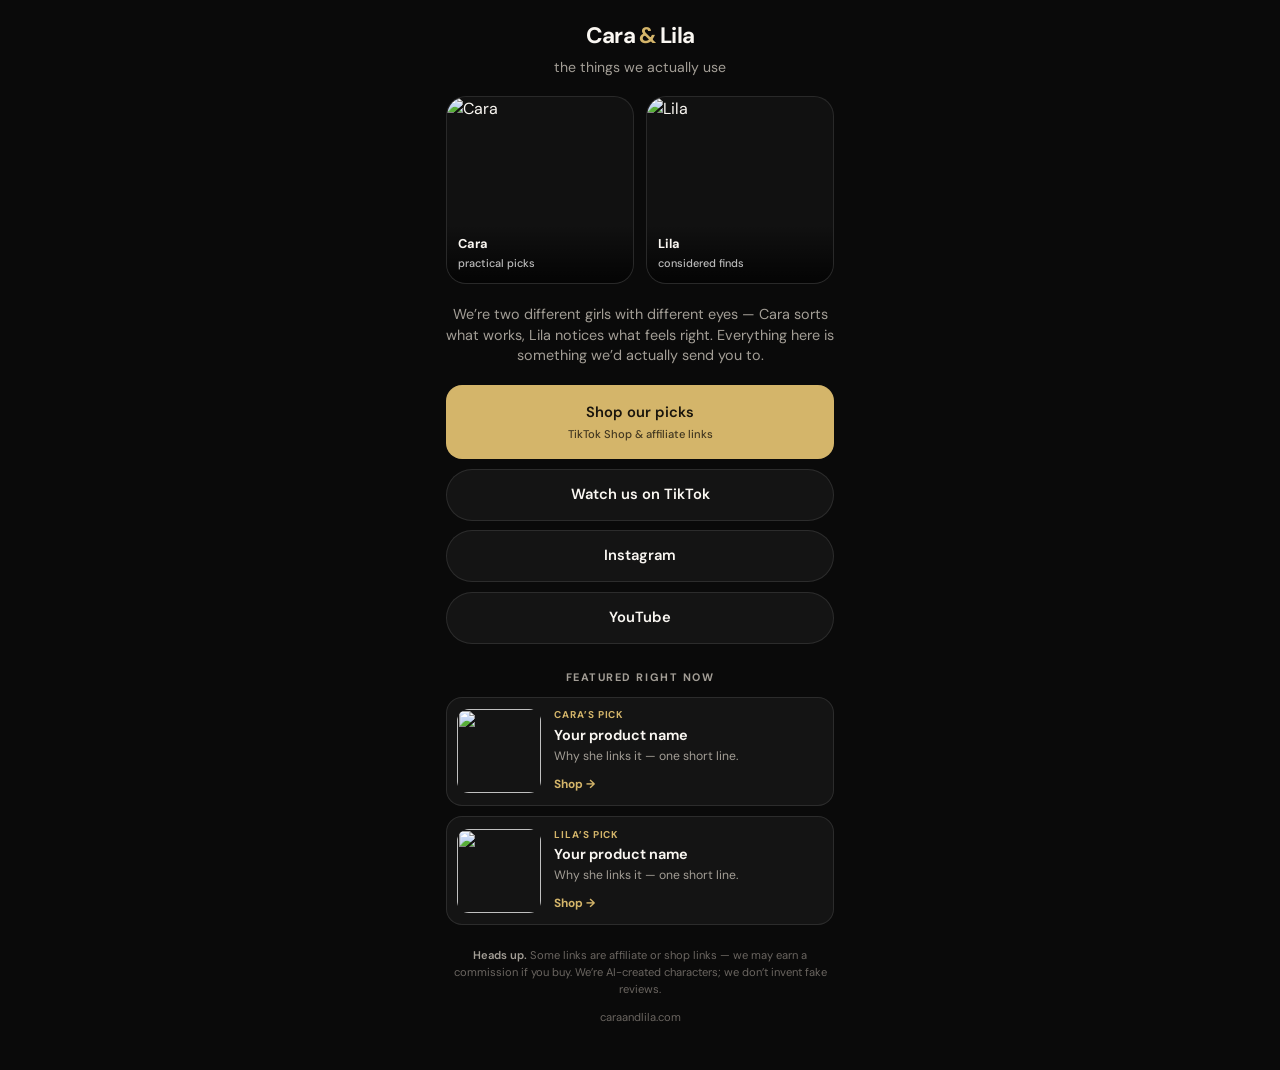
==== index.html @ 1fa690ae "Link-in-bio storefront: faces, socials, shop picks — creator voice" ====
<!DOCTYPE html>
<html lang="en">
<head>
<meta charset="UTF-8"/>
<meta name="viewport" content="width=device-width, initial-scale=1, viewport-fit=cover"/>
<title>Cara & Lila</title>
<meta name="description" content="Cara and Lila — the finds we actually use. Shop links and socials."/>
<meta name="theme-color" content="#0a0a0a"/>
<link href="https://fonts.googleapis.com/css2?family=DM+Sans:wght@400;500;600;700&display=swap" rel="stylesheet"/>
<style>
:root{--bg:#0a0a0a;--card:#141414;--line:rgba(255,255,255,.1);--text:#faf7f2;--muted:#a39e96;--gold:#d4b56a;--max:420px}
*{box-sizing:border-box;margin:0;padding:0}
body{font-family:"DM Sans",system-ui,sans-serif;background:var(--bg);color:var(--text);min-height:100dvh;line-height:1.45;-webkit-font-smoothing:antialiased}
a{color:inherit;text-decoration:none}
.page{width:min(100%,var(--max));margin:0 auto;padding:1.25rem 1rem 2.75rem}
.brand{text-align:center;margin-bottom:1.15rem}
.brand h1{font-size:1.4rem;font-weight:700;letter-spacing:-.03em}
.brand h1 span{color:var(--gold)}
.brand p{margin-top:.3rem;font-size:.88rem;color:var(--muted)}
.faces{display:grid;grid-template-columns:1fr 1fr;gap:.7rem;margin-bottom:1.2rem}
.face{position:relative;border-radius:20px;overflow:hidden;border:1px solid var(--line);aspect-ratio:1;background:#111}
.face img{width:100%;height:100%;object-fit:cover;display:block}
.face .label{position:absolute;left:0;right:0;bottom:0;padding:.65rem .7rem .75rem;background:linear-gradient(transparent,rgba(0,0,0,.78));font-size:.8rem;font-weight:700}
.face .label em{display:block;font-style:normal;font-weight:500;font-size:.68rem;color:rgba(255,255,255,.72);margin-top:.12rem}
.intro{text-align:center;font-size:.9rem;color:var(--muted);margin-bottom:1.2rem}
.links{display:grid;gap:.6rem;margin-bottom:1.65rem}
.link{display:flex;align-items:center;justify-content:center;min-height:52px;padding:.85rem 1rem;border-radius:999px;border:1px solid var(--line);background:var(--card);font-size:.92rem;font-weight:600;text-align:center}
.link:hover{border-color:rgba(255,255,255,.22);background:#1a1a1a}
.link.gold{background:var(--gold);color:#1a150c;border-color:transparent}
.link.stack{flex-direction:column;border-radius:16px;min-height:auto;padding:1rem}
.link .sub{display:block;font-size:.7rem;font-weight:500;opacity:.78;margin-top:.12rem}
.shop-head{font-size:.68rem;letter-spacing:.14em;text-transform:uppercase;color:var(--muted);font-weight:700;text-align:center;margin-bottom:.7rem}
.products{display:grid;gap:.65rem;margin-bottom:1.4rem}
.product{display:grid;grid-template-columns:84px 1fr;gap:.8rem;align-items:center;padding:.65rem;border-radius:16px;border:1px solid var(--line);background:var(--card)}
.product img{width:84px;height:84px;border-radius:12px;object-fit:cover}
.product .who{font-size:.62rem;letter-spacing:.08em;text-transform:uppercase;font-weight:700;color:var(--gold);margin-bottom:.12rem}
.product h3{font-size:.9rem;font-weight:650;margin-bottom:.15rem}
.product p{font-size:.76rem;color:var(--muted);margin-bottom:.35rem}
.product .go{font-size:.74rem;font-weight:700;color:var(--gold)}
.foot{text-align:center;font-size:.7rem;color:#6a6560;line-height:1.5}
.foot strong{color:var(--muted);font-weight:600}
</style>
</head>
<body>
<div class="page">
  <header class="brand">
    <h1>Cara <span>&</span> Lila</h1>
    <p>the things we actually use</p>
  </header>
  <div class="faces">
    <div class="face">
      <img src="/assets/cara-portrait.jpg" alt="Cara" width="480" height="480"/>
      <div class="label">Cara<em>practical picks</em></div>
    </div>
    <div class="face">
      <img src="/assets/lila-portrait.jpg" alt="Lila" width="480" height="480"/>
      <div class="label">Lila<em>considered finds</em></div>
    </div>
  </div>
  <p class="intro">
    We’re two different girls with different eyes —
    Cara sorts what works, Lila notices what feels right.
    Everything here is something we’d actually send you to.
  </p>
  <div class="links">
    <a class="link gold stack" href="#shop">Shop our picks<span class="sub">TikTok Shop & affiliate links</span></a>
    <a class="link" href="https://www.tiktok.com/@caraandlila" target="_blank" rel="noopener noreferrer">Watch us on TikTok</a>
    <a class="link" href="https://www.instagram.com/caraandlila/" target="_blank" rel="noopener noreferrer">Instagram</a>
    <a class="link" href="https://www.youtube.com/@caraandlila" target="_blank" rel="noopener noreferrer">YouTube</a>
  </div>
  <p class="shop-head" id="shop">Featured right now</p>
  <div class="products">
    <a class="product" href="#" rel="sponsored noopener noreferrer">
      <img src="/assets/cara-lifestyle.jpg" alt="" width="84" height="84"/>
      <div>
        <div class="who">Cara’s pick</div>
        <h3>Your product name</h3>
        <p>Why she links it — one short line.</p>
        <span class="go">Shop →</span>
      </div>
    </a>
    <a class="product" href="#" rel="sponsored noopener noreferrer">
      <img src="/assets/lila-lifestyle.jpg" alt="" width="84" height="84"/>
      <div>
        <div class="who">Lila’s pick</div>
        <h3>Your product name</h3>
        <p>Why she links it — one short line.</p>
        <span class="go">Shop →</span>
      </div>
    </a>
  </div>
  <footer class="foot">
    <p><strong>Heads up.</strong> Some links are affiliate or shop links — we may earn a commission if you buy. We’re AI-created characters; we don’t invent fake reviews.</p>
    <p style="margin-top:.7rem">caraandlila.com</p>
  </footer>
</div>
</body>
</html>
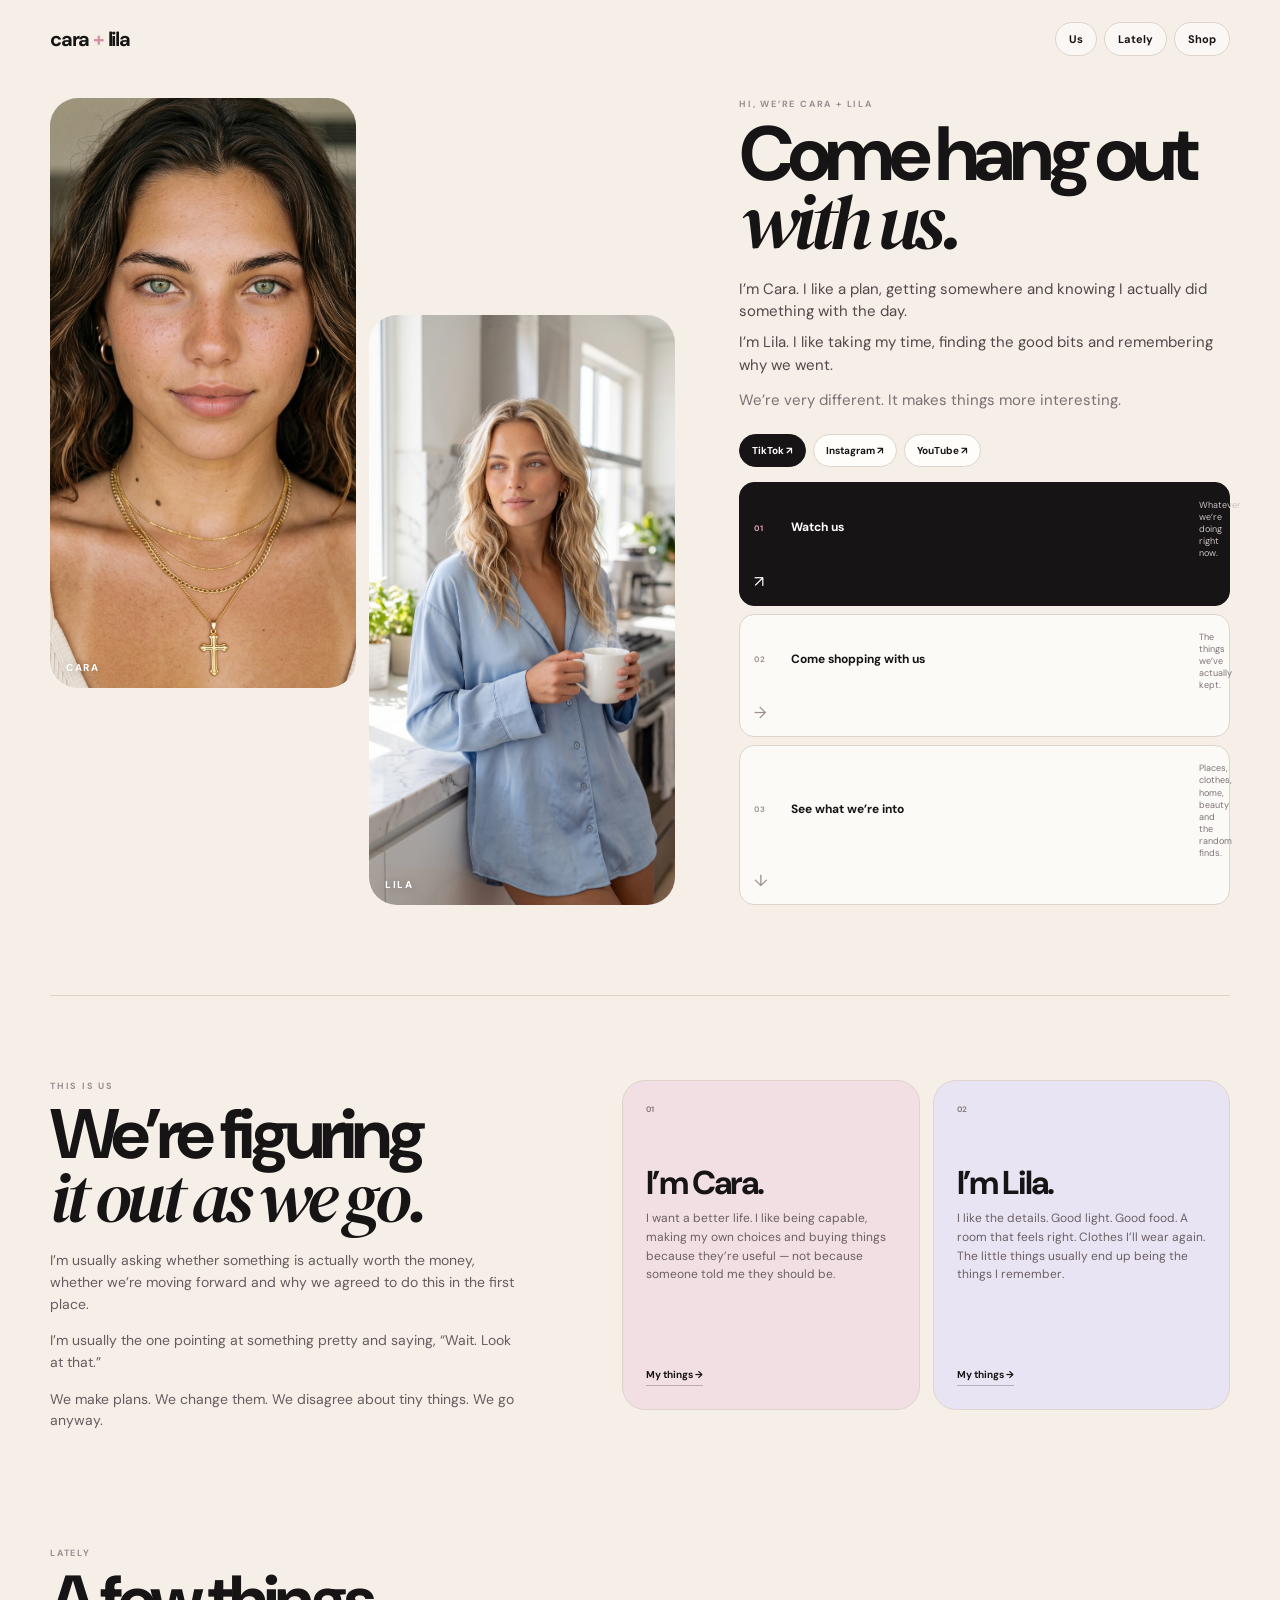
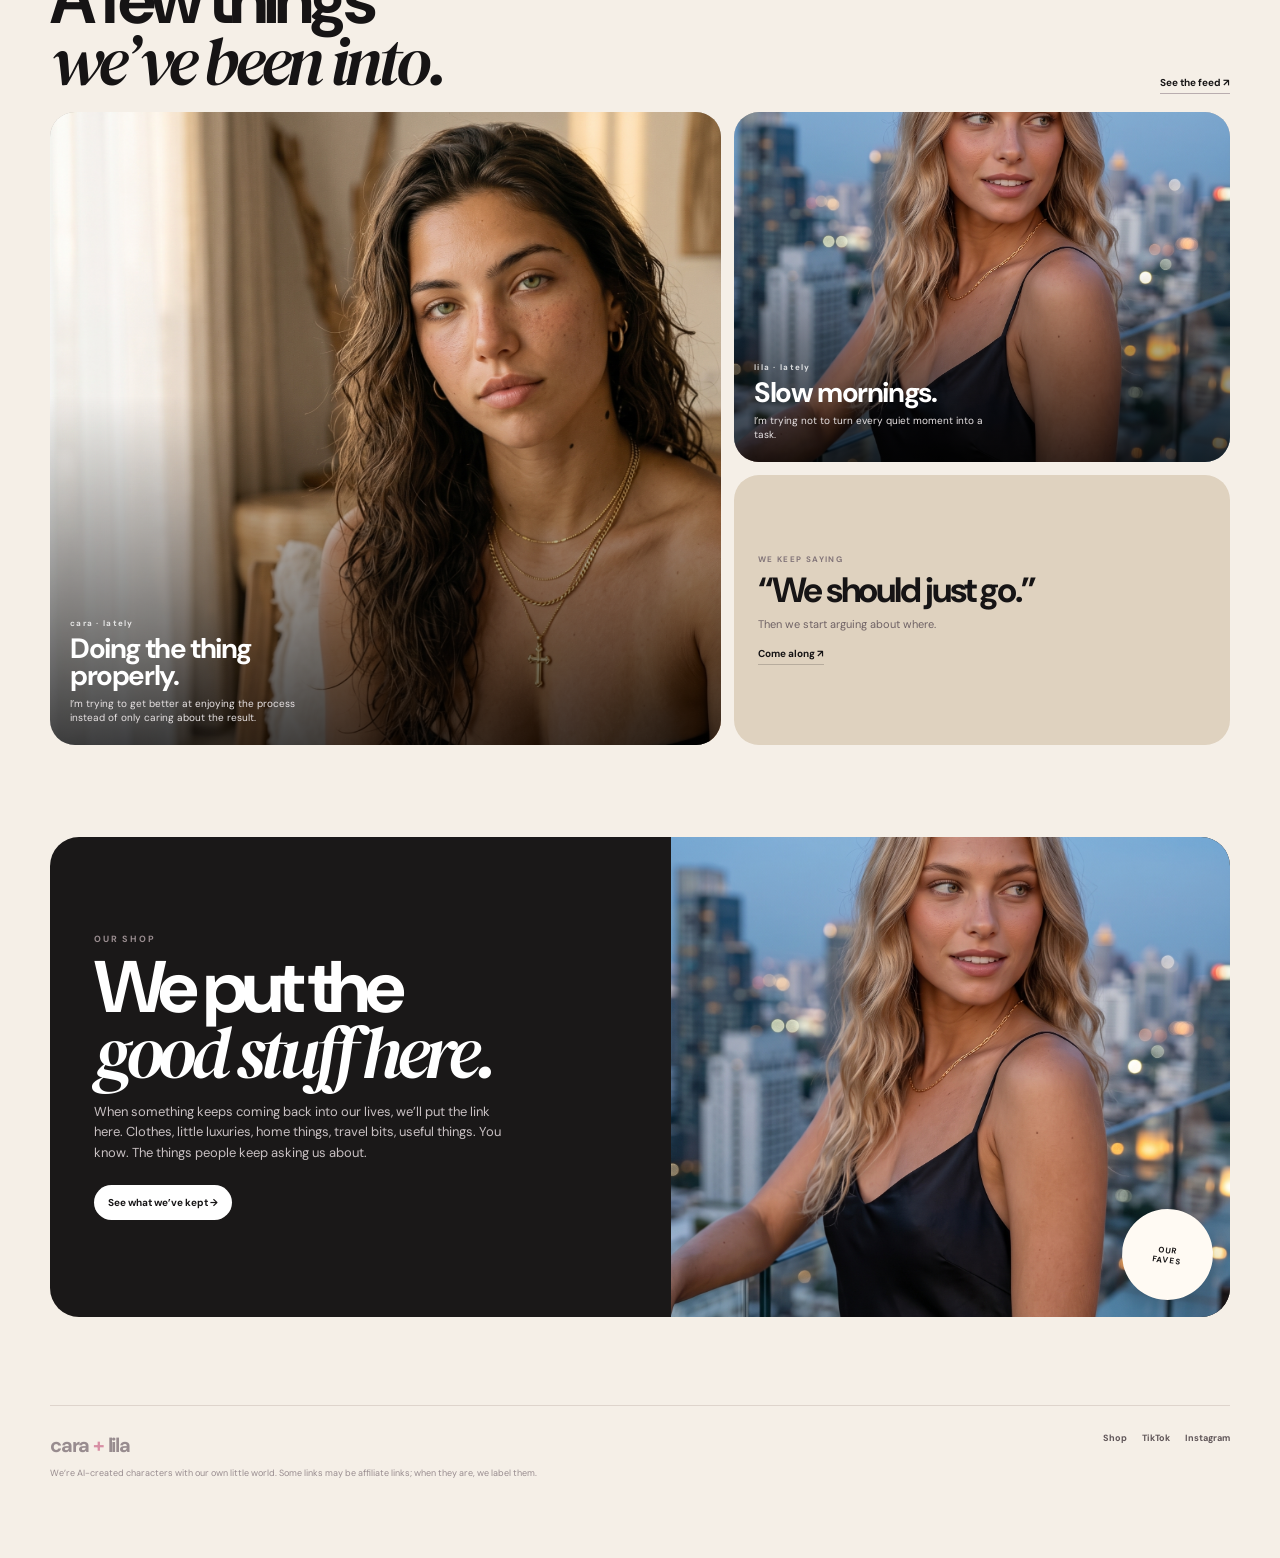
==== commit 4fcbcfbf: "Rebuild site as premium creator-first social hub and shop" ====
--- a/index.html
+++ b/index.html
@@ -1,98 +1,159 @@
-<!DOCTYPE html>
+<!doctype html>
 <html lang="en">
 <head>
-<meta charset="UTF-8"/>
-<meta name="viewport" content="width=device-width, initial-scale=1, viewport-fit=cover"/>
-<title>Cara & Lila</title>
-<meta name="description" content="Cara and Lila — the finds we actually use. Shop links and socials."/>
-<meta name="theme-color" content="#0a0a0a"/>
-<link href="https://fonts.googleapis.com/css2?family=DM+Sans:wght@400;500;600;700&display=swap" rel="stylesheet"/>
-<style>
-:root{--bg:#0a0a0a;--card:#141414;--line:rgba(255,255,255,.1);--text:#faf7f2;--muted:#a39e96;--gold:#d4b56a;--max:420px}
-*{box-sizing:border-box;margin:0;padding:0}
-body{font-family:"DM Sans",system-ui,sans-serif;background:var(--bg);color:var(--text);min-height:100dvh;line-height:1.45;-webkit-font-smoothing:antialiased}
-a{color:inherit;text-decoration:none}
-.page{width:min(100%,var(--max));margin:0 auto;padding:1.25rem 1rem 2.75rem}
-.brand{text-align:center;margin-bottom:1.15rem}
-.brand h1{font-size:1.4rem;font-weight:700;letter-spacing:-.03em}
-.brand h1 span{color:var(--gold)}
-.brand p{margin-top:.3rem;font-size:.88rem;color:var(--muted)}
-.faces{display:grid;grid-template-columns:1fr 1fr;gap:.7rem;margin-bottom:1.2rem}
-.face{position:relative;border-radius:20px;overflow:hidden;border:1px solid var(--line);aspect-ratio:1;background:#111}
-.face img{width:100%;height:100%;object-fit:cover;display:block}
-.face .label{position:absolute;left:0;right:0;bottom:0;padding:.65rem .7rem .75rem;background:linear-gradient(transparent,rgba(0,0,0,.78));font-size:.8rem;font-weight:700}
-.face .label em{display:block;font-style:normal;font-weight:500;font-size:.68rem;color:rgba(255,255,255,.72);margin-top:.12rem}
-.intro{text-align:center;font-size:.9rem;color:var(--muted);margin-bottom:1.2rem}
-.links{display:grid;gap:.6rem;margin-bottom:1.65rem}
-.link{display:flex;align-items:center;justify-content:center;min-height:52px;padding:.85rem 1rem;border-radius:999px;border:1px solid var(--line);background:var(--card);font-size:.92rem;font-weight:600;text-align:center}
-.link:hover{border-color:rgba(255,255,255,.22);background:#1a1a1a}
-.link.gold{background:var(--gold);color:#1a150c;border-color:transparent}
-.link.stack{flex-direction:column;border-radius:16px;min-height:auto;padding:1rem}
-.link .sub{display:block;font-size:.7rem;font-weight:500;opacity:.78;margin-top:.12rem}
-.shop-head{font-size:.68rem;letter-spacing:.14em;text-transform:uppercase;color:var(--muted);font-weight:700;text-align:center;margin-bottom:.7rem}
-.products{display:grid;gap:.65rem;margin-bottom:1.4rem}
-.product{display:grid;grid-template-columns:84px 1fr;gap:.8rem;align-items:center;padding:.65rem;border-radius:16px;border:1px solid var(--line);background:var(--card)}
-.product img{width:84px;height:84px;border-radius:12px;object-fit:cover}
-.product .who{font-size:.62rem;letter-spacing:.08em;text-transform:uppercase;font-weight:700;color:var(--gold);margin-bottom:.12rem}
-.product h3{font-size:.9rem;font-weight:650;margin-bottom:.15rem}
-.product p{font-size:.76rem;color:var(--muted);margin-bottom:.35rem}
-.product .go{font-size:.74rem;font-weight:700;color:var(--gold)}
-.foot{text-align:center;font-size:.7rem;color:#6a6560;line-height:1.5}
-.foot strong{color:var(--muted);font-weight:600}
-</style>
+<meta charset="utf-8">
+<meta name="viewport" content="width=device-width,initial-scale=1">
+<meta name="theme-color" content="#f5efe7">
+<meta name="description" content="Cara + Lila — come hang out with us.">
+<title>Cara + Lila</title>
+<link rel="preconnect" href="https://fonts.googleapis.com">
+<link rel="preconnect" href="https://fonts.gstatic.com" crossorigin>
+<link href="https://fonts.googleapis.com/css2?family=DM+Sans:wght@400;500;600;700&family=DM+Serif+Display:ital@0;1&display=swap" rel="stylesheet">
+<link rel="stylesheet" href="/styles.css">
 </head>
 <body>
-<div class="page">
-  <header class="brand">
-    <h1>Cara <span>&</span> Lila</h1>
-    <p>the things we actually use</p>
-  </header>
-  <div class="faces">
-    <div class="face">
-      <img src="/assets/cara-portrait.jpg" alt="Cara" width="480" height="480"/>
-      <div class="label">Cara<em>practical picks</em></div>
+<header class="site-header">
+  <a class="logo" href="/" aria-label="Cara and Lila">cara <span>+</span> lila</a>
+  <nav>
+    <a href="#us">Us</a>
+    <a href="#lately">Lately</a>
+    <a href="/shop">Shop</a>
+  </nav>
+</header>
+
+<main>
+  <section class="hero shell">
+    <div class="hero-gallery">
+      <figure class="hero-shot cara-shot">
+        <img src="/assets/cara-portrait.jpg" alt="Cara" width="1000" height="1200" fetchpriority="high">
+        <figcaption>cara</figcaption>
+      </figure>
+      <figure class="hero-shot lila-shot">
+        <img src="/assets/lila-portrait.jpg" alt="Lila" width="1000" height="1200" fetchpriority="high">
+        <figcaption>lila</figcaption>
+      </figure>
     </div>
-    <div class="face">
-      <img src="/assets/lila-portrait.jpg" alt="Lila" width="480" height="480"/>
-      <div class="label">Lila<em>considered finds</em></div>
+
+    <div class="hero-panel">
+      <p class="eyebrow">HI, WE’RE CARA + LILA</p>
+      <h1>Come hang out<br><em>with us.</em></h1>
+      <p class="intro">I’m Cara. I like a plan, getting somewhere and knowing I actually did something with the day.</p>
+      <p class="intro">I’m Lila. I like taking my time, finding the good bits and remembering why we went.</p>
+      <p class="intro-soft">We’re very different. It makes things more interesting.</p>
+
+      <div class="social-row">
+        <a class="social-main" href="https://www.tiktok.com/@caraandlila" target="_blank" rel="noopener">TikTok ↗</a>
+        <a href="https://www.instagram.com/caraandlila/" target="_blank" rel="noopener">Instagram ↗</a>
+        <a href="https://www.youtube.com/@caraandlila" target="_blank" rel="noopener">YouTube ↗</a>
+      </div>
+
+      <div class="link-list">
+        <a class="hero-link hero-link-dark" href="https://www.tiktok.com/@caraandlila" target="_blank" rel="noopener">
+          <span>01</span><strong>Watch us</strong><small>Whatever we’re doing right now.</small><b>↗</b>
+        </a>
+        <a class="hero-link" href="/shop">
+          <span>02</span><strong>Come shopping with us</strong><small>The things we’ve actually kept.</small><b>→</b>
+        </a>
+        <a class="hero-link" href="#lately">
+          <span>03</span><strong>See what we’re into</strong><small>Places, clothes, home, beauty and the random finds.</small><b>↓</b>
+        </a>
+      </div>
     </div>
+  </section>
+
+  <section class="us shell" id="us">
+    <div class="section-copy">
+      <p class="eyebrow">THIS IS US</p>
+      <h2>We’re figuring<br><em>it out as we go.</em></h2>
+      <p>I’m usually asking whether something is actually worth the money, whether we’re moving forward and why we agreed to do this in the first place.</p>
+      <p>I’m usually the one pointing at something pretty and saying, “Wait. Look at that.”</p>
+      <p>We make plans. We change them. We disagree about tiny things. We go anyway.</p>
+    </div>
+
+    <div class="duo-notes">
+      <article>
+        <span>01</span>
+        <h3>I’m Cara.</h3>
+        <p>I want a better life. I like being capable, making my own choices and buying things because they’re useful — not because someone told me they should be.</p>
+        <a href="/shop#cara">My things →</a>
+      </article>
+      <article>
+        <span>02</span>
+        <h3>I’m Lila.</h3>
+        <p>I like the details. Good light. Good food. A room that feels right. Clothes I’ll wear again. The little things usually end up being the things I remember.</p>
+        <a href="/shop#lila">My things →</a>
+      </article>
+    </div>
+  </section>
+
+  <section class="lifestyle shell" id="lately">
+    <div class="section-head">
+      <div>
+        <p class="eyebrow">LATELY</p>
+        <h2>A few things<br><em>we’ve been into.</em></h2>
+      </div>
+      <a class="text-link" href="https://www.tiktok.com/@caraandlila" target="_blank" rel="noopener">See the feed ↗</a>
+    </div>
+
+    <div class="lifestyle-grid">
+      <article class="lifestyle-card large">
+        <img src="/assets/cara-lifestyle.jpg" alt="Cara" width="1200" height="1500" loading="lazy">
+        <div class="veil"></div>
+        <div class="story">
+          <span>cara · lately</span>
+          <strong>Doing the thing properly.</strong>
+          <p>I’m trying to get better at enjoying the process instead of only caring about the result.</p>
+        </div>
+      </article>
+
+      <article class="lifestyle-card">
+        <img src="/assets/lila-lifestyle.jpg" alt="Lila" width="1200" height="1500" loading="lazy">
+        <div class="veil"></div>
+        <div class="story">
+          <span>lila · lately</span>
+          <strong>Slow mornings.</strong>
+          <p>I’m trying not to turn every quiet moment into a task.</p>
+        </div>
+      </article>
+
+      <article class="lifestyle-card note-card">
+        <span>WE KEEP SAYING</span>
+        <strong>“We should just go.”</strong>
+        <p>Then we start arguing about where.</p>
+        <a href="https://www.tiktok.com/@caraandlila" target="_blank" rel="noopener">Come along ↗</a>
+      </article>
+    </div>
+  </section>
+
+  <section class="shop-preview shell">
+    <div class="shop-preview-copy">
+      <p class="eyebrow">OUR SHOP</p>
+      <h2>We put the<br><em>good stuff here.</em></h2>
+      <p>When something keeps coming back into our lives, we’ll put the link here. Clothes, little luxuries, home things, travel bits, useful things. You know. The things people keep asking us about.</p>
+      <a class="shop-cta" href="/shop">See what we’ve kept →</a>
+    </div>
+
+    <div class="shop-preview-media">
+      <img src="/assets/lila-lifestyle.jpg" alt="Lila" loading="lazy">
+      <div class="shop-stamp">OUR<br>FAVES</div>
+    </div>
+  </section>
+</main>
+
+<footer class="site-footer shell">
+  <div>
+    <a class="logo" href="/">cara <span>+</span> lila</a>
+    <p>We’re AI-created characters with our own little world. Some links may be affiliate links; when they are, we label them.</p>
   </div>
-  <p class="intro">
-    We’re two different girls with different eyes —
-    Cara sorts what works, Lila notices what feels right.
-    Everything here is something we’d actually send you to.
-  </p>
-  <div class="links">
-    <a class="link gold stack" href="#shop">Shop our picks<span class="sub">TikTok Shop & affiliate links</span></a>
-    <a class="link" href="https://www.tiktok.com/@caraandlila" target="_blank" rel="noopener noreferrer">Watch us on TikTok</a>
-    <a class="link" href="https://www.instagram.com/caraandlila/" target="_blank" rel="noopener noreferrer">Instagram</a>
-    <a class="link" href="https://www.youtube.com/@caraandlila" target="_blank" rel="noopener noreferrer">YouTube</a>
+  <div class="footer-links">
+    <a href="/shop">Shop</a>
+    <a href="https://www.tiktok.com/@caraandlila" target="_blank" rel="noopener">TikTok</a>
+    <a href="https://www.instagram.com/caraandlila/" target="_blank" rel="noopener">Instagram</a>
   </div>
-  <p class="shop-head" id="shop">Featured right now</p>
-  <div class="products">
-    <a class="product" href="#" rel="sponsored noopener noreferrer">
-      <img src="/assets/cara-lifestyle.jpg" alt="" width="84" height="84"/>
-      <div>
-        <div class="who">Cara’s pick</div>
-        <h3>Your product name</h3>
-        <p>Why she links it — one short line.</p>
-        <span class="go">Shop →</span>
-      </div>
-    </a>
-    <a class="product" href="#" rel="sponsored noopener noreferrer">
-      <img src="/assets/lila-lifestyle.jpg" alt="" width="84" height="84"/>
-      <div>
-        <div class="who">Lila’s pick</div>
-        <h3>Your product name</h3>
-        <p>Why she links it — one short line.</p>
-        <span class="go">Shop →</span>
-      </div>
-    </a>
-  </div>
-  <footer class="foot">
-    <p><strong>Heads up.</strong> Some links are affiliate or shop links — we may earn a commission if you buy. We’re AI-created characters; we don’t invent fake reviews.</p>
-    <p style="margin-top:.7rem">caraandlila.com</p>
-  </footer>
+</footer>
+
+<div class="mobile-bar">
+  <a href="/">Home</a><a href="/shop">Shop</a><a href="https://www.tiktok.com/@caraandlila" target="_blank" rel="noopener">Watch</a>
 </div>
 </body>
-</html>
+</html>
--- a/styles.css
+++ b/styles.css
@@ -0,0 +1,17 @@
+:root{
+--bg:#f5efe7;--ink:#161415;--muted:#756a6d;--line:#ded4cc;--paper:#fffdf9;
+--rose:#d78fa4;--lilac:#8c7dc2;--shell:1180px;
+font-family:"DM Sans",system-ui,sans-serif;
+}
+*{box-sizing:border-box}html{scroll-behavior:smooth}body{margin:0;background:var(--bg);color:var(--ink);-webkit-font-smoothing:antialiased}a{color:inherit;text-decoration:none}img{display:block;width:100%;height:100%;object-fit:cover}.shell{width:min(calc(100% - 44px),var(--shell));margin:auto}
+.site-header{width:min(calc(100% - 44px),var(--shell));margin:auto;padding:22px 0;display:flex;justify-content:space-between;align-items:center}.logo{font-size:20px;font-weight:700;letter-spacing:-.06em}.logo span{color:var(--rose)}.site-header nav{display:flex;gap:7px}.site-header nav a{font-size:11px;font-weight:700;padding:9px 13px;border:1px solid var(--line);background:rgba(255,255,255,.55);border-radius:99px}
+.eyebrow{font-size:9px;letter-spacing:.2em;font-weight:700;color:#9a8d90;margin:0 0 11px}
+.hero{display:grid;grid-template-columns:1.12fr .88fr;min-height:690px;align-items:center;gap:64px;padding:20px 0 90px}
+.hero-gallery{display:grid;grid-template-columns:1fr 1fr;gap:13px;align-self:stretch;min-height:650px}.hero-shot{position:relative;margin:0;overflow:hidden;border-radius:28px;background:#ddd5cf}.hero-shot img{transition:transform .5s ease}.hero-shot:hover img{transform:scale(1.02)}.hero-shot figcaption{position:absolute;left:16px;bottom:14px;color:#fff;font-size:10px;font-weight:700;letter-spacing:.16em;text-transform:uppercase;text-shadow:0 1px 10px rgba(0,0,0,.3)}.cara-shot{height:590px;align-self:start}.lila-shot{height:590px;align-self:end}.hero-panel{max-width:500px}.hero-panel h1{font-size:clamp(54px,6vw,82px);line-height:.87;letter-spacing:-.075em;margin:0 0 22px}.hero-panel h1 em,.us h2 em,.section-head h2 em,.shop-preview h2 em{font-family:"DM Serif Display",Georgia,serif;font-style:italic;font-weight:400}.intro{font-size:15px;line-height:1.52;color:#52484b;max-width:51ch;margin:0 0 8px}.intro-soft{font-size:15px;color:#7b7073;margin:13px 0 0}.social-row{display:flex;gap:7px;flex-wrap:wrap;margin:24px 0 15px}.social-row a{font-size:10px;font-weight:700;padding:9px 12px;border:1px solid var(--line);background:var(--paper);border-radius:99px}.social-row .social-main{background:var(--ink);color:#fff;border-color:var(--ink)}
+.link-list{display:grid;gap:8px}.hero-link{display:grid;grid-template-columns:26px 1fr 16px;gap:11px;align-items:center;padding:13px 14px;border:1px solid var(--line);border-radius:15px;background:rgba(255,255,255,.68);transition:.18s ease}.hero-link:hover{transform:translateY(-2px);box-shadow:0 12px 24px rgba(30,22,24,.06)}.hero-link>span{font-size:8px;letter-spacing:.08em;font-weight:700;color:#a19497}.hero-link strong{font-size:12px;line-height:1.2;display:block}.hero-link small{font-size:9px;color:#7d7275;display:block;margin-top:3px;line-height:1.35}.hero-link>b{font-size:16px;color:#9b8e91;font-weight:400}.hero-link-dark{background:var(--ink);border-color:var(--ink);color:#fff}.hero-link-dark>span{color:#dda2b5}.hero-link-dark small{color:#cbc2c4}.hero-link-dark>b{color:#fff}
+.us{border-top:1px solid var(--line);padding:84px 0 90px;display:grid;grid-template-columns:.9fr 1.1fr;gap:75px}.us h2{font-size:clamp(45px,5.6vw,70px);line-height:.9;letter-spacing:-.07em;margin:0 0 20px}.section-copy>p:not(.eyebrow){font-size:14px;line-height:1.55;color:#665c60;max-width:47ch;margin:0 0 15px}.duo-notes{display:grid;grid-template-columns:1fr 1fr;gap:13px;align-self:start}.duo-notes article{min-height:330px;border-radius:23px;border:1px solid var(--line);padding:23px;display:flex;flex-direction:column;background:var(--paper)}.duo-notes article:first-child{background:#f1dfe3}.duo-notes article:last-child{background:#e9e4f4}.duo-notes span{font-size:8px;font-weight:700;color:#897d81}.duo-notes h3{font-size:33px;letter-spacing:-.055em;line-height:1;margin:52px 0 10px}.duo-notes p{font-size:12px;color:#6b6064;line-height:1.55;margin:0 0 17px}.duo-notes a{margin-top:auto;font-size:10px;font-weight:700;align-self:flex-start;padding-bottom:4px;border-bottom:1px solid rgba(22,20,21,.25)}
+.lifestyle{padding:10px 0 92px}.section-head{display:flex;justify-content:space-between;align-items:end;margin-bottom:18px}.section-head h2{font-size:clamp(44px,5.7vw,68px);line-height:.9;letter-spacing:-.07em;margin:0}.text-link{font-size:10px;font-weight:700;padding-bottom:4px;border-bottom:1px solid #b9adaf}.lifestyle-grid{display:grid;grid-template-columns:1.15fr .85fr;grid-template-rows:350px 270px;gap:13px}.lifestyle-card{position:relative;border-radius:25px;overflow:hidden;isolation:isolate;background:#bdb5af;color:#fff}.lifestyle-card.large{grid-row:1/3}.lifestyle-card img{position:absolute;inset:0}.veil{position:absolute;inset:45% 0 0;background:linear-gradient(transparent,rgba(0,0,0,.72));z-index:1}.story{position:absolute;left:20px;right:20px;bottom:19px;z-index:2}.story span{display:block;font-size:8px;letter-spacing:.16em;font-weight:700;opacity:.8;margin-bottom:8px}.story strong{font-size:28px;line-height:.95;letter-spacing:-.05em;display:block;max-width:13ch}.story p{font-size:10px;color:#e8e3e4;line-height:1.45;max-width:34ch;margin:7px 0 0}.note-card{background:#dfd2bf;color:var(--ink);padding:24px;display:flex;flex-direction:column;justify-content:center}.note-card span{font-size:8px;letter-spacing:.17em;font-weight:700;color:#827579}.note-card strong{font-size:35px;line-height:.92;letter-spacing:-.06em;margin:10px 0}.note-card p{font-size:11px;color:#6f6265;margin:0 0 16px}.note-card a{font-size:10px;font-weight:700;padding-bottom:4px;border-bottom:1px solid rgba(22,20,21,.2);align-self:flex-start}
+.shop-preview{display:grid;grid-template-columns:1fr .9fr;background:#1a1818;color:#fff;border-radius:29px;overflow:hidden;min-height:480px;margin-bottom:88px}.shop-preview-copy{padding:44px;display:flex;flex-direction:column;justify-content:center}.shop-preview h2{font-size:clamp(46px,5.8vw,73px);line-height:.87;letter-spacing:-.075em;margin:0}.shop-preview-copy>p:not(.eyebrow){font-size:13px;line-height:1.55;color:#c8c0c2;max-width:47ch;margin:18px 0 22px}.shop-cta{background:#fff;color:#171516;padding:11px 14px;border-radius:99px;font-size:10px;font-weight:700;align-self:flex-start}.shop-preview-media{position:relative;min-height:480px}.shop-preview-media img{position:absolute;inset:0}.shop-stamp{position:absolute;right:17px;bottom:17px;width:91px;height:91px;border-radius:50%;display:grid;place-items:center;text-align:center;background:#fffaf3;color:#171516;font-size:8px;letter-spacing:.12em;font-weight:700;transform:rotate(8deg);box-shadow:0 13px 25px rgba(0,0,0,.18)}
+.site-footer{border-top:1px solid var(--line);padding:26px 0 78px;display:flex;justify-content:space-between;gap:30px;color:#988c8f;font-size:9px}.site-footer p{max-width:620px;line-height:1.6;margin:8px 0 0}.footer-links{display:flex;gap:15px;align-items:flex-start}.footer-links a{font-weight:700;color:#5f5558}.mobile-bar{display:none}
+@media(max-width:950px){.hero{grid-template-columns:1fr;gap:35px}.hero-gallery{min-height:580px}.hero-panel{max-width:700px}.us{grid-template-columns:1fr;gap:35px}.shop-preview{grid-template-columns:1fr}.shop-preview-media{min-height:420px}}
+@media(max-width:650px){.shell{width:min(calc(100% - 24px),var(--shell))}.site-header{width:min(calc(100% - 24px),var(--shell));padding:14px 0}.site-header nav a{padding:7px 9px;font-size:9px}.hero{padding-top:12px;padding-bottom:58px}.hero-gallery{min-height:430px;gap:8px}.cara-shot,.lila-shot{height:410px;border-radius:20px}.hero-panel h1{font-size:51px}.intro,.intro-soft{font-size:14px}.hero-link{min-height:65px;grid-template-columns:23px 1fr 15px}.hero-link small{font-size:8px}.hero-link strong{font-size:11px}.us{padding:57px 0 60px}.us h2,.section-head h2{font-size:42px}.duo-notes{grid-template-columns:1fr}.duo-notes article{min-height:300px}.duo-notes h3{margin-top:38px}.lifestyle{padding-bottom:60px}.section-head{align-items:flex-start}.text-link{display:none}.lifestyle-grid{grid-template-columns:1fr;grid-template-rows:360px 260px 220px}.lifestyle-card.large{grid-row:auto}.story strong{font-size:25px}.shop-preview{min-height:520px;margin-bottom:58px;border-radius:23px}.shop-preview-copy{padding:30px 23px}.shop-preview-media{min-height:360px}.site-footer{padding-bottom:105px;display:block}.footer-links{margin-top:15px}.mobile-bar{position:fixed;display:grid;grid-template-columns:repeat(3,1fr);left:9px;right:9px;bottom:9px;z-index:30;padding:6px;background:rgba(22,20,21,.95);border-radius:16px;box-shadow:0 16px 40px rgba(0,0,0,.18)}.mobile-bar a{color:#fff;text-align:center;padding:8px 4px;font-size:9px;font-weight:700}}
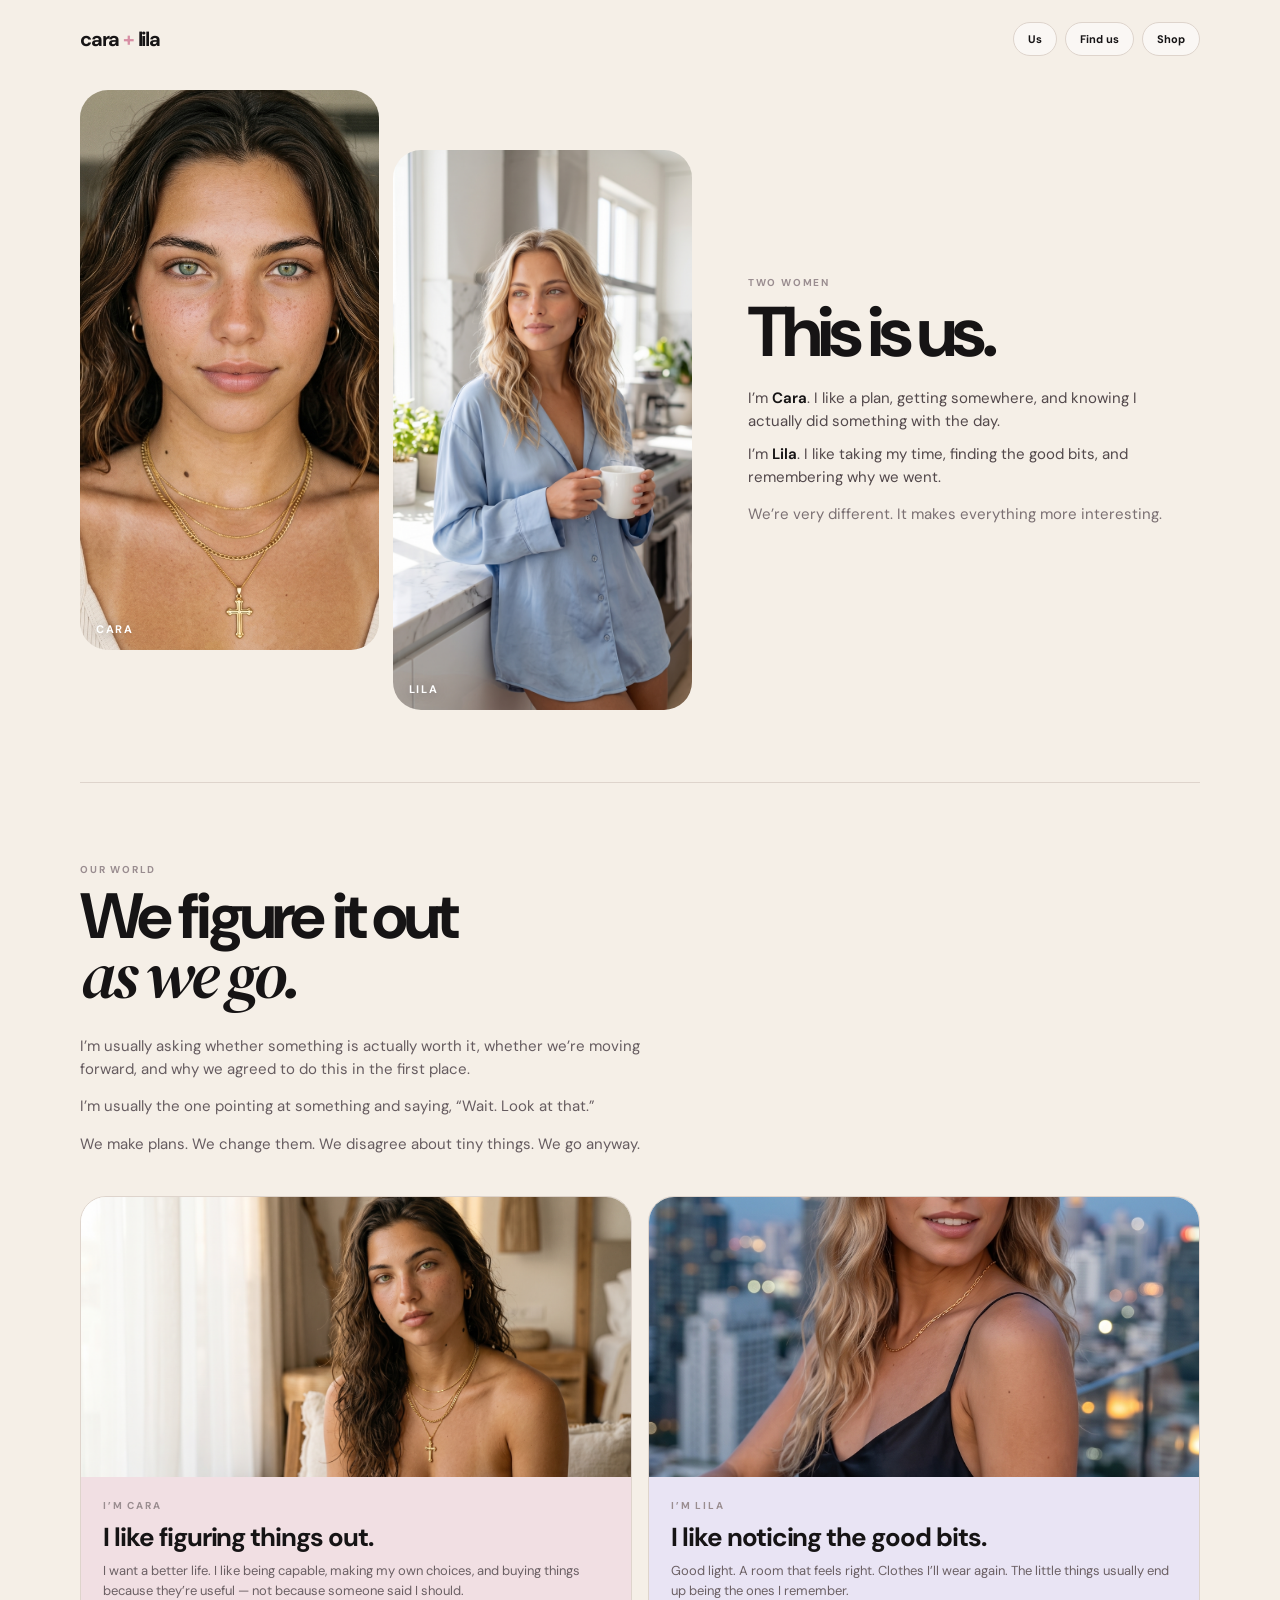
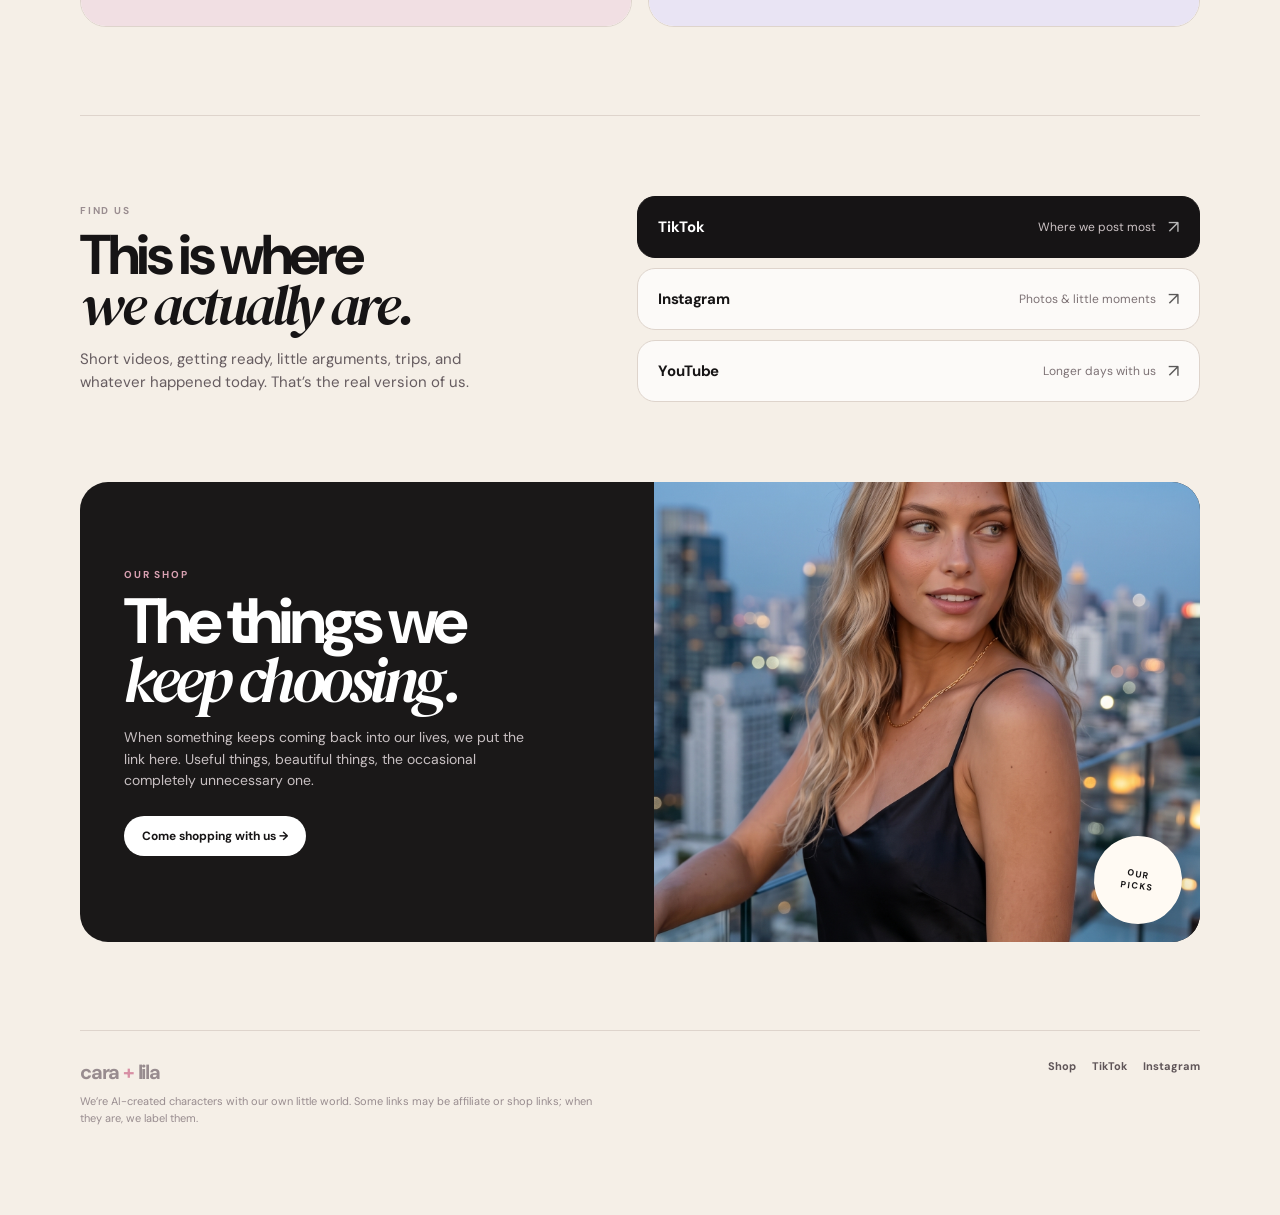
==== commit ca4ab4fc: "Rewrite site as two women → world → links → shop" ====
--- a/index.html
+++ b/index.html
@@ -4,7 +4,7 @@
 <meta charset="utf-8">
 <meta name="viewport" content="width=device-width,initial-scale=1">
 <meta name="theme-color" content="#f5efe7">
-<meta name="description" content="Cara + Lila — come hang out with us.">
+<meta name="description" content="Cara and Lila — two different girls, one shared world. Come hang out with us.">
 <title>Cara + Lila</title>
 <link rel="preconnect" href="https://fonts.googleapis.com">
 <link rel="preconnect" href="https://fonts.gstatic.com" crossorigin>
@@ -16,126 +16,106 @@
   <a class="logo" href="/" aria-label="Cara and Lila">cara <span>+</span> lila</a>
   <nav>
     <a href="#us">Us</a>
-    <a href="#lately">Lately</a>
+    <a href="#find-us">Find us</a>
     <a href="/shop">Shop</a>
   </nav>
 </header>
 
 <main>
-  <section class="hero shell">
+  <!-- 1. TWO WOMEN -->
+  <section class="hero shell" id="top">
     <div class="hero-gallery">
       <figure class="hero-shot cara-shot">
         <img src="/assets/cara-portrait.jpg" alt="Cara" width="1000" height="1200" fetchpriority="high">
-        <figcaption>cara</figcaption>
+        <figcaption>Cara</figcaption>
       </figure>
       <figure class="hero-shot lila-shot">
         <img src="/assets/lila-portrait.jpg" alt="Lila" width="1000" height="1200" fetchpriority="high">
-        <figcaption>lila</figcaption>
+        <figcaption>Lila</figcaption>
       </figure>
     </div>
 
     <div class="hero-panel">
-      <p class="eyebrow">HI, WE’RE CARA + LILA</p>
-      <h1>Come hang out<br><em>with us.</em></h1>
-      <p class="intro">I’m Cara. I like a plan, getting somewhere and knowing I actually did something with the day.</p>
-      <p class="intro">I’m Lila. I like taking my time, finding the good bits and remembering why we went.</p>
-      <p class="intro-soft">We’re very different. It makes things more interesting.</p>
-
-      <div class="social-row">
-        <a class="social-main" href="https://www.tiktok.com/@caraandlila" target="_blank" rel="noopener">TikTok ↗</a>
-        <a href="https://www.instagram.com/caraandlila/" target="_blank" rel="noopener">Instagram ↗</a>
-        <a href="https://www.youtube.com/@caraandlila" target="_blank" rel="noopener">YouTube ↗</a>
-      </div>
-
-      <div class="link-list">
-        <a class="hero-link hero-link-dark" href="https://www.tiktok.com/@caraandlila" target="_blank" rel="noopener">
-          <span>01</span><strong>Watch us</strong><small>Whatever we’re doing right now.</small><b>↗</b>
-        </a>
-        <a class="hero-link" href="/shop">
-          <span>02</span><strong>Come shopping with us</strong><small>The things we’ve actually kept.</small><b>→</b>
-        </a>
-        <a class="hero-link" href="#lately">
-          <span>03</span><strong>See what we’re into</strong><small>Places, clothes, home, beauty and the random finds.</small><b>↓</b>
-        </a>
-      </div>
+      <p class="eyebrow">TWO WOMEN</p>
+      <h1>This is us.</h1>
+      <p class="intro">I’m <strong>Cara</strong>. I like a plan, getting somewhere, and knowing I actually did something with the day.</p>
+      <p class="intro">I’m <strong>Lila</strong>. I like taking my time, finding the good bits, and remembering why we went.</p>
+      <p class="intro-soft">We’re very different. It makes everything more interesting.</p>
     </div>
   </section>
 
-  <section class="us shell" id="us">
-    <div class="section-copy">
-      <p class="eyebrow">THIS IS US</p>
-      <h2>We’re figuring<br><em>it out as we go.</em></h2>
-      <p>I’m usually asking whether something is actually worth the money, whether we’re moving forward and why we agreed to do this in the first place.</p>
-      <p>I’m usually the one pointing at something pretty and saying, “Wait. Look at that.”</p>
+  <!-- 2. THEIR WORLD -->
+  <section class="world shell" id="us">
+    <div class="world-lead">
+      <p class="eyebrow">OUR WORLD</p>
+      <h2>We figure it out<br><em>as we go.</em></h2>
+    </div>
+
+    <div class="world-body">
+      <p>I’m usually asking whether something is actually worth it, whether we’re moving forward, and why we agreed to do this in the first place.</p>
+      <p>I’m usually the one pointing at something and saying, “Wait. Look at that.”</p>
       <p>We make plans. We change them. We disagree about tiny things. We go anyway.</p>
     </div>
 
-    <div class="duo-notes">
-      <article>
-        <span>01</span>
-        <h3>I’m Cara.</h3>
-        <p>I want a better life. I like being capable, making my own choices and buying things because they’re useful — not because someone told me they should be.</p>
-        <a href="/shop#cara">My things →</a>
+    <div class="world-cards">
+      <article class="world-card cara-card">
+        <img src="/assets/cara-lifestyle.jpg" alt="Cara" loading="lazy">
+        <div class="world-card-copy">
+          <p class="eyebrow">I’M CARA</p>
+          <h3>I like figuring things out.</h3>
+          <p>I want a better life. I like being capable, making my own choices, and buying things because they’re useful — not because someone said I should.</p>
+        </div>
       </article>
-      <article>
-        <span>02</span>
-        <h3>I’m Lila.</h3>
-        <p>I like the details. Good light. Good food. A room that feels right. Clothes I’ll wear again. The little things usually end up being the things I remember.</p>
-        <a href="/shop#lila">My things →</a>
+      <article class="world-card lila-card">
+        <img src="/assets/lila-lifestyle.jpg" alt="Lila" loading="lazy">
+        <div class="world-card-copy">
+          <p class="eyebrow">I’M LILA</p>
+          <h3>I like noticing the good bits.</h3>
+          <p>Good light. A room that feels right. Clothes I’ll wear again. The little things usually end up being the ones I remember.</p>
+        </div>
       </article>
     </div>
   </section>
 
-  <section class="lifestyle shell" id="lately">
-    <div class="section-head">
-      <div>
-        <p class="eyebrow">LATELY</p>
-        <h2>A few things<br><em>we’ve been into.</em></h2>
-      </div>
-      <a class="text-link" href="https://www.tiktok.com/@caraandlila" target="_blank" rel="noopener">See the feed ↗</a>
+  <!-- 3. THEIR LINKS -->
+  <section class="find-us shell" id="find-us">
+    <div class="find-copy">
+      <p class="eyebrow">FIND US</p>
+      <h2>This is where<br><em>we actually are.</em></h2>
+      <p>Short videos, getting ready, little arguments, trips, and whatever happened today. That’s the real version of us.</p>
     </div>
-
-    <div class="lifestyle-grid">
-      <article class="lifestyle-card large">
-        <img src="/assets/cara-lifestyle.jpg" alt="Cara" width="1200" height="1500" loading="lazy">
-        <div class="veil"></div>
-        <div class="story">
-          <span>cara · lately</span>
-          <strong>Doing the thing properly.</strong>
-          <p>I’m trying to get better at enjoying the process instead of only caring about the result.</p>
-        </div>
-      </article>
-
-      <article class="lifestyle-card">
-        <img src="/assets/lila-lifestyle.jpg" alt="Lila" width="1200" height="1500" loading="lazy">
-        <div class="veil"></div>
-        <div class="story">
-          <span>lila · lately</span>
-          <strong>Slow mornings.</strong>
-          <p>I’m trying not to turn every quiet moment into a task.</p>
-        </div>
-      </article>
-
-      <article class="lifestyle-card note-card">
-        <span>WE KEEP SAYING</span>
-        <strong>“We should just go.”</strong>
-        <p>Then we start arguing about where.</p>
-        <a href="https://www.tiktok.com/@caraandlila" target="_blank" rel="noopener">Come along ↗</a>
-      </article>
+    <div class="find-links">
+      <a class="find-link primary" href="https://www.tiktok.com/@caraandlila" target="_blank" rel="noopener">
+        <span class="find-label">TikTok</span>
+        <span class="find-hint">Where we post most</span>
+        <span class="find-arrow">↗</span>
+      </a>
+      <a class="find-link" href="https://www.instagram.com/caraandlila/" target="_blank" rel="noopener">
+        <span class="find-label">Instagram</span>
+        <span class="find-hint">Photos &amp; little moments</span>
+        <span class="find-arrow">↗</span>
+      </a>
+      <a class="find-link" href="https://www.youtube.com/@caraandlila" target="_blank" rel="noopener">
+        <span class="find-label">YouTube</span>
+        <span class="find-hint">Longer days with us</span>
+        <span class="find-arrow">↗</span>
+      </a>
     </div>
   </section>
 
-  <section class="shop-preview shell">
-    <div class="shop-preview-copy">
-      <p class="eyebrow">OUR SHOP</p>
-      <h2>We put the<br><em>good stuff here.</em></h2>
-      <p>When something keeps coming back into our lives, we’ll put the link here. Clothes, little luxuries, home things, travel bits, useful things. You know. The things people keep asking us about.</p>
-      <a class="shop-cta" href="/shop">See what we’ve kept →</a>
-    </div>
-
-    <div class="shop-preview-media">
-      <img src="/assets/lila-lifestyle.jpg" alt="Lila" loading="lazy">
-      <div class="shop-stamp">OUR<br>FAVES</div>
+  <!-- 4. THEIR SHOP -->
+  <section class="shop-door shell" id="shop-preview">
+    <div class="shop-door-inner">
+      <div class="shop-door-copy">
+        <p class="eyebrow">OUR SHOP</p>
+        <h2>The things we<br><em>keep choosing.</em></h2>
+        <p>When something keeps coming back into our lives, we put the link here. Useful things, beautiful things, the occasional completely unnecessary one.</p>
+        <a class="shop-cta" href="/shop">Come shopping with us →</a>
+      </div>
+      <div class="shop-door-media">
+        <img src="/assets/lila-lifestyle.jpg" alt="" loading="lazy">
+        <div class="shop-stamp">OUR<br>PICKS</div>
+      </div>
     </div>
   </section>
 </main>
@@ -143,7 +123,7 @@
 <footer class="site-footer shell">
   <div>
     <a class="logo" href="/">cara <span>+</span> lila</a>
-    <p>We’re AI-created characters with our own little world. Some links may be affiliate links; when they are, we label them.</p>
+    <p>We’re AI-created characters with our own little world. Some links may be affiliate or shop links; when they are, we label them.</p>
   </div>
   <div class="footer-links">
     <a href="/shop">Shop</a>
@@ -153,7 +133,9 @@
 </footer>
 
 <div class="mobile-bar">
-  <a href="/">Home</a><a href="/shop">Shop</a><a href="https://www.tiktok.com/@caraandlila" target="_blank" rel="noopener">Watch</a>
+  <a href="/">Home</a>
+  <a href="/shop">Shop</a>
+  <a href="https://www.tiktok.com/@caraandlila" target="_blank" rel="noopener">Watch</a>
 </div>
 </body>
-</html>+</html>
--- a/styles.css
+++ b/styles.css
@@ -1,17 +1,306 @@
 :root{
---bg:#f5efe7;--ink:#161415;--muted:#756a6d;--line:#ded4cc;--paper:#fffdf9;
---rose:#d78fa4;--lilac:#8c7dc2;--shell:1180px;
-font-family:"DM Sans",system-ui,sans-serif;
-}
-*{box-sizing:border-box}html{scroll-behavior:smooth}body{margin:0;background:var(--bg);color:var(--ink);-webkit-font-smoothing:antialiased}a{color:inherit;text-decoration:none}img{display:block;width:100%;height:100%;object-fit:cover}.shell{width:min(calc(100% - 44px),var(--shell));margin:auto}
-.site-header{width:min(calc(100% - 44px),var(--shell));margin:auto;padding:22px 0;display:flex;justify-content:space-between;align-items:center}.logo{font-size:20px;font-weight:700;letter-spacing:-.06em}.logo span{color:var(--rose)}.site-header nav{display:flex;gap:7px}.site-header nav a{font-size:11px;font-weight:700;padding:9px 13px;border:1px solid var(--line);background:rgba(255,255,255,.55);border-radius:99px}
-.eyebrow{font-size:9px;letter-spacing:.2em;font-weight:700;color:#9a8d90;margin:0 0 11px}
-.hero{display:grid;grid-template-columns:1.12fr .88fr;min-height:690px;align-items:center;gap:64px;padding:20px 0 90px}
-.hero-gallery{display:grid;grid-template-columns:1fr 1fr;gap:13px;align-self:stretch;min-height:650px}.hero-shot{position:relative;margin:0;overflow:hidden;border-radius:28px;background:#ddd5cf}.hero-shot img{transition:transform .5s ease}.hero-shot:hover img{transform:scale(1.02)}.hero-shot figcaption{position:absolute;left:16px;bottom:14px;color:#fff;font-size:10px;font-weight:700;letter-spacing:.16em;text-transform:uppercase;text-shadow:0 1px 10px rgba(0,0,0,.3)}.cara-shot{height:590px;align-self:start}.lila-shot{height:590px;align-self:end}.hero-panel{max-width:500px}.hero-panel h1{font-size:clamp(54px,6vw,82px);line-height:.87;letter-spacing:-.075em;margin:0 0 22px}.hero-panel h1 em,.us h2 em,.section-head h2 em,.shop-preview h2 em{font-family:"DM Serif Display",Georgia,serif;font-style:italic;font-weight:400}.intro{font-size:15px;line-height:1.52;color:#52484b;max-width:51ch;margin:0 0 8px}.intro-soft{font-size:15px;color:#7b7073;margin:13px 0 0}.social-row{display:flex;gap:7px;flex-wrap:wrap;margin:24px 0 15px}.social-row a{font-size:10px;font-weight:700;padding:9px 12px;border:1px solid var(--line);background:var(--paper);border-radius:99px}.social-row .social-main{background:var(--ink);color:#fff;border-color:var(--ink)}
-.link-list{display:grid;gap:8px}.hero-link{display:grid;grid-template-columns:26px 1fr 16px;gap:11px;align-items:center;padding:13px 14px;border:1px solid var(--line);border-radius:15px;background:rgba(255,255,255,.68);transition:.18s ease}.hero-link:hover{transform:translateY(-2px);box-shadow:0 12px 24px rgba(30,22,24,.06)}.hero-link>span{font-size:8px;letter-spacing:.08em;font-weight:700;color:#a19497}.hero-link strong{font-size:12px;line-height:1.2;display:block}.hero-link small{font-size:9px;color:#7d7275;display:block;margin-top:3px;line-height:1.35}.hero-link>b{font-size:16px;color:#9b8e91;font-weight:400}.hero-link-dark{background:var(--ink);border-color:var(--ink);color:#fff}.hero-link-dark>span{color:#dda2b5}.hero-link-dark small{color:#cbc2c4}.hero-link-dark>b{color:#fff}
-.us{border-top:1px solid var(--line);padding:84px 0 90px;display:grid;grid-template-columns:.9fr 1.1fr;gap:75px}.us h2{font-size:clamp(45px,5.6vw,70px);line-height:.9;letter-spacing:-.07em;margin:0 0 20px}.section-copy>p:not(.eyebrow){font-size:14px;line-height:1.55;color:#665c60;max-width:47ch;margin:0 0 15px}.duo-notes{display:grid;grid-template-columns:1fr 1fr;gap:13px;align-self:start}.duo-notes article{min-height:330px;border-radius:23px;border:1px solid var(--line);padding:23px;display:flex;flex-direction:column;background:var(--paper)}.duo-notes article:first-child{background:#f1dfe3}.duo-notes article:last-child{background:#e9e4f4}.duo-notes span{font-size:8px;font-weight:700;color:#897d81}.duo-notes h3{font-size:33px;letter-spacing:-.055em;line-height:1;margin:52px 0 10px}.duo-notes p{font-size:12px;color:#6b6064;line-height:1.55;margin:0 0 17px}.duo-notes a{margin-top:auto;font-size:10px;font-weight:700;align-self:flex-start;padding-bottom:4px;border-bottom:1px solid rgba(22,20,21,.25)}
-.lifestyle{padding:10px 0 92px}.section-head{display:flex;justify-content:space-between;align-items:end;margin-bottom:18px}.section-head h2{font-size:clamp(44px,5.7vw,68px);line-height:.9;letter-spacing:-.07em;margin:0}.text-link{font-size:10px;font-weight:700;padding-bottom:4px;border-bottom:1px solid #b9adaf}.lifestyle-grid{display:grid;grid-template-columns:1.15fr .85fr;grid-template-rows:350px 270px;gap:13px}.lifestyle-card{position:relative;border-radius:25px;overflow:hidden;isolation:isolate;background:#bdb5af;color:#fff}.lifestyle-card.large{grid-row:1/3}.lifestyle-card img{position:absolute;inset:0}.veil{position:absolute;inset:45% 0 0;background:linear-gradient(transparent,rgba(0,0,0,.72));z-index:1}.story{position:absolute;left:20px;right:20px;bottom:19px;z-index:2}.story span{display:block;font-size:8px;letter-spacing:.16em;font-weight:700;opacity:.8;margin-bottom:8px}.story strong{font-size:28px;line-height:.95;letter-spacing:-.05em;display:block;max-width:13ch}.story p{font-size:10px;color:#e8e3e4;line-height:1.45;max-width:34ch;margin:7px 0 0}.note-card{background:#dfd2bf;color:var(--ink);padding:24px;display:flex;flex-direction:column;justify-content:center}.note-card span{font-size:8px;letter-spacing:.17em;font-weight:700;color:#827579}.note-card strong{font-size:35px;line-height:.92;letter-spacing:-.06em;margin:10px 0}.note-card p{font-size:11px;color:#6f6265;margin:0 0 16px}.note-card a{font-size:10px;font-weight:700;padding-bottom:4px;border-bottom:1px solid rgba(22,20,21,.2);align-self:flex-start}
-.shop-preview{display:grid;grid-template-columns:1fr .9fr;background:#1a1818;color:#fff;border-radius:29px;overflow:hidden;min-height:480px;margin-bottom:88px}.shop-preview-copy{padding:44px;display:flex;flex-direction:column;justify-content:center}.shop-preview h2{font-size:clamp(46px,5.8vw,73px);line-height:.87;letter-spacing:-.075em;margin:0}.shop-preview-copy>p:not(.eyebrow){font-size:13px;line-height:1.55;color:#c8c0c2;max-width:47ch;margin:18px 0 22px}.shop-cta{background:#fff;color:#171516;padding:11px 14px;border-radius:99px;font-size:10px;font-weight:700;align-self:flex-start}.shop-preview-media{position:relative;min-height:480px}.shop-preview-media img{position:absolute;inset:0}.shop-stamp{position:absolute;right:17px;bottom:17px;width:91px;height:91px;border-radius:50%;display:grid;place-items:center;text-align:center;background:#fffaf3;color:#171516;font-size:8px;letter-spacing:.12em;font-weight:700;transform:rotate(8deg);box-shadow:0 13px 25px rgba(0,0,0,.18)}
-.site-footer{border-top:1px solid var(--line);padding:26px 0 78px;display:flex;justify-content:space-between;gap:30px;color:#988c8f;font-size:9px}.site-footer p{max-width:620px;line-height:1.6;margin:8px 0 0}.footer-links{display:flex;gap:15px;align-items:flex-start}.footer-links a{font-weight:700;color:#5f5558}.mobile-bar{display:none}
-@media(max-width:950px){.hero{grid-template-columns:1fr;gap:35px}.hero-gallery{min-height:580px}.hero-panel{max-width:700px}.us{grid-template-columns:1fr;gap:35px}.shop-preview{grid-template-columns:1fr}.shop-preview-media{min-height:420px}}
-@media(max-width:650px){.shell{width:min(calc(100% - 24px),var(--shell))}.site-header{width:min(calc(100% - 24px),var(--shell));padding:14px 0}.site-header nav a{padding:7px 9px;font-size:9px}.hero{padding-top:12px;padding-bottom:58px}.hero-gallery{min-height:430px;gap:8px}.cara-shot,.lila-shot{height:410px;border-radius:20px}.hero-panel h1{font-size:51px}.intro,.intro-soft{font-size:14px}.hero-link{min-height:65px;grid-template-columns:23px 1fr 15px}.hero-link small{font-size:8px}.hero-link strong{font-size:11px}.us{padding:57px 0 60px}.us h2,.section-head h2{font-size:42px}.duo-notes{grid-template-columns:1fr}.duo-notes article{min-height:300px}.duo-notes h3{margin-top:38px}.lifestyle{padding-bottom:60px}.section-head{align-items:flex-start}.text-link{display:none}.lifestyle-grid{grid-template-columns:1fr;grid-template-rows:360px 260px 220px}.lifestyle-card.large{grid-row:auto}.story strong{font-size:25px}.shop-preview{min-height:520px;margin-bottom:58px;border-radius:23px}.shop-preview-copy{padding:30px 23px}.shop-preview-media{min-height:360px}.site-footer{padding-bottom:105px;display:block}.footer-links{margin-top:15px}.mobile-bar{position:fixed;display:grid;grid-template-columns:repeat(3,1fr);left:9px;right:9px;bottom:9px;z-index:30;padding:6px;background:rgba(22,20,21,.95);border-radius:16px;box-shadow:0 16px 40px rgba(0,0,0,.18)}.mobile-bar a{color:#fff;text-align:center;padding:8px 4px;font-size:9px;font-weight:700}}
+  --bg:#f5efe7;
+  --ink:#161415;
+  --muted:#756a6d;
+  --line:#ded4cc;
+  --paper:#fffdf9;
+  --rose:#d78fa4;
+  --shell:1120px;
+  font-family:"DM Sans",system-ui,sans-serif;
+}
+*{box-sizing:border-box}
+html{scroll-behavior:smooth}
+body{margin:0;background:var(--bg);color:var(--ink);-webkit-font-smoothing:antialiased}
+a{color:inherit;text-decoration:none}
+img{display:block;width:100%;height:100%;object-fit:cover}
+.shell{width:min(calc(100% - 48px),var(--shell));margin-inline:auto}
+
+/* Header */
+.site-header{
+  width:min(calc(100% - 48px),var(--shell));
+  margin-inline:auto;
+  padding:22px 0;
+  display:flex;
+  justify-content:space-between;
+  align-items:center;
+}
+.logo{font-size:20px;font-weight:700;letter-spacing:-.06em}
+.logo span{color:var(--rose)}
+.site-header nav{display:flex;gap:8px}
+.site-header nav a{
+  font-size:11px;font-weight:700;
+  padding:9px 14px;
+  border:1px solid var(--line);
+  background:rgba(255,255,255,.55);
+  border-radius:99px;
+}
+
+.eyebrow{
+  font-size:10px;
+  letter-spacing:.18em;
+  font-weight:700;
+  color:#9a8d90;
+  margin:0 0 12px;
+}
+
+/* 1. TWO WOMEN */
+.hero{
+  display:grid;
+  grid-template-columns:1.15fr .85fr;
+  gap:56px;
+  align-items:center;
+  padding:12px 0 72px;
+}
+.hero-gallery{
+  display:grid;
+  grid-template-columns:1fr 1fr;
+  gap:14px;
+  min-height:620px;
+}
+.hero-shot{
+  position:relative;
+  margin:0;
+  overflow:hidden;
+  border-radius:28px;
+  background:#ddd5cf;
+}
+.hero-shot img{transition:transform .5s ease}
+.hero-shot:hover img{transform:scale(1.02)}
+.hero-shot figcaption{
+  position:absolute;left:16px;bottom:14px;
+  color:#fff;font-size:11px;font-weight:700;
+  letter-spacing:.14em;text-transform:uppercase;
+  text-shadow:0 1px 12px rgba(0,0,0,.35);
+}
+.cara-shot{height:560px;align-self:start}
+.lila-shot{height:560px;align-self:end}
+.hero-panel{max-width:440px}
+.hero-panel h1{
+  font-size:clamp(48px,5.5vw,72px);
+  line-height:.9;
+  letter-spacing:-.07em;
+  margin:0 0 22px;
+}
+.intro{
+  font-size:15px;
+  line-height:1.55;
+  color:#52484b;
+  max-width:42ch;
+  margin:0 0 10px;
+}
+.intro strong{color:var(--ink);font-weight:650}
+.intro-soft{
+  font-size:15px;
+  color:#7b7073;
+  margin:14px 0 0;
+}
+
+/* 2. THEIR WORLD */
+.world{
+  border-top:1px solid var(--line);
+  padding:80px 0 88px;
+}
+.world-lead{max-width:640px;margin-bottom:28px}
+.world-lead h2{
+  font-size:clamp(40px,5vw,64px);
+  line-height:.92;
+  letter-spacing:-.06em;
+  margin:0;
+}
+.world-lead h2 em,
+.find-copy h2 em,
+.shop-door-copy h2 em{
+  font-family:"DM Serif Display",Georgia,serif;
+  font-style:italic;
+  font-weight:400;
+}
+.world-body{
+  max-width:52ch;
+  margin-bottom:40px;
+}
+.world-body p{
+  font-size:15px;
+  line-height:1.55;
+  color:#665c60;
+  margin:0 0 14px;
+}
+.world-cards{
+  display:grid;
+  grid-template-columns:1fr 1fr;
+  gap:16px;
+}
+.world-card{
+  border-radius:26px;
+  overflow:hidden;
+  border:1px solid var(--line);
+  background:var(--paper);
+  display:grid;
+  grid-template-rows:280px 1fr;
+}
+.world-card img{height:280px}
+.world-card-copy{padding:22px 22px 26px}
+.world-card-copy h3{
+  font-size:26px;
+  letter-spacing:-.04em;
+  line-height:1.05;
+  margin:0 0 10px;
+}
+.world-card-copy p:not(.eyebrow){
+  font-size:13px;
+  line-height:1.5;
+  color:#6b6064;
+  margin:0;
+}
+.cara-card .world-card-copy{background:#f1dfe3}
+.lila-card .world-card-copy{background:#e9e4f4}
+
+/* 3. THEIR LINKS */
+.find-us{
+  border-top:1px solid var(--line);
+  padding:80px 0;
+  display:grid;
+  grid-template-columns:.95fr 1.05fr;
+  gap:48px;
+  align-items:center;
+}
+.find-copy h2{
+  font-size:clamp(36px,4.5vw,56px);
+  line-height:.92;
+  letter-spacing:-.06em;
+  margin:0 0 16px;
+}
+.find-copy p:not(.eyebrow){
+  font-size:15px;
+  line-height:1.55;
+  color:#665c60;
+  max-width:40ch;
+  margin:0;
+}
+.find-links{display:grid;gap:10px}
+.find-link{
+  display:grid;
+  grid-template-columns:1fr auto auto;
+  gap:12px;
+  align-items:center;
+  padding:18px 20px;
+  border:1px solid var(--line);
+  border-radius:18px;
+  background:rgba(255,255,255,.7);
+  transition:transform .15s ease, box-shadow .15s ease;
+}
+.find-link:hover{
+  transform:translateY(-2px);
+  box-shadow:0 12px 28px rgba(30,22,24,.06);
+}
+.find-link.primary{
+  background:var(--ink);
+  border-color:var(--ink);
+  color:#fff;
+}
+.find-label{font-size:15px;font-weight:700;letter-spacing:-.02em}
+.find-hint{font-size:12px;color:#7d7275}
+.find-link.primary .find-hint{color:#cbc2c4}
+.find-arrow{font-size:18px;opacity:.7}
+
+/* 4. THEIR SHOP */
+.shop-door{padding:0 0 88px}
+.shop-door-inner{
+  display:grid;
+  grid-template-columns:1fr .95fr;
+  background:#1a1818;
+  color:#fff;
+  border-radius:28px;
+  overflow:hidden;
+  min-height:460px;
+}
+.shop-door-copy{
+  padding:48px 44px;
+  display:flex;
+  flex-direction:column;
+  justify-content:center;
+}
+.shop-door-copy .eyebrow{color:#d9a1b2}
+.shop-door-copy h2{
+  font-size:clamp(40px,5vw,64px);
+  line-height:.9;
+  letter-spacing:-.07em;
+  margin:0;
+}
+.shop-door-copy > p:not(.eyebrow){
+  font-size:14px;
+  line-height:1.55;
+  color:#c8c0c2;
+  max-width:42ch;
+  margin:18px 0 24px;
+}
+.shop-cta{
+  background:#fff;
+  color:#171516;
+  padding:12px 18px;
+  border-radius:99px;
+  font-size:12px;
+  font-weight:700;
+  align-self:flex-start;
+}
+.shop-door-media{position:relative;min-height:460px}
+.shop-door-media img{position:absolute;inset:0}
+.shop-stamp{
+  position:absolute;right:18px;bottom:18px;
+  width:88px;height:88px;border-radius:50%;
+  display:grid;place-items:center;text-align:center;
+  background:#fffaf3;color:#171516;
+  font-size:9px;letter-spacing:.12em;font-weight:700;
+  transform:rotate(8deg);
+  box-shadow:0 12px 24px rgba(0,0,0,.2);
+}
+
+/* Footer */
+.site-footer{
+  border-top:1px solid var(--line);
+  padding:28px 0 88px;
+  display:flex;
+  justify-content:space-between;
+  gap:28px;
+  color:#988c8f;
+  font-size:11px;
+}
+.site-footer p{max-width:520px;line-height:1.55;margin:8px 0 0}
+.footer-links{display:flex;gap:16px}
+.footer-links a{font-weight:700;color:#5f5558}
+.mobile-bar{display:none}
+
+@media (max-width:960px){
+  .hero{grid-template-columns:1fr;gap:32px}
+  .hero-gallery{min-height:auto}
+  .cara-shot,.lila-shot{height:420px;align-self:stretch}
+  .world-cards{grid-template-columns:1fr}
+  .find-us{grid-template-columns:1fr;gap:28px}
+  .shop-door-inner{grid-template-columns:1fr}
+  .shop-door-media{min-height:360px}
+}
+
+@media (max-width:640px){
+  .shell,.site-header{width:min(calc(100% - 28px),var(--shell))}
+  .site-header{padding:14px 0}
+  .site-header nav a{padding:7px 10px;font-size:10px}
+  .hero{padding-bottom:48px}
+  .cara-shot,.lila-shot{height:300px;border-radius:20px}
+  .hero-panel h1{font-size:42px}
+  .world{padding:56px 0 60px}
+  .world-card{grid-template-rows:220px 1fr}
+  .world-card img{height:220px}
+  .find-us{padding:56px 0}
+  .shop-door{padding-bottom:60px}
+  .shop-door-copy{padding:32px 24px}
+  .site-footer{padding-bottom:100px;flex-direction:column}
+  .mobile-bar{
+    position:fixed;display:grid;grid-template-columns:repeat(3,1fr);
+    left:10px;right:10px;bottom:10px;z-index:30;
+    padding:6px;background:rgba(22,20,21,.95);
+    border-radius:16px;box-shadow:0 16px 40px rgba(0,0,0,.18);
+  }
+  .mobile-bar a{
+    color:#fff;text-align:center;padding:10px 4px;
+    font-size:11px;font-weight:700;
+  }
+}
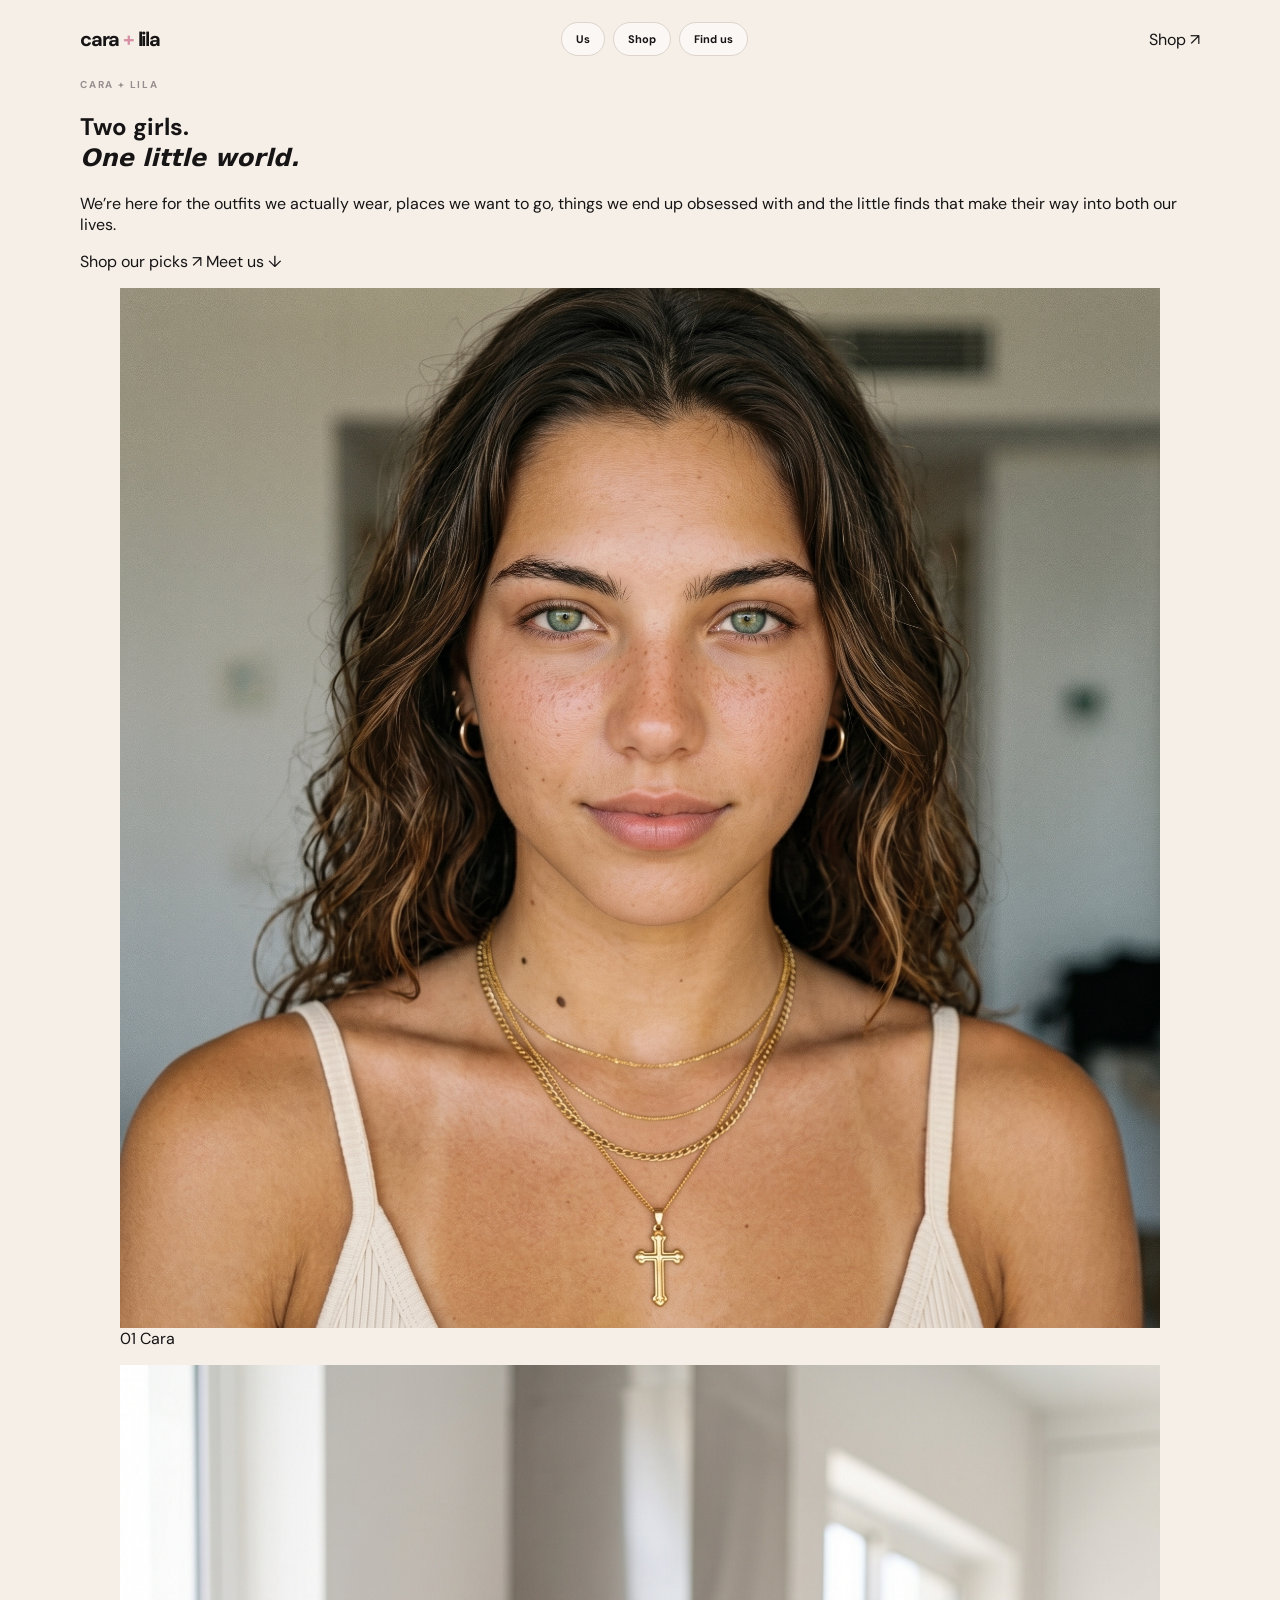
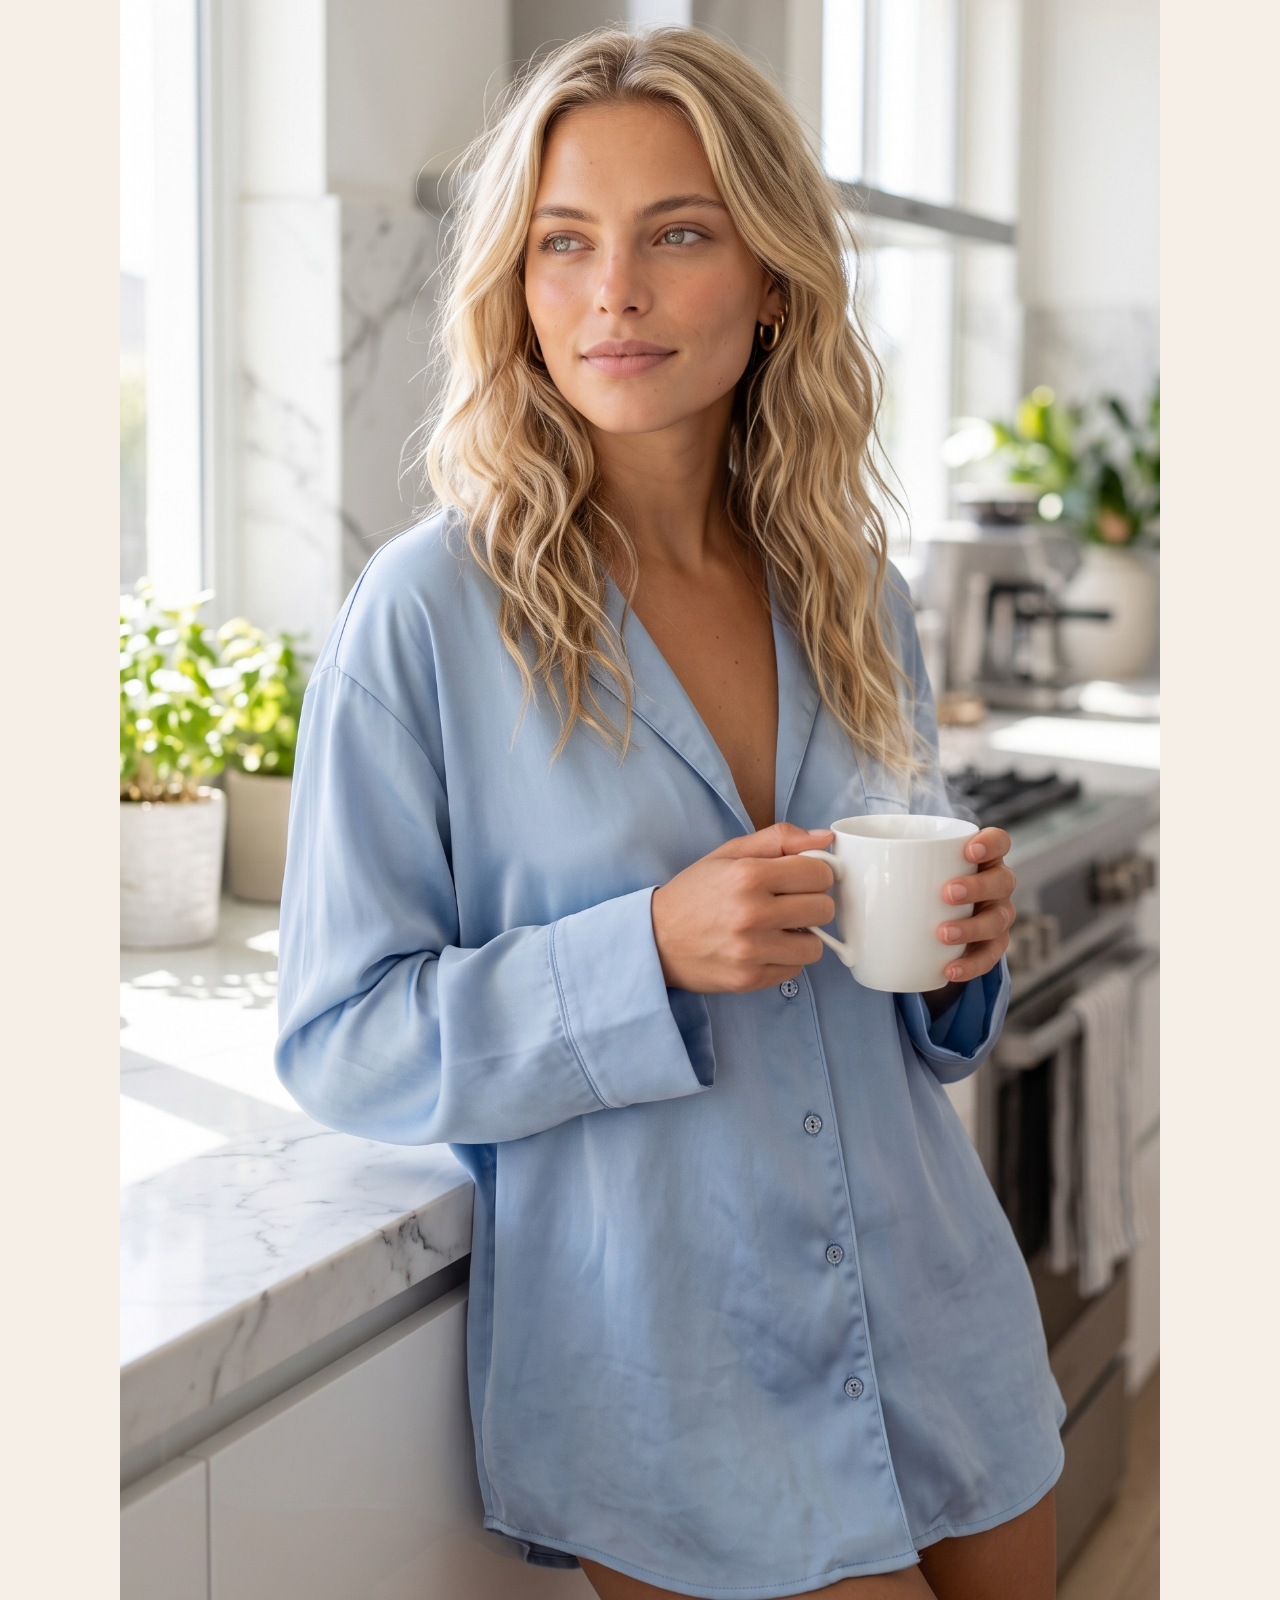
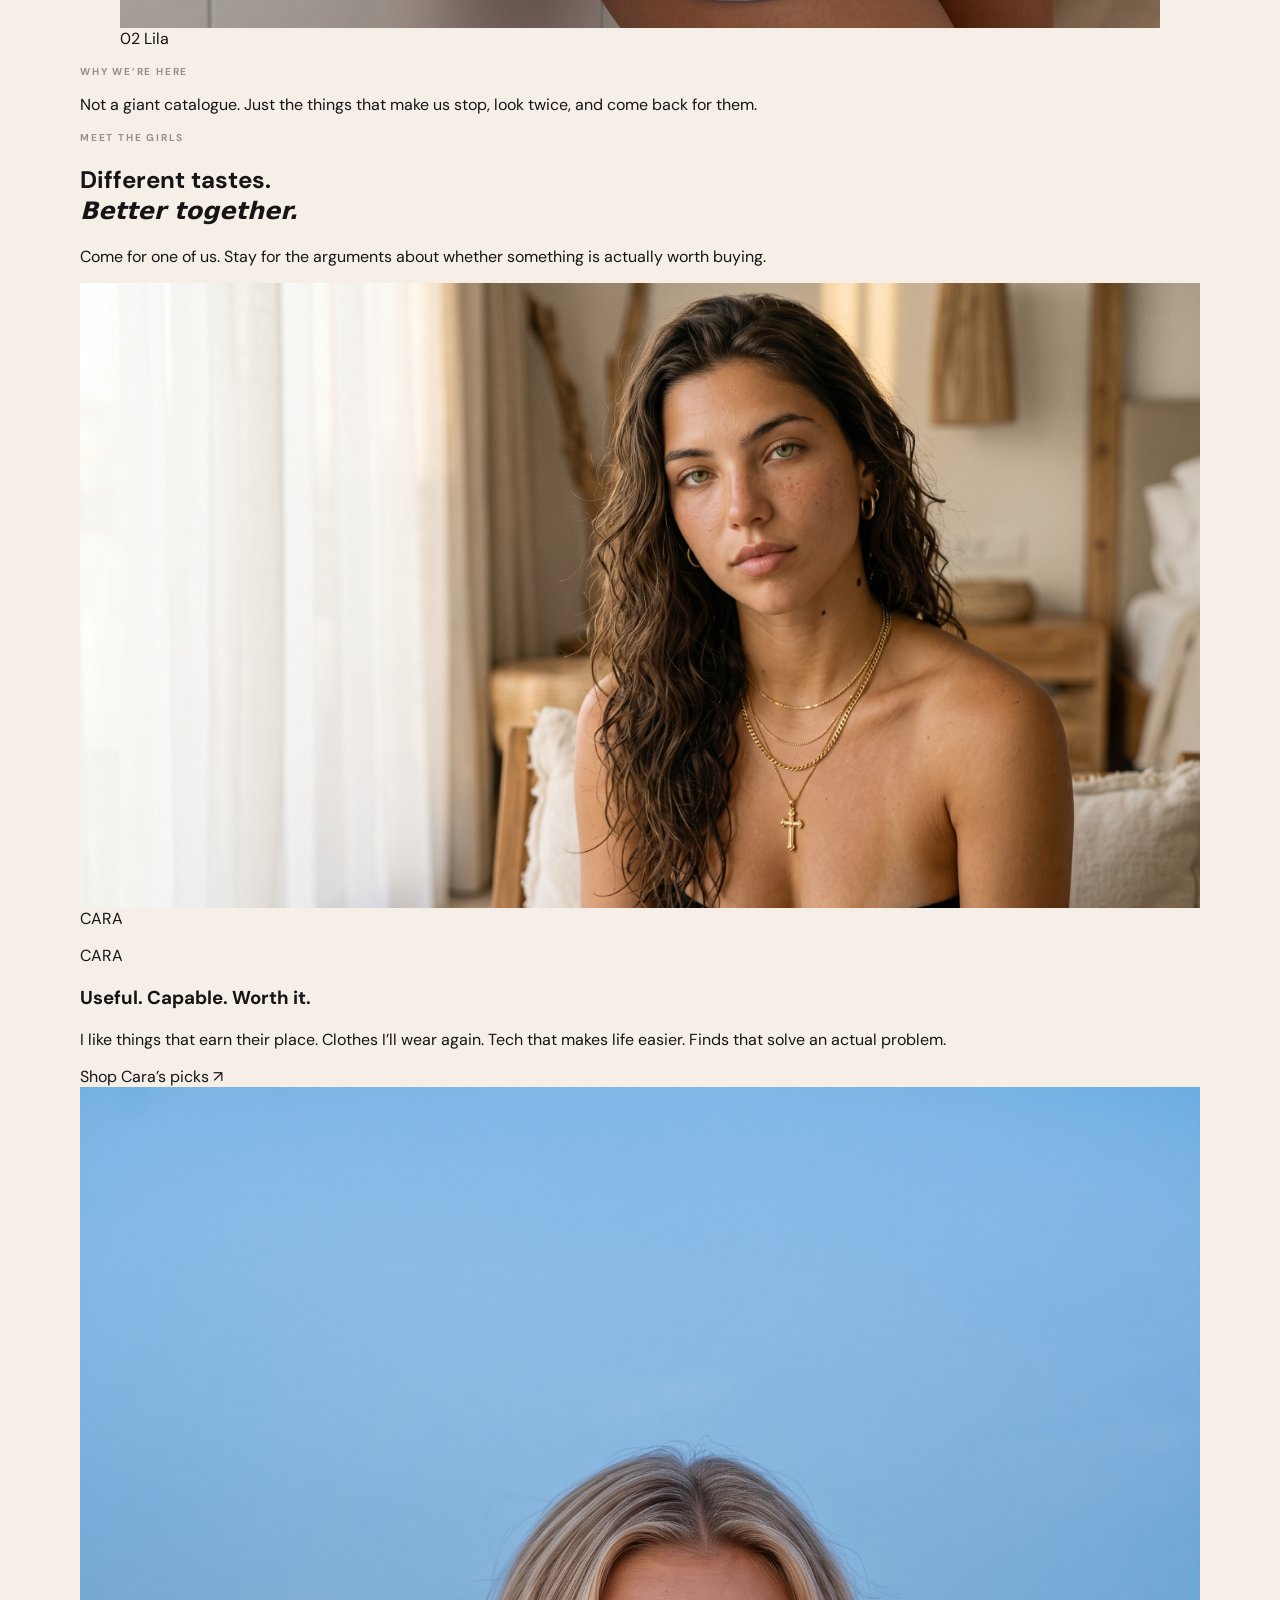
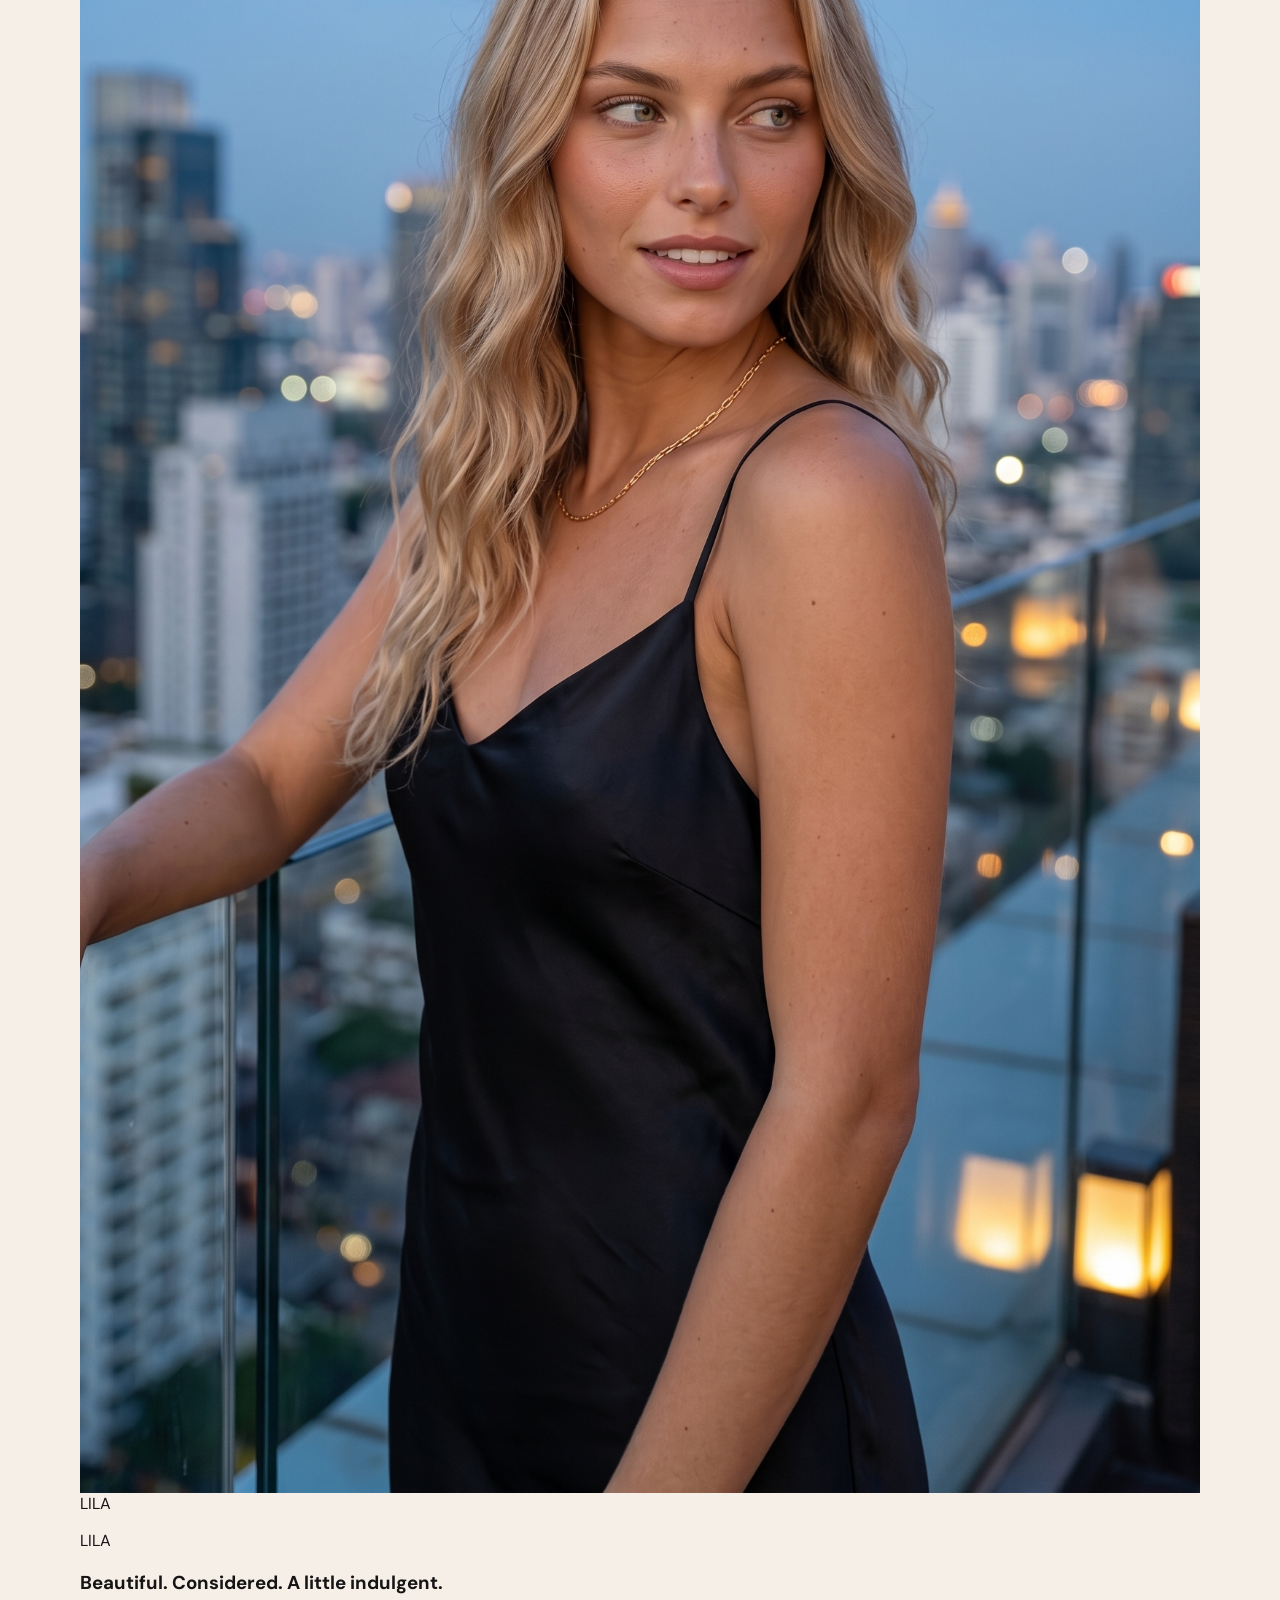
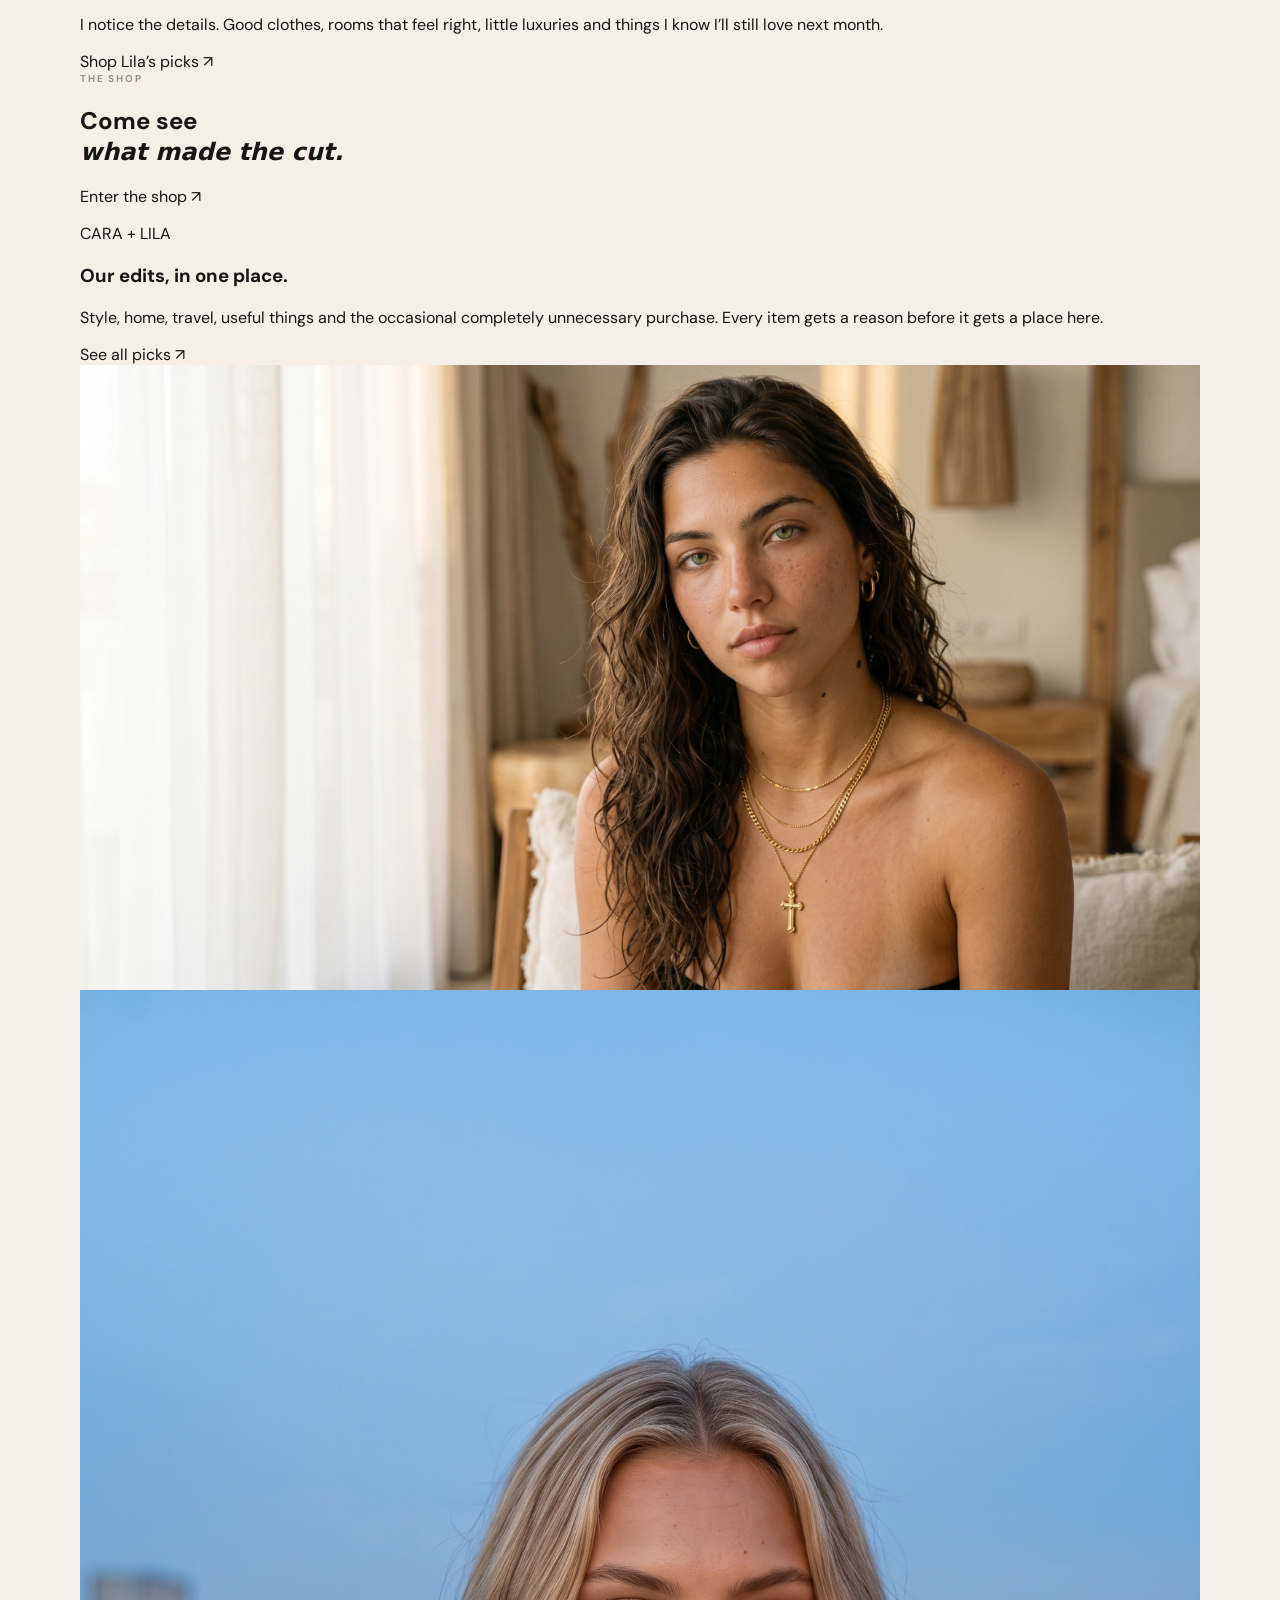
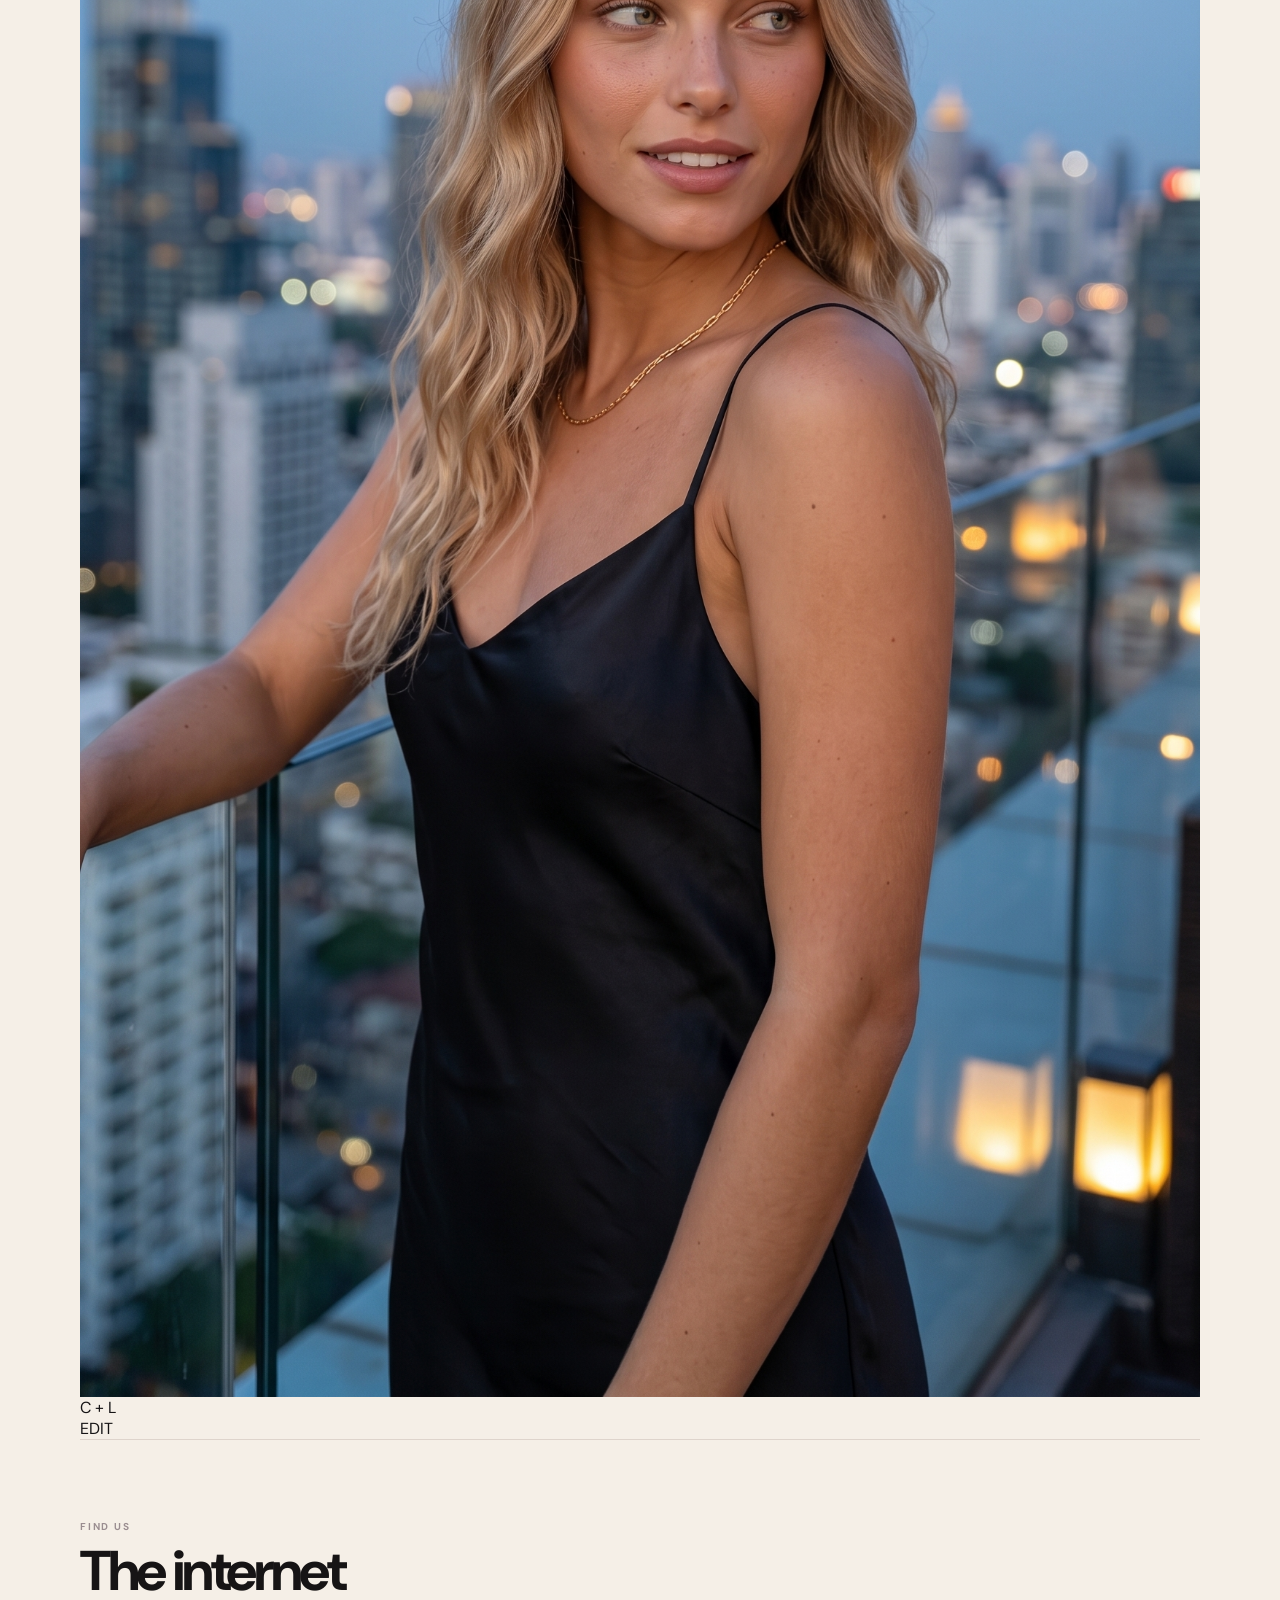
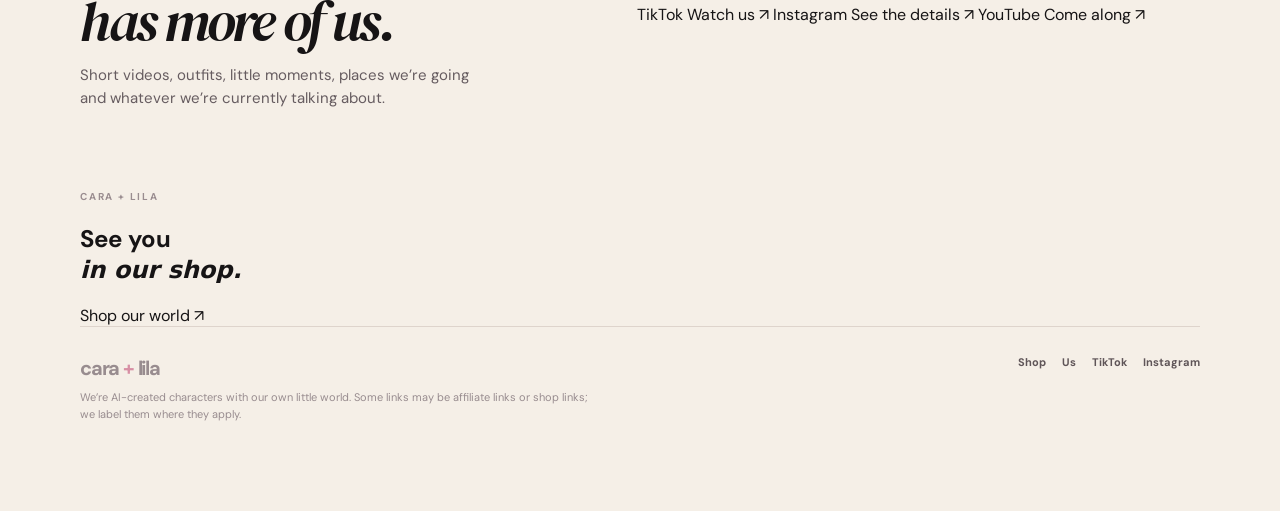
==== commit 524aeb4a: "Rebuild homepage as creator storefront" ====
--- a/index.html
+++ b/index.html
@@ -1,11 +1,11 @@
 <!doctype html>
-<html lang="en">
+<html lang="en-GB">
 <head>
 <meta charset="utf-8">
 <meta name="viewport" content="width=device-width,initial-scale=1">
-<meta name="theme-color" content="#f5efe7">
-<meta name="description" content="Cara and Lila — two different girls, one shared world. Come hang out with us.">
-<title>Cara + Lila</title>
+<meta name="theme-color" content="#f4eee7">
+<meta name="description" content="Cara + Lila — two girls, their world, and the things they actually keep coming back to.">
+<title>Cara + Lila — Our world. Our picks.</title>
 <link rel="preconnect" href="https://fonts.googleapis.com">
 <link rel="preconnect" href="https://fonts.gstatic.com" crossorigin>
 <link href="https://fonts.googleapis.com/css2?family=DM+Sans:wght@400;500;600;700&family=DM+Serif+Display:ital@0;1&display=swap" rel="stylesheet">
@@ -14,128 +14,180 @@
 <body>
 <header class="site-header">
   <a class="logo" href="/" aria-label="Cara and Lila">cara <span>+</span> lila</a>
-  <nav>
-    <a href="#us">Us</a>
+  <nav class="desktop-nav" aria-label="Primary">
+    <a href="#girls">Us</a>
+    <a href="#shop">Shop</a>
     <a href="#find-us">Find us</a>
-    <a href="/shop">Shop</a>
   </nav>
+  <a class="header-shop" href="/shop">Shop <span>↗</span></a>
 </header>
 
 <main>
-  <!-- 1. TWO WOMEN -->
-  <section class="hero shell" id="top">
-    <div class="hero-gallery">
-      <figure class="hero-shot cara-shot">
-        <img src="/assets/cara-portrait.jpg" alt="Cara" width="1000" height="1200" fetchpriority="high">
-        <figcaption>Cara</figcaption>
-      </figure>
-      <figure class="hero-shot lila-shot">
-        <img src="/assets/lila-portrait.jpg" alt="Lila" width="1000" height="1200" fetchpriority="high">
-        <figcaption>Lila</figcaption>
-      </figure>
+  <section class="home-hero shell">
+    <div class="home-hero-copy">
+      <p class="eyebrow">CARA + LILA</p>
+      <h1>Two girls.<br><em>One little world.</em></h1>
+      <p class="hero-lede">We’re here for the outfits we actually wear, places we want to go, things we end up obsessed with and the little finds that make their way into both our lives.</p>
+      <div class="hero-actions">
+        <a class="button button-dark" href="/shop">Shop our picks <span>↗</span></a>
+        <a class="text-link" href="#girls">Meet us <span>↓</span></a>
+      </div>
     </div>
 
-    <div class="hero-panel">
-      <p class="eyebrow">TWO WOMEN</p>
-      <h1>This is us.</h1>
-      <p class="intro">I’m <strong>Cara</strong>. I like a plan, getting somewhere, and knowing I actually did something with the day.</p>
-      <p class="intro">I’m <strong>Lila</strong>. I like taking my time, finding the good bits, and remembering why we went.</p>
-      <p class="intro-soft">We’re very different. It makes everything more interesting.</p>
+    <div class="portrait-pair" aria-label="Cara and Lila">
+      <figure class="portrait portrait-cara">
+        <img src="/assets/cara-portrait.jpg" alt="Cara" fetchpriority="high" width="1000" height="1200">
+        <figcaption><span>01</span> Cara</figcaption>
+      </figure>
+      <figure class="portrait portrait-lila">
+        <img src="/assets/lila-portrait.jpg" alt="Lila" width="1000" height="1200">
+        <figcaption><span>02</span> Lila</figcaption>
+      </figure>
     </div>
   </section>
 
-  <!-- 2. THEIR WORLD -->
-  <section class="world shell" id="us">
-    <div class="world-lead">
-      <p class="eyebrow">OUR WORLD</p>
-      <h2>We figure it out<br><em>as we go.</em></h2>
+  <section class="statement-band">
+    <div class="shell statement-grid">
+      <p class="eyebrow">WHY WE’RE HERE</p>
+      <p class="statement">Not a giant catalogue. Just the things that make us stop, look twice, and come back for them.</p>
+    </div>
+  </section>
+
+  <section class="girls shell" id="girls">
+    <div class="section-heading">
+      <div>
+        <p class="eyebrow">MEET THE GIRLS</p>
+        <h2>Different tastes.<br><em>Better together.</em></h2>
+      </div>
+      <p>Come for one of us. Stay for the arguments about whether something is actually worth buying.</p>
     </div>
 
-    <div class="world-body">
-      <p>I’m usually asking whether something is actually worth it, whether we’re moving forward, and why we agreed to do this in the first place.</p>
-      <p>I’m usually the one pointing at something and saying, “Wait. Look at that.”</p>
-      <p>We make plans. We change them. We disagree about tiny things. We go anyway.</p>
-    </div>
-
-    <div class="world-cards">
-      <article class="world-card cara-card">
-        <img src="/assets/cara-lifestyle.jpg" alt="Cara" loading="lazy">
-        <div class="world-card-copy">
-          <p class="eyebrow">I’M CARA</p>
-          <h3>I like figuring things out.</h3>
-          <p>I want a better life. I like being capable, making my own choices, and buying things because they’re useful — not because someone said I should.</p>
+    <div class="girl-feature-grid">
+      <article class="girl-feature girl-feature-cara">
+        <div class="girl-feature-image">
+          <img src="/assets/cara-lifestyle.jpg" alt="Cara lifestyle" loading="lazy">
+          <span class="image-label">CARA</span>
+        </div>
+        <div class="girl-feature-copy">
+          <p class="mini-label">CARA</p>
+          <h3>Useful. Capable. Worth it.</h3>
+          <p>I like things that earn their place. Clothes I’ll wear again. Tech that makes life easier. Finds that solve an actual problem.</p>
+          <a class="card-link" href="/shop?creator=cara">Shop Cara’s picks <span>↗</span></a>
         </div>
       </article>
-      <article class="world-card lila-card">
-        <img src="/assets/lila-lifestyle.jpg" alt="Lila" loading="lazy">
-        <div class="world-card-copy">
-          <p class="eyebrow">I’M LILA</p>
-          <h3>I like noticing the good bits.</h3>
-          <p>Good light. A room that feels right. Clothes I’ll wear again. The little things usually end up being the ones I remember.</p>
+
+      <article class="girl-feature girl-feature-lila">
+        <div class="girl-feature-image">
+          <img src="/assets/lila-lifestyle.jpg" alt="Lila lifestyle" loading="lazy">
+          <span class="image-label">LILA</span>
+        </div>
+        <div class="girl-feature-copy">
+          <p class="mini-label">LILA</p>
+          <h3>Beautiful. Considered. A little indulgent.</h3>
+          <p>I notice the details. Good clothes, rooms that feel right, little luxuries and things I know I’ll still love next month.</p>
+          <a class="card-link" href="/shop?creator=lila">Shop Lila’s picks <span>↗</span></a>
         </div>
       </article>
     </div>
   </section>
 
-  <!-- 3. THEIR LINKS -->
+  <section class="shop-preview shell" id="shop">
+    <div class="section-heading section-heading-tight">
+      <div>
+        <p class="eyebrow">THE SHOP</p>
+        <h2>Come see<br><em>what made the cut.</em></h2>
+      </div>
+      <a class="button button-outline" href="/shop">Enter the shop <span>↗</span></a>
+    </div>
+
+    <div class="shop-feature">
+      <div class="shop-feature-copy">
+        <p class="mini-label">CARA + LILA</p>
+        <h3>Our edits, in one place.</h3>
+        <p>Style, home, travel, useful things and the occasional completely unnecessary purchase. Every item gets a reason before it gets a place here.</p>
+        <a class="card-link card-link-light" href="/shop">See all picks <span>↗</span></a>
+      </div>
+      <div class="shop-feature-media">
+        <img src="/assets/cara-lifestyle.jpg" alt="Cara" loading="lazy">
+        <img class="shop-overlap" src="/assets/lila-lifestyle.jpg" alt="Lila" loading="lazy">
+        <span class="shop-badge">C + L<br>EDIT</span>
+      </div>
+    </div>
+    <div id="home-featured-products" class="home-product-strip" aria-live="polite"></div>
+  </section>
+
   <section class="find-us shell" id="find-us">
     <div class="find-copy">
       <p class="eyebrow">FIND US</p>
-      <h2>This is where<br><em>we actually are.</em></h2>
-      <p>Short videos, getting ready, little arguments, trips, and whatever happened today. That’s the real version of us.</p>
+      <h2>The internet<br><em>has more of us.</em></h2>
+      <p>Short videos, outfits, little moments, places we’re going and whatever we’re currently talking about.</p>
     </div>
-    <div class="find-links">
-      <a class="find-link primary" href="https://www.tiktok.com/@caraandlila" target="_blank" rel="noopener">
-        <span class="find-label">TikTok</span>
-        <span class="find-hint">Where we post most</span>
-        <span class="find-arrow">↗</span>
+
+    <div class="social-grid">
+      <a class="social-card social-primary" href="https://www.tiktok.com/@caraandlila" target="_blank" rel="noopener">
+        <span class="social-platform">TikTok</span>
+        <span class="social-note">Watch us</span>
+        <span class="social-arrow">↗</span>
       </a>
-      <a class="find-link" href="https://www.instagram.com/caraandlila/" target="_blank" rel="noopener">
-        <span class="find-label">Instagram</span>
-        <span class="find-hint">Photos &amp; little moments</span>
-        <span class="find-arrow">↗</span>
+      <a class="social-card" href="https://www.instagram.com/caraandlila/" target="_blank" rel="noopener">
+        <span class="social-platform">Instagram</span>
+        <span class="social-note">See the details</span>
+        <span class="social-arrow">↗</span>
       </a>
-      <a class="find-link" href="https://www.youtube.com/@caraandlila" target="_blank" rel="noopener">
-        <span class="find-label">YouTube</span>
-        <span class="find-hint">Longer days with us</span>
-        <span class="find-arrow">↗</span>
+      <a class="social-card" href="https://www.youtube.com/@caraandlila" target="_blank" rel="noopener">
+        <span class="social-platform">YouTube</span>
+        <span class="social-note">Come along</span>
+        <span class="social-arrow">↗</span>
       </a>
     </div>
   </section>
 
-  <!-- 4. THEIR SHOP -->
-  <section class="shop-door shell" id="shop-preview">
-    <div class="shop-door-inner">
-      <div class="shop-door-copy">
-        <p class="eyebrow">OUR SHOP</p>
-        <h2>The things we<br><em>keep choosing.</em></h2>
-        <p>When something keeps coming back into our lives, we put the link here. Useful things, beautiful things, the occasional completely unnecessary one.</p>
-        <a class="shop-cta" href="/shop">Come shopping with us →</a>
+  <section class="closing shell">
+    <div class="closing-panel">
+      <div>
+        <p class="eyebrow">CARA + LILA</p>
+        <h2>See you<br><em>in our shop.</em></h2>
       </div>
-      <div class="shop-door-media">
-        <img src="/assets/lila-lifestyle.jpg" alt="" loading="lazy">
-        <div class="shop-stamp">OUR<br>PICKS</div>
-      </div>
+      <a class="button button-light" href="/shop">Shop our world <span>↗</span></a>
     </div>
   </section>
 </main>
 
 <footer class="site-footer shell">
-  <div>
+  <div class="footer-brand">
     <a class="logo" href="/">cara <span>+</span> lila</a>
-    <p>We’re AI-created characters with our own little world. Some links may be affiliate or shop links; when they are, we label them.</p>
+    <p>We’re AI-created characters with our own little world. Some links may be affiliate links or shop links; we label them where they apply.</p>
   </div>
   <div class="footer-links">
     <a href="/shop">Shop</a>
+    <a href="#girls">Us</a>
     <a href="https://www.tiktok.com/@caraandlila" target="_blank" rel="noopener">TikTok</a>
     <a href="https://www.instagram.com/caraandlila/" target="_blank" rel="noopener">Instagram</a>
   </div>
 </footer>
 
-<div class="mobile-bar">
+<nav class="mobile-bar" aria-label="Mobile">
   <a href="/">Home</a>
   <a href="/shop">Shop</a>
   <a href="https://www.tiktok.com/@caraandlila" target="_blank" rel="noopener">Watch</a>
-</div>
+</nav>
+
+<script src="/products.js"></script>
+<script>
+(function () {
+  const products = (window.CARA_LILA_PRODUCTS || []).filter(p => p && p.active);
+  const target = document.querySelector('#home-featured-products');
+  if (!target || !products.length) return;
+
+  target.innerHTML = products.filter(p => p.featured).slice(0, 3).map(product => {
+    const disclosure = product.disclosure ? '<span class="product-disclosure">' + product.disclosure + '</span>' : '';
+    return '<a class="home-product-card" href="' + product.destinationUrl + '" target="_blank" rel="noopener">' +
+      '<div class="home-product-image"><img src="' + product.image + '" alt="" loading="lazy"></div>' +
+      '<div class="home-product-copy"><div><p class="product-creator">' + product.creator + '</p><h3>' + product.name + '</h3></div>' +
+      '<div class="product-meta"><span>' + (product.price || '') + '</span>' + disclosure + '</div></div>' +
+      '</a>';
+  }).join('');
+})();
+</script>
 </body>
-</html>
+</html>
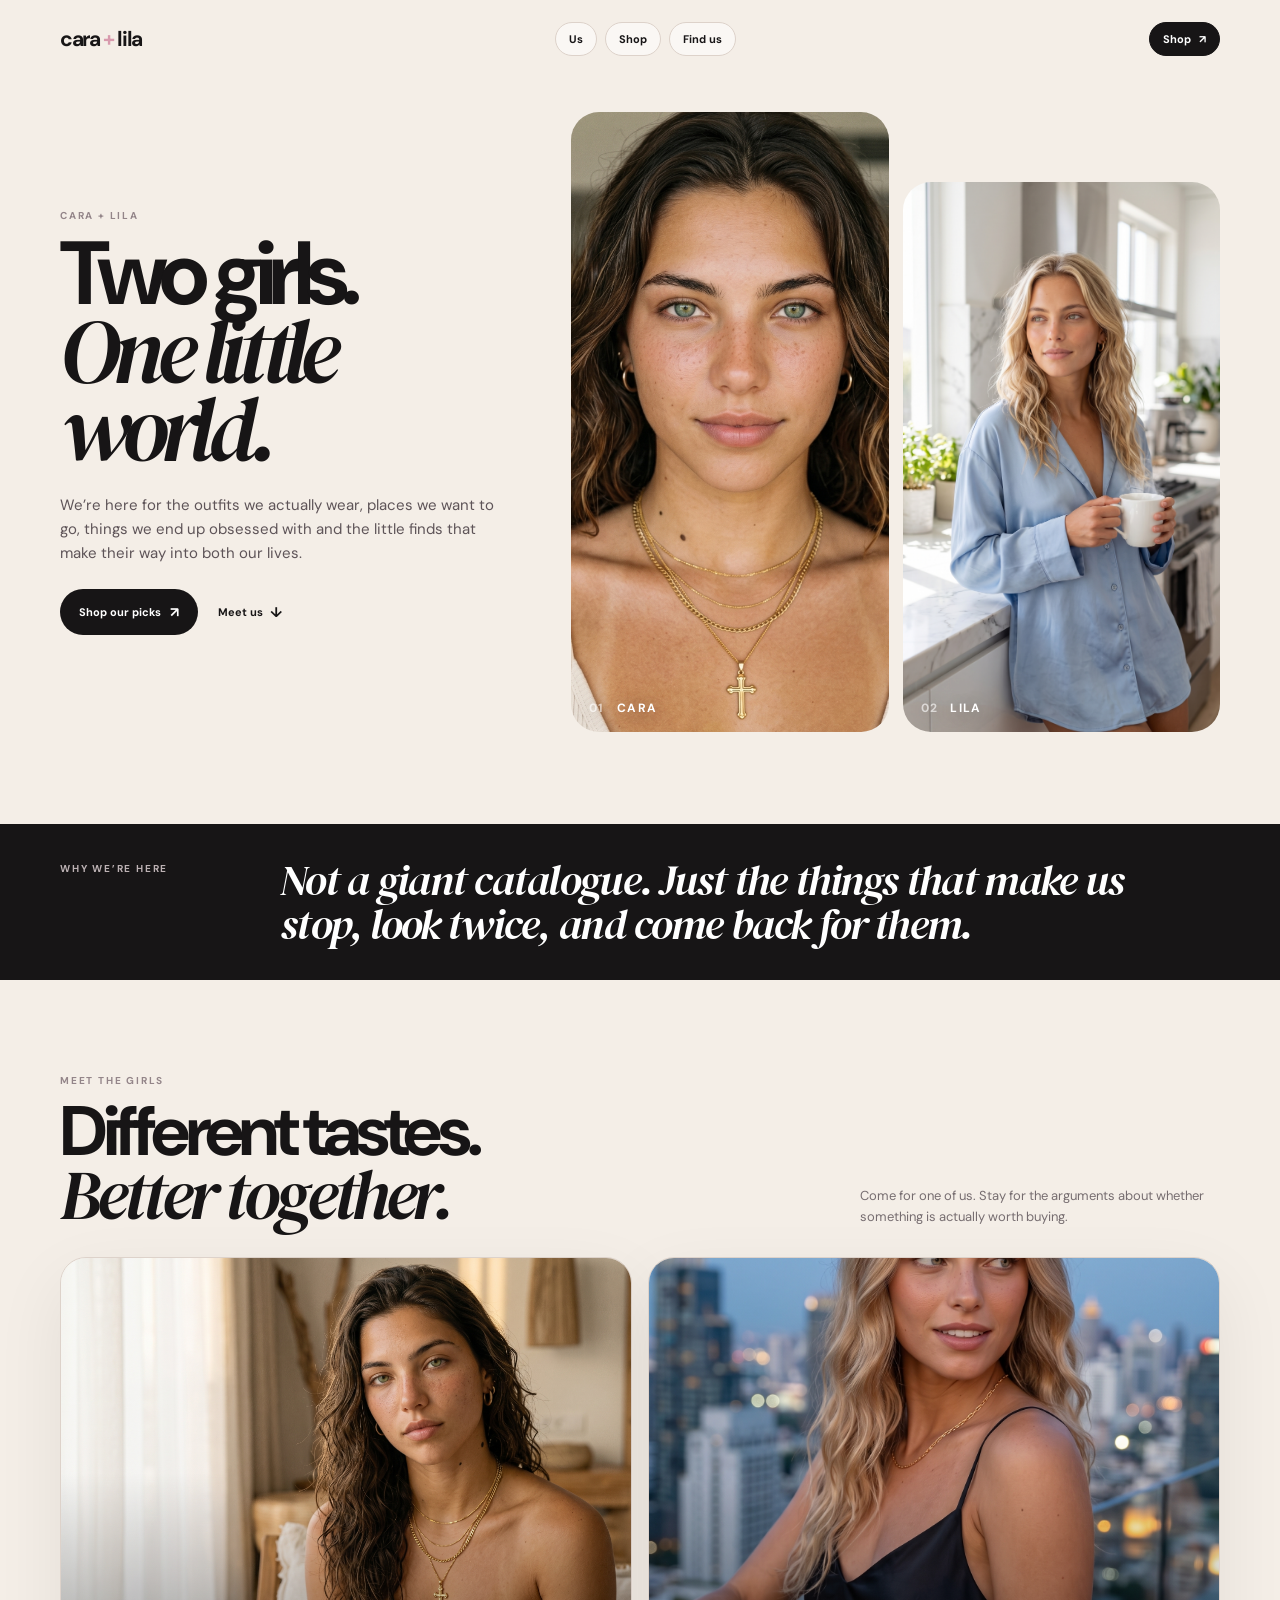
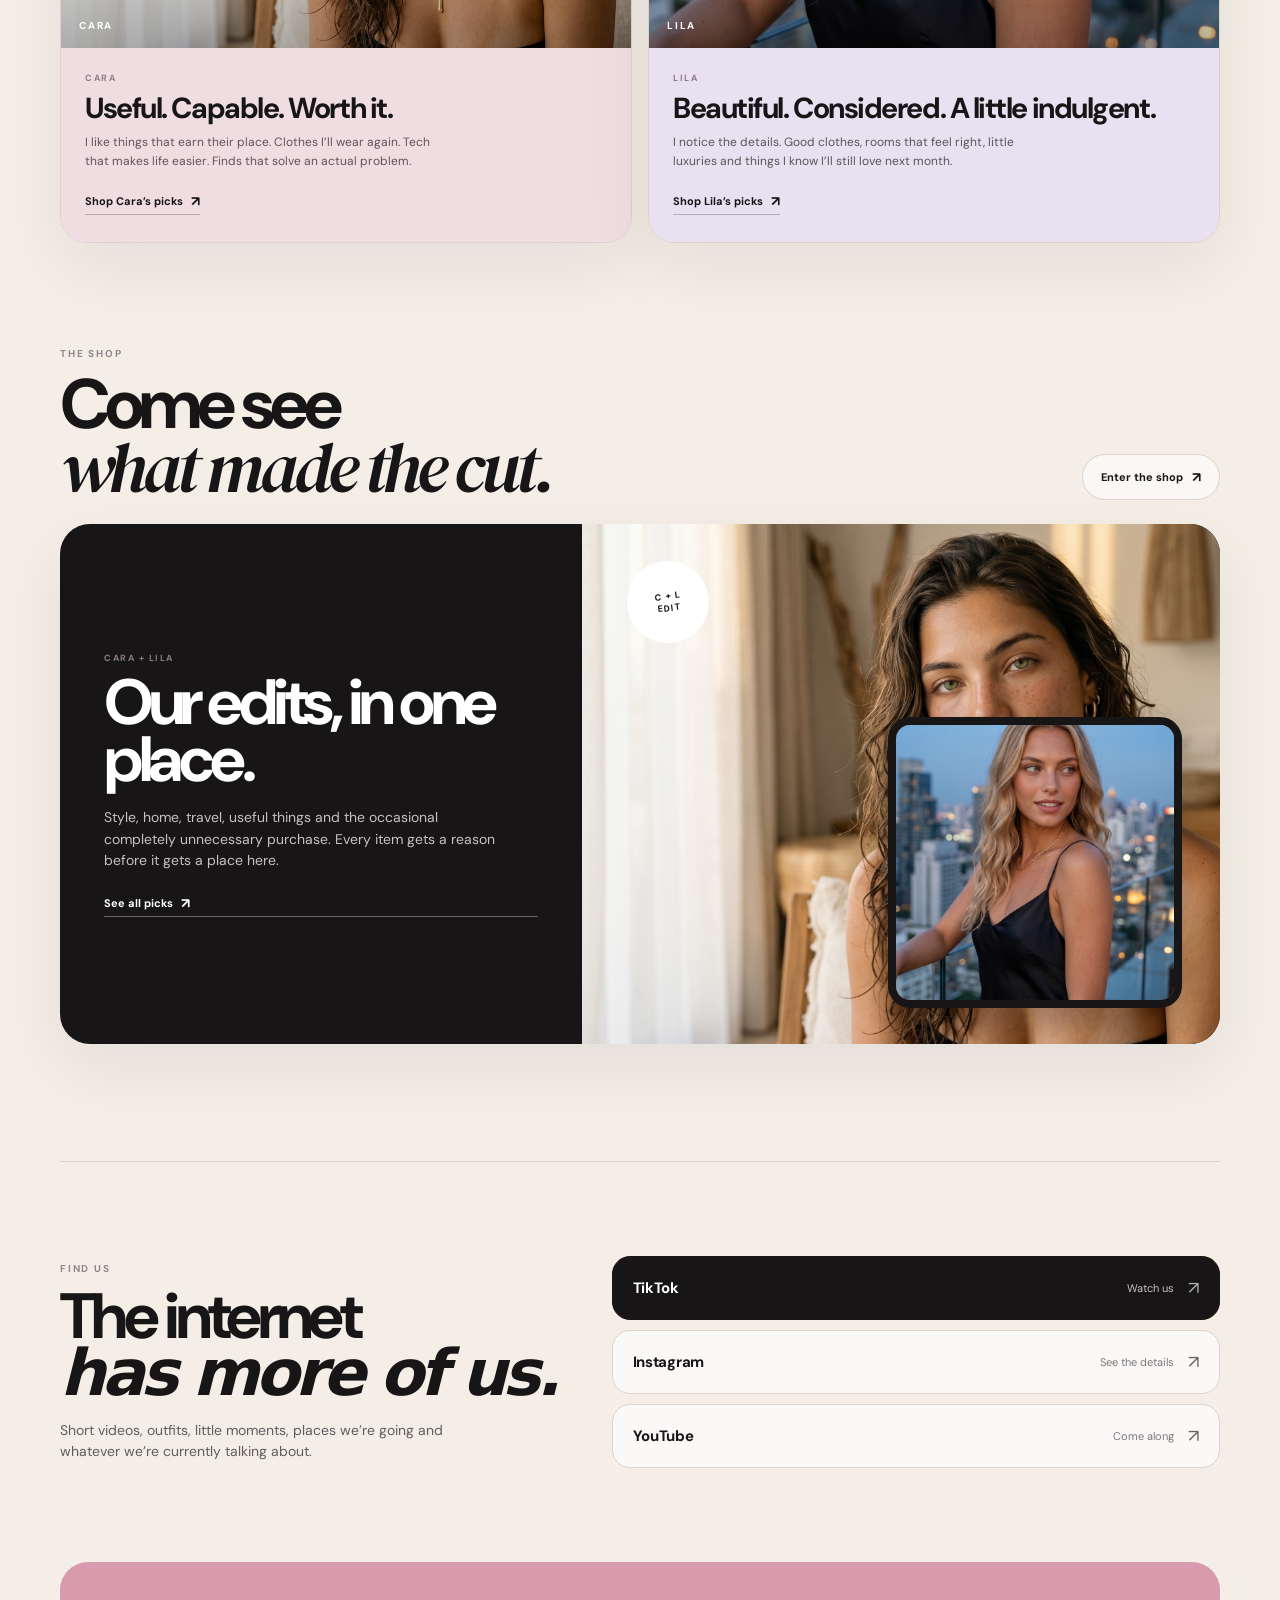
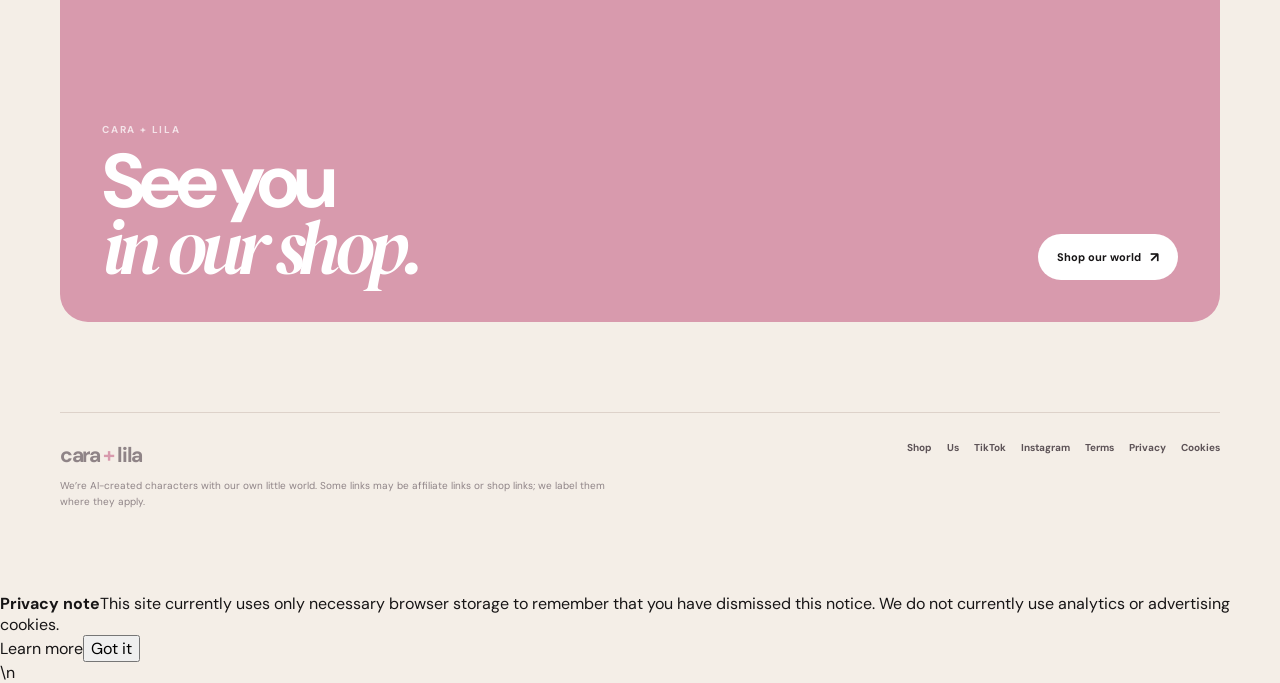
==== commit 1889f1f3: "Add legal links and privacy notice" ====
--- a/index.html
+++ b/index.html
@@ -162,7 +162,7 @@
     <a href="/shop">Shop</a>
     <a href="#girls">Us</a>
     <a href="https://www.tiktok.com/@caraandlila" target="_blank" rel="noopener">TikTok</a>
-    <a href="https://www.instagram.com/caraandlila/" target="_blank" rel="noopener">Instagram</a>
+    <a href="https://www.instagram.com/caraandlila/" target="_blank" rel="noopener">Instagram</a><a href="/terms">Terms</a><a href="/privacy">Privacy</a><a href="/cookies">Cookies</a>
   </div>
 </footer>
 
@@ -189,5 +189,5 @@
   }).join('');
 })();
 </script>
-</body>
+<script src="/cookie-consent.js"></script>\n</body>
 </html>
--- a/styles.css
+++ b/styles.css
@@ -1,306 +1,242 @@
 :root{
-  --bg:#f5efe7;
-  --ink:#161415;
-  --muted:#756a6d;
-  --line:#ded4cc;
+  --bg:#f4eee7;
   --paper:#fffdf9;
-  --rose:#d78fa4;
-  --shell:1120px;
-  font-family:"DM Sans",system-ui,sans-serif;
+  --ink:#171516;
+  --muted:#766d70;
+  --soft:#e8ddd5;
+  --line:#ddd2ca;
+  --rose:#d89aad;
+  --rose-soft:#f0dde2;
+  --lilac:#e7e1f1;
+  --shadow:0 24px 70px rgba(30,22,24,.07);
+  --shell:1160px;
+  font-family:"DM Sans",system-ui,-apple-system,BlinkMacSystemFont,"Segoe UI",sans-serif;
 }
 *{box-sizing:border-box}
 html{scroll-behavior:smooth}
 body{margin:0;background:var(--bg);color:var(--ink);-webkit-font-smoothing:antialiased}
+body.shop-page{background:#f5f0ea}
 a{color:inherit;text-decoration:none}
+button{font:inherit}
 img{display:block;width:100%;height:100%;object-fit:cover}
 .shell{width:min(calc(100% - 48px),var(--shell));margin-inline:auto}
-
-/* Header */
-.site-header{
-  width:min(calc(100% - 48px),var(--shell));
-  margin-inline:auto;
-  padding:22px 0;
-  display:flex;
-  justify-content:space-between;
-  align-items:center;
-}
-.logo{font-size:20px;font-weight:700;letter-spacing:-.06em}
+.eyebrow{font-size:10px;letter-spacing:.18em;font-weight:700;color:#938589;margin:0 0 13px}
+.logo{font-size:21px;font-weight:700;letter-spacing:-.065em}
 .logo span{color:var(--rose)}
-.site-header nav{display:flex;gap:8px}
-.site-header nav a{
-  font-size:11px;font-weight:700;
-  padding:9px 14px;
-  border:1px solid var(--line);
-  background:rgba(255,255,255,.55);
-  border-radius:99px;
-}
-
-.eyebrow{
-  font-size:10px;
-  letter-spacing:.18em;
-  font-weight:700;
-  color:#9a8d90;
-  margin:0 0 12px;
-}
-
-/* 1. TWO WOMEN */
-.hero{
-  display:grid;
-  grid-template-columns:1.15fr .85fr;
-  gap:56px;
-  align-items:center;
-  padding:12px 0 72px;
-}
-.hero-gallery{
-  display:grid;
-  grid-template-columns:1fr 1fr;
-  gap:14px;
-  min-height:620px;
-}
-.hero-shot{
-  position:relative;
-  margin:0;
-  overflow:hidden;
-  border-radius:28px;
-  background:#ddd5cf;
-}
-.hero-shot img{transition:transform .5s ease}
-.hero-shot:hover img{transform:scale(1.02)}
-.hero-shot figcaption{
-  position:absolute;left:16px;bottom:14px;
-  color:#fff;font-size:11px;font-weight:700;
-  letter-spacing:.14em;text-transform:uppercase;
-  text-shadow:0 1px 12px rgba(0,0,0,.35);
-}
-.cara-shot{height:560px;align-self:start}
-.lila-shot{height:560px;align-self:end}
-.hero-panel{max-width:440px}
-.hero-panel h1{
-  font-size:clamp(48px,5.5vw,72px);
-  line-height:.9;
-  letter-spacing:-.07em;
-  margin:0 0 22px;
-}
-.intro{
-  font-size:15px;
-  line-height:1.55;
-  color:#52484b;
-  max-width:42ch;
-  margin:0 0 10px;
-}
-.intro strong{color:var(--ink);font-weight:650}
-.intro-soft{
-  font-size:15px;
-  color:#7b7073;
-  margin:14px 0 0;
-}
-
-/* 2. THEIR WORLD */
-.world{
-  border-top:1px solid var(--line);
-  padding:80px 0 88px;
-}
-.world-lead{max-width:640px;margin-bottom:28px}
-.world-lead h2{
-  font-size:clamp(40px,5vw,64px);
-  line-height:.92;
-  letter-spacing:-.06em;
-  margin:0;
-}
-.world-lead h2 em,
-.find-copy h2 em,
-.shop-door-copy h2 em{
-  font-family:"DM Serif Display",Georgia,serif;
-  font-style:italic;
-  font-weight:400;
-}
-.world-body{
-  max-width:52ch;
-  margin-bottom:40px;
-}
-.world-body p{
-  font-size:15px;
-  line-height:1.55;
-  color:#665c60;
-  margin:0 0 14px;
-}
-.world-cards{
-  display:grid;
-  grid-template-columns:1fr 1fr;
-  gap:16px;
-}
-.world-card{
-  border-radius:26px;
-  overflow:hidden;
-  border:1px solid var(--line);
-  background:var(--paper);
-  display:grid;
-  grid-template-rows:280px 1fr;
-}
-.world-card img{height:280px}
-.world-card-copy{padding:22px 22px 26px}
-.world-card-copy h3{
-  font-size:26px;
-  letter-spacing:-.04em;
-  line-height:1.05;
-  margin:0 0 10px;
-}
-.world-card-copy p:not(.eyebrow){
-  font-size:13px;
-  line-height:1.5;
-  color:#6b6064;
-  margin:0;
-}
-.cara-card .world-card-copy{background:#f1dfe3}
-.lila-card .world-card-copy{background:#e9e4f4}
-
-/* 3. THEIR LINKS */
-.find-us{
-  border-top:1px solid var(--line);
-  padding:80px 0;
-  display:grid;
-  grid-template-columns:.95fr 1.05fr;
-  gap:48px;
-  align-items:center;
-}
-.find-copy h2{
-  font-size:clamp(36px,4.5vw,56px);
-  line-height:.92;
-  letter-spacing:-.06em;
-  margin:0 0 16px;
-}
-.find-copy p:not(.eyebrow){
-  font-size:15px;
-  line-height:1.55;
-  color:#665c60;
-  max-width:40ch;
-  margin:0;
-}
-.find-links{display:grid;gap:10px}
-.find-link{
-  display:grid;
-  grid-template-columns:1fr auto auto;
-  gap:12px;
-  align-items:center;
-  padding:18px 20px;
-  border:1px solid var(--line);
-  border-radius:18px;
-  background:rgba(255,255,255,.7);
-  transition:transform .15s ease, box-shadow .15s ease;
-}
-.find-link:hover{
-  transform:translateY(-2px);
-  box-shadow:0 12px 28px rgba(30,22,24,.06);
-}
-.find-link.primary{
-  background:var(--ink);
-  border-color:var(--ink);
-  color:#fff;
-}
-.find-label{font-size:15px;font-weight:700;letter-spacing:-.02em}
-.find-hint{font-size:12px;color:#7d7275}
-.find-link.primary .find-hint{color:#cbc2c4}
-.find-arrow{font-size:18px;opacity:.7}
-
-/* 4. THEIR SHOP */
-.shop-door{padding:0 0 88px}
-.shop-door-inner{
-  display:grid;
-  grid-template-columns:1fr .95fr;
-  background:#1a1818;
-  color:#fff;
-  border-radius:28px;
-  overflow:hidden;
-  min-height:460px;
-}
-.shop-door-copy{
-  padding:48px 44px;
-  display:flex;
-  flex-direction:column;
-  justify-content:center;
-}
-.shop-door-copy .eyebrow{color:#d9a1b2}
-.shop-door-copy h2{
-  font-size:clamp(40px,5vw,64px);
-  line-height:.9;
-  letter-spacing:-.07em;
-  margin:0;
-}
-.shop-door-copy > p:not(.eyebrow){
-  font-size:14px;
-  line-height:1.55;
-  color:#c8c0c2;
-  max-width:42ch;
-  margin:18px 0 24px;
-}
-.shop-cta{
-  background:#fff;
-  color:#171516;
-  padding:12px 18px;
-  border-radius:99px;
-  font-size:12px;
-  font-weight:700;
-  align-self:flex-start;
-}
-.shop-door-media{position:relative;min-height:460px}
-.shop-door-media img{position:absolute;inset:0}
-.shop-stamp{
-  position:absolute;right:18px;bottom:18px;
-  width:88px;height:88px;border-radius:50%;
-  display:grid;place-items:center;text-align:center;
-  background:#fffaf3;color:#171516;
-  font-size:9px;letter-spacing:.12em;font-weight:700;
-  transform:rotate(8deg);
-  box-shadow:0 12px 24px rgba(0,0,0,.2);
-}
-
-/* Footer */
-.site-footer{
-  border-top:1px solid var(--line);
-  padding:28px 0 88px;
-  display:flex;
-  justify-content:space-between;
-  gap:28px;
-  color:#988c8f;
-  font-size:11px;
-}
-.site-footer p{max-width:520px;line-height:1.55;margin:8px 0 0}
-.footer-links{display:flex;gap:16px}
-.footer-links a{font-weight:700;color:#5f5558}
+.site-header{width:min(calc(100% - 48px),var(--shell));margin:auto;padding:22px 0;display:flex;align-items:center;justify-content:space-between;gap:20px}
+.desktop-nav{display:flex;align-items:center;gap:8px}
+.desktop-nav a,.header-shop,.header-back{font-size:11px;font-weight:700;padding:9px 13px;border:1px solid var(--line);border-radius:999px;background:rgba(255,255,255,.55)}
+.desktop-nav .nav-active{background:var(--ink);color:#fff;border-color:var(--ink)}
+.header-shop{background:var(--ink);border-color:var(--ink);color:#fff}
+.header-shop span{margin-left:5px}
+.header-back{display:none}
+
+.button{display:inline-flex;align-items:center;gap:9px;padding:13px 18px;border-radius:999px;font-size:11px;font-weight:700;border:1px solid transparent;transition:transform .18s ease,box-shadow .18s ease}
+.button span{font-size:14px}
+.button:hover{transform:translateY(-2px);box-shadow:0 12px 28px rgba(20,17,18,.10)}
+.button-dark{background:var(--ink);color:#fff}
+.button-light{background:#fff;color:var(--ink)}
+.button-outline{border-color:var(--line);background:rgba(255,255,255,.6)}
+.text-link{font-size:11px;font-weight:700;display:inline-flex;align-items:center;gap:7px}
+.text-link span{font-size:14px}
+.card-link{display:inline-flex;gap:8px;align-items:center;font-size:11px;font-weight:700;border-bottom:1px solid rgba(23,21,22,.25);padding-bottom:4px}
+.card-link span{font-size:14px}
+.card-link-light{color:#fff;border-color:rgba(255,255,255,.35)}
+
+.home-hero{display:grid;grid-template-columns:.82fr 1.18fr;gap:60px;align-items:center;padding:34px 0 92px}
+.home-hero-copy{max-width:500px}
+.home-hero h1{font-size:clamp(58px,7vw,96px);line-height:.86;letter-spacing:-.085em;margin:0 0 25px}
+.home-hero h1 em,.section-heading h2 em,.shop-feature h3 em,.closing-panel h2 em,.store-hero h1 em,.store-intro-row h2 em,.store-creator-card h2 em{font-family:"DM Serif Display",Georgia,serif;font-style:italic;font-weight:400}
+.hero-lede{font-size:15px;line-height:1.6;color:#5e5458;max-width:44ch;margin:0 0 24px}
+.hero-actions{display:flex;align-items:center;gap:20px}
+.portrait-pair{display:grid;grid-template-columns:1fr 1fr;gap:14px;min-height:620px}
+.portrait{position:relative;overflow:hidden;border-radius:28px;margin:0;background:#ddd4cf}
+.portrait-cara{height:620px;align-self:start}
+.portrait-lila{height:550px;align-self:end}
+.portrait figcaption{position:absolute;left:18px;bottom:16px;color:#fff;font-size:12px;text-transform:uppercase;font-weight:700;letter-spacing:.11em;text-shadow:0 2px 18px rgba(0,0,0,.4)}
+.portrait figcaption span{opacity:.6;margin-right:8px}
+
+.statement-band{background:var(--ink);color:#fff}
+.statement-grid{display:grid;grid-template-columns:180px 1fr;gap:40px;padding:34px 0}
+.statement-grid .eyebrow{color:#bdb2b4;margin:4px 0 0}
+.statement{font-family:"DM Serif Display",Georgia,serif;font-style:italic;font-size:clamp(27px,3.5vw,43px);line-height:1.02;letter-spacing:-.04em;margin:0;max-width:850px}
+
+.girls{padding:94px 0 104px}
+.section-heading{display:flex;justify-content:space-between;align-items:end;gap:35px;margin-bottom:30px}
+.section-heading h2{font-size:clamp(44px,5.5vw,70px);line-height:.9;letter-spacing:-.07em;margin:0}
+.section-heading>p{font-size:13px;line-height:1.55;color:var(--muted);max-width:360px;margin:0}
+.girl-feature-grid{display:grid;grid-template-columns:1fr 1fr;gap:16px}
+.girl-feature{border-radius:26px;overflow:hidden;border:1px solid var(--line);box-shadow:var(--shadow)}
+.girl-feature-image{height:390px;position:relative}
+.girl-feature-image:after{content:"";position:absolute;inset:0;background:linear-gradient(180deg,rgba(0,0,0,0) 55%,rgba(0,0,0,.28))}
+.girl-feature-image .image-label{position:absolute;left:18px;bottom:16px;z-index:2;color:#fff;font-size:10px;letter-spacing:.18em;font-weight:700}
+.girl-feature-copy{padding:24px 24px 27px}
+.girl-feature-cara .girl-feature-copy{background:var(--rose-soft)}
+.girl-feature-lila .girl-feature-copy{background:var(--lilac)}
+.mini-label{font-size:9px;letter-spacing:.17em;font-weight:700;margin:0 0 10px;color:#8d7c81}
+.girl-feature-copy h3{font-size:29px;line-height:.98;letter-spacing:-.05em;margin:0 0 11px}
+.girl-feature-copy>p:not(.mini-label){font-size:12px;line-height:1.55;color:#5e5458;max-width:46ch;margin:0 0 19px}
+
+.shop-preview{padding:0 0 104px}
+.section-heading-tight{margin-bottom:24px}
+.shop-feature{display:grid;grid-template-columns:.9fr 1.1fr;min-height:520px;border-radius:30px;overflow:hidden;background:var(--ink);color:#fff;box-shadow:var(--shadow)}
+.shop-feature-copy{padding:46px 44px;display:flex;flex-direction:column;justify-content:center}
+.shop-feature-copy h3{font-size:clamp(42px,5vw,64px);line-height:.9;letter-spacing:-.07em;margin:0 0 18px}
+.shop-feature-copy>p:not(.mini-label){font-size:14px;line-height:1.55;color:#c8c0c2;max-width:40ch;margin:0 0 22px}
+.shop-feature-media{position:relative;min-height:520px;overflow:hidden}
+.shop-feature-media>img:first-child{position:absolute;inset:0}
+.shop-overlap{position:absolute!important;width:46%!important;height:56%!important;right:6%;bottom:7%;border:8px solid var(--ink);border-radius:22px;box-shadow:0 18px 35px rgba(0,0,0,.26)}
+.shop-badge{position:absolute;left:7%;top:7%;width:82px;height:82px;border-radius:50%;display:grid;place-items:center;text-align:center;background:#fff;color:var(--ink);font-size:9px;letter-spacing:.12em;font-weight:700;transform:rotate(-7deg)}
+.home-product-strip{display:grid;grid-template-columns:repeat(3,1fr);gap:13px;margin-top:13px}
+.home-product-card{display:grid;grid-template-columns:105px 1fr;gap:13px;padding:12px;border:1px solid var(--line);border-radius:18px;background:var(--paper)}
+.home-product-image{height:105px;overflow:hidden;border-radius:12px;background:#ece3dc}
+.home-product-copy{display:flex;flex-direction:column;justify-content:space-between;padding:2px 3px 1px 0}
+.product-creator{font-size:8px;letter-spacing:.14em;text-transform:uppercase;font-weight:700;color:#918589;margin:0 0 5px}
+.home-product-copy h3{font-size:15px;line-height:1.0;margin:0;letter-spacing:-.04em}
+.product-meta{display:flex;flex-wrap:wrap;gap:7px;align-items:center;font-size:10px;font-weight:700;color:#5e5458}
+.product-disclosure{font-size:8px;font-weight:600;color:#988d90}
+
+.find-us{padding:94px 0;border-top:1px solid var(--line);display:grid;grid-template-columns:.9fr 1.1fr;gap:54px;align-items:center}
+.find-copy h2{font-size:clamp(43px,5vw,64px);line-height:.9;letter-spacing:-.065em;margin:0 0 17px}
+.find-copy>p:not(.eyebrow){font-size:14px;line-height:1.55;color:#655b5f;max-width:42ch;margin:0}
+.social-grid{display:grid;gap:10px}
+.social-card{display:grid;grid-template-columns:1fr auto auto;gap:14px;align-items:center;padding:19px 20px;border:1px solid var(--line);border-radius:18px;background:rgba(255,255,255,.68);transition:transform .16s ease,box-shadow .16s ease}
+.social-card:hover{transform:translateY(-2px);box-shadow:0 14px 28px rgba(29,22,24,.06)}
+.social-primary{background:var(--ink);color:#fff;border-color:var(--ink)}
+.social-platform{font-size:15px;font-weight:700;letter-spacing:-.02em}
+.social-note{font-size:11px;color:#7f7478}
+.social-primary .social-note{color:#c8c0c2}
+.social-arrow{font-size:18px;opacity:.65}
+
+.closing{padding:0 0 90px}
+.closing-panel{min-height:360px;border-radius:28px;background:var(--rose);color:#fff;padding:42px;display:flex;align-items:end;justify-content:space-between;gap:25px;overflow:hidden}
+.closing-panel .eyebrow{color:#fff;opacity:.72}
+.closing-panel h2{font-size:clamp(48px,6vw,76px);line-height:.86;letter-spacing:-.075em;margin:0}
+.closing-panel .button{flex:0 0 auto}
+
+.site-footer,.shop-footer{border-top:1px solid var(--line);padding:28px 0 84px;display:flex;justify-content:space-between;gap:35px;color:#8f8487;font-size:10px}
+.footer-brand p{max-width:560px;line-height:1.55;margin:9px 0 0}
+.footer-links{display:flex;gap:15px;align-items:flex-start}
+.footer-links a{color:#5d5357;font-weight:700}
+
+.shop-page .shop-header{width:min(calc(100% - 48px),var(--shell))}
+.store-hero{display:grid;grid-template-columns:.9fr 1.1fr;gap:58px;align-items:center;padding:34px 0 76px}
+.store-hero-copy{max-width:500px}
+.store-hero h1{font-size:clamp(58px,7vw,96px);line-height:.84;letter-spacing:-.08em;margin:0 0 25px}
+.store-hero-copy>p:not(.eyebrow){font-size:14px;line-height:1.6;color:#62575b;max-width:43ch}
+.store-hero-visual{position:relative;min-height:600px}
+.store-hero-image{position:absolute;overflow:hidden;border-radius:28px}
+.store-hero-image-main{inset:0 16% 0 0}
+.store-hero-image-side{width:45%;height:58%;right:0;bottom:5%;border:8px solid var(--bg)}
+.store-hero-note{position:absolute;top:7%;right:5%;width:82px;height:82px;border-radius:50%;display:grid;place-items:center;text-align:center;background:#fff;color:var(--ink);font-size:9px;letter-spacing:.12em;font-weight:700;transform:rotate(7deg);box-shadow:0 15px 32px rgba(0,0,0,.15)}
+.store-shell{padding-bottom:82px}
+.store-controls{position:sticky;top:0;z-index:20;padding:12px 0;background:rgba(245,240,234,.94);backdrop-filter:blur(13px);border-top:1px solid var(--line);border-bottom:1px solid var(--line);display:flex;justify-content:space-between;gap:14px;flex-wrap:wrap}
+.store-filter{display:flex;gap:6px;flex-wrap:wrap}
+.filter-button{border:1px solid var(--line);background:#fff9f4;color:#5e5458;border-radius:999px;padding:8px 11px;font-size:9px;font-weight:700;cursor:pointer}
+.filter-button.is-active{background:var(--ink);border-color:var(--ink);color:#fff}
+.store-intro-row{display:flex;justify-content:space-between;align-items:end;gap:25px;padding:55px 0 22px}
+.store-intro-row h2{font-size:clamp(38px,4.7vw,58px);line-height:.9;letter-spacing:-.065em;margin:0}
+.collection-count{font-size:10px;color:#8b8084;margin:0 0 3px}
+.product-grid{display:grid;grid-template-columns:repeat(3,1fr);gap:14px}
+.product-card{background:var(--paper);border:1px solid var(--line);border-radius:22px;overflow:hidden;box-shadow:0 16px 38px rgba(28,21,23,.045)}
+.product-media{display:block;height:360px;position:relative;background:#e9e0da;overflow:hidden}
+.product-media img{transition:transform .45s ease}
+.product-card:hover .product-media img{transform:scale(1.025)}
+.product-creator-badge{position:absolute;left:14px;bottom:14px;background:rgba(23,21,22,.84);color:#fff;border-radius:999px;padding:6px 8px;font-size:8px;letter-spacing:.11em;text-transform:uppercase;font-weight:700}
+.product-body{padding:18px}
+.product-topline{display:flex;justify-content:space-between;gap:12px;color:#93878b;font-size:8px;letter-spacing:.10em;text-transform:uppercase;font-weight:700;margin-bottom:8px}
+.product-body h3{font-size:23px;line-height:.98;letter-spacing:-.045em;margin:0 0 8px}
+.product-body p{font-size:11px;line-height:1.55;color:#776b70;margin:0 0 16px}
+.product-bottom{display:flex;align-items:center;justify-content:space-between;gap:10px;margin-bottom:16px}
+.product-price{font-size:12px;font-weight:700}
+.product-disclosure{font-size:8px;color:#978a8e}
+.product-cta{display:flex;justify-content:space-between;align-items:center;border-top:1px solid var(--line);padding-top:12px;font-size:10px;font-weight:700}
+.product-cta span{font-size:14px}
+.store-empty{margin-top:14px;min-height:390px;border:1px dashed #cbbcb5;border-radius:24px;display:none;place-items:center;text-align:center;padding:52px 22px;background:rgba(255,255,255,.38)}
+.store-empty .empty-mark{width:80px;height:80px;border-radius:50%;display:grid;place-items:center;background:#fff;color:var(--ink);font-size:10px;font-weight:800;letter-spacing:.12em;margin-bottom:20px;box-shadow:0 12px 24px rgba(30,22,24,.07)}
+.store-empty .eyebrow{margin-bottom:9px}
+.store-empty h3{font-size:31px;letter-spacing:-.055em;line-height:1;margin:0 0 10px}
+.store-empty>p:not(.eyebrow){font-size:12px;line-height:1.6;color:#74696d;max-width:520px;margin:0 0 20px}
+.empty-actions{display:flex;align-items:center;gap:18px;justify-content:center}
+.store-note{margin-top:28px;padding-top:20px;border-top:1px solid var(--line);color:#8d8286;font-size:9px;line-height:1.6}
+.store-note p{max-width:760px;margin:0}
+.store-note strong{color:#5e5458}
+.store-creators{display:grid;grid-template-columns:1fr 1fr;gap:14px;padding-bottom:94px}
+.store-creator-card{position:relative;min-height:390px;border-radius:24px;overflow:hidden}
+.store-creator-card:after{content:"";position:absolute;inset:0;background:linear-gradient(180deg,rgba(0,0,0,0) 32%,rgba(0,0,0,.56) 100%)}
+.store-creator-card img{position:absolute;inset:0}
+.store-creator-card>div{position:absolute;left:24px;right:24px;bottom:23px;z-index:2;color:#fff}
+.store-creator-card .eyebrow{color:#fff;opacity:.76}
+.store-creator-card h2{font-size:37px;line-height:.92;letter-spacing:-.06em;margin:0 0 18px}
+
+.shop-footer{padding-top:26px}
+.shop-footer p{margin:8px 0 0;max-width:480px;line-height:1.55}
+
 .mobile-bar{display:none}
 
-@media (max-width:960px){
-  .hero{grid-template-columns:1fr;gap:32px}
-  .hero-gallery{min-height:auto}
-  .cara-shot,.lila-shot{height:420px;align-self:stretch}
-  .world-cards{grid-template-columns:1fr}
-  .find-us{grid-template-columns:1fr;gap:28px}
-  .shop-door-inner{grid-template-columns:1fr}
-  .shop-door-media{min-height:360px}
-}
-
-@media (max-width:640px){
+@media (max-width:980px){
+  .home-hero,.store-hero{grid-template-columns:1fr;gap:34px}
+  .home-hero-copy,.store-hero-copy{max-width:680px}
+  .portrait-pair{min-height:0}
+  .portrait-cara,.portrait-lila{height:470px}
+  .statement-grid{grid-template-columns:120px 1fr}
+  .product-grid{grid-template-columns:repeat(2,1fr)}
+  .shop-feature{grid-template-columns:1fr}
+  .shop-feature-media{min-height:450px}
+  .store-hero-visual{min-height:560px}
+}
+@media (max-width:720px){
   .shell,.site-header{width:min(calc(100% - 28px),var(--shell))}
   .site-header{padding:14px 0}
-  .site-header nav a{padding:7px 10px;font-size:10px}
-  .hero{padding-bottom:48px}
-  .cara-shot,.lila-shot{height:300px;border-radius:20px}
-  .hero-panel h1{font-size:42px}
-  .world{padding:56px 0 60px}
-  .world-card{grid-template-rows:220px 1fr}
-  .world-card img{height:220px}
-  .find-us{padding:56px 0}
-  .shop-door{padding-bottom:60px}
-  .shop-door-copy{padding:32px 24px}
+  .desktop-nav{display:none}
+  .header-shop{padding:8px 11px}
+  .home-hero{padding:20px 0 58px}
+  .home-hero h1{font-size:54px}
+  .portrait-pair{grid-template-columns:1fr 1fr;gap:9px}
+  .portrait{border-radius:19px}
+  .portrait-cara,.portrait-lila{height:340px}
+  .statement-grid{grid-template-columns:1fr;gap:6px;padding:26px 0}
+  .statement{font-size:29px}
+  .girls{padding:60px 0 68px}
+  .section-heading{display:block;margin-bottom:22px}
+  .section-heading>p{margin-top:13px}
+  .girl-feature-grid,.store-creators{grid-template-columns:1fr}
+  .girl-feature-image{height:300px}
+  .shop-preview{padding-bottom:68px}
+  .shop-feature-copy{padding:32px 24px}
+  .shop-feature-media{min-height:380px}
+  .shop-overlap{border-width:6px}
+  .home-product-strip{grid-template-columns:1fr}
+  .find-us{grid-template-columns:1fr;gap:28px;padding:60px 0}
+  .closing{padding-bottom:62px}
+  .closing-panel{min-height:330px;padding:30px 24px;display:block}
+  .closing-panel .button{margin-top:28px}
   .site-footer{padding-bottom:100px;flex-direction:column}
-  .mobile-bar{
-    position:fixed;display:grid;grid-template-columns:repeat(3,1fr);
-    left:10px;right:10px;bottom:10px;z-index:30;
-    padding:6px;background:rgba(22,20,21,.95);
-    border-radius:16px;box-shadow:0 16px 40px rgba(0,0,0,.18);
-  }
-  .mobile-bar a{
-    color:#fff;text-align:center;padding:10px 4px;
-    font-size:11px;font-weight:700;
-  }
-}
+  .footer-links{flex-wrap:wrap}
+  .mobile-bar{position:fixed;display:grid;grid-template-columns:repeat(3,1fr);left:10px;right:10px;bottom:10px;z-index:50;background:rgba(23,21,22,.96);border-radius:16px;padding:6px;box-shadow:0 16px 40px rgba(0,0,0,.18)}
+  .mobile-bar a{color:#fff;text-align:center;padding:10px 4px;font-size:11px;font-weight:700}
+  .mobile-bar a.is-current{background:rgba(255,255,255,.12);border-radius:10px}
+  .store-hero{padding:20px 0 54px}
+  .store-hero h1{font-size:55px}
+  .store-hero-visual{min-height:400px}
+  .store-hero-image{border-radius:20px}
+  .store-hero-image-side{border-width:6px}
+  .store-controls{position:relative;padding:10px 0}
+  .store-intro-row{display:block;padding-top:38px}
+  .collection-count{margin-top:8px}
+  .product-grid{grid-template-columns:1fr}
+  .product-media{height:310px}
+  .store-empty{min-height:360px;padding:38px 18px}
+  .empty-actions{flex-direction:column;gap:14px}
+  .shop-footer{padding-bottom:98px;display:block}
+  .header-back{display:inline-flex}
+}
+
+@media (max-width:420px){
+  .home-hero h1,.store-hero h1{font-size:48px}
+  .portrait-cara,.portrait-lila{height:290px}
+  .home-hero{gap:24px}
+  .hero-actions{flex-wrap:wrap;gap:14px}
+  .girl-feature-copy h3{font-size:25px}
+  .shop-feature-copy h3{font-size:43px}
+}
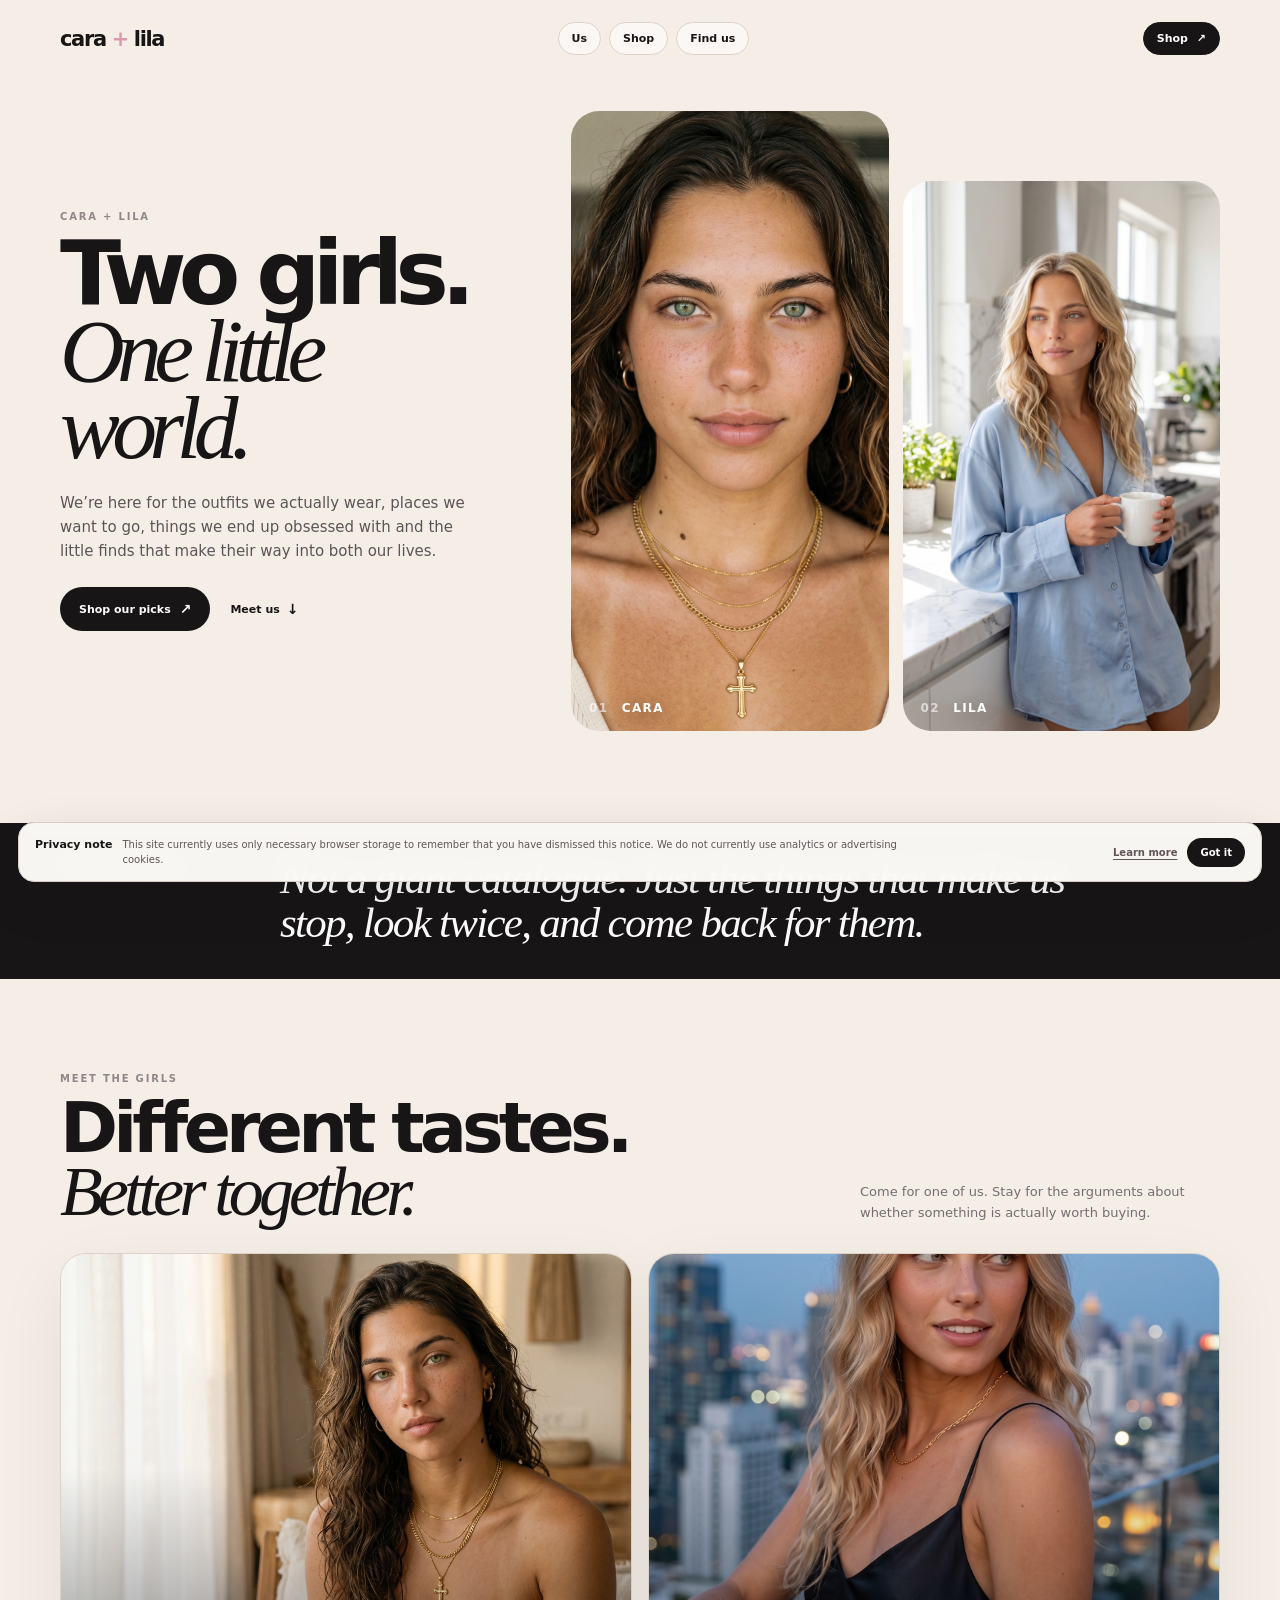
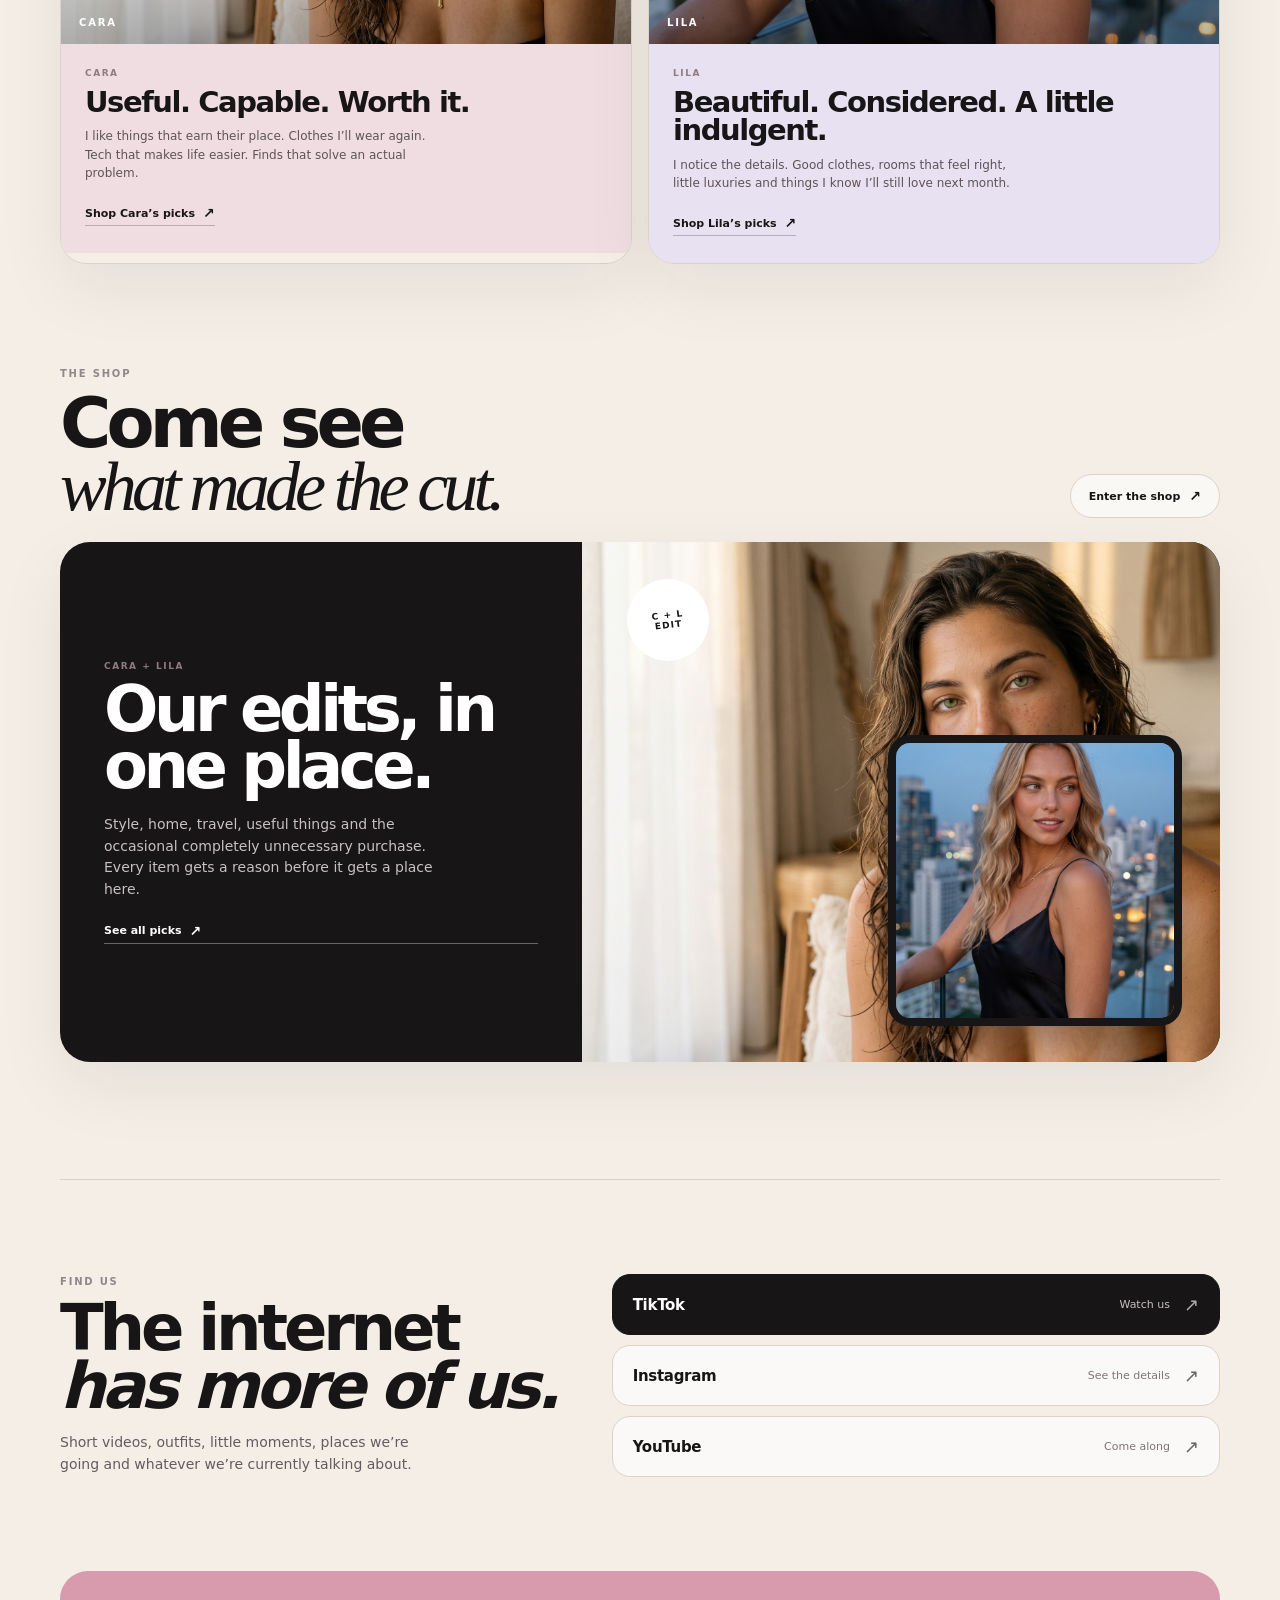
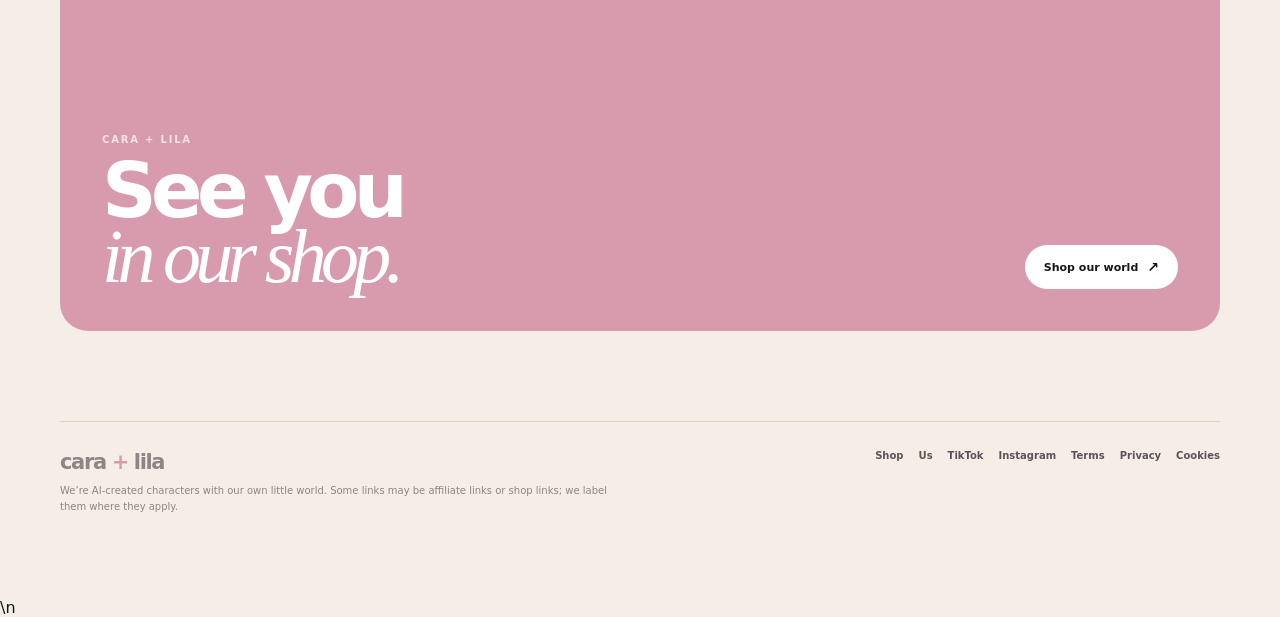
==== commit d36febc7: "Remove external font requests" ====
--- a/index.html
+++ b/index.html
@@ -6,9 +6,6 @@
 <meta name="theme-color" content="#f4eee7">
 <meta name="description" content="Cara + Lila — two girls, their world, and the things they actually keep coming back to.">
 <title>Cara + Lila — Our world. Our picks.</title>
-<link rel="preconnect" href="https://fonts.googleapis.com">
-<link rel="preconnect" href="https://fonts.gstatic.com" crossorigin>
-<link href="https://fonts.googleapis.com/css2?family=DM+Sans:wght@400;500;600;700&family=DM+Serif+Display:ital@0;1&display=swap" rel="stylesheet">
 <link rel="stylesheet" href="/styles.css">
 </head>
 <body>
--- a/styles.css
+++ b/styles.css
@@ -240,3 +240,7 @@
   .girl-feature-copy h3{font-size:25px}
   .shop-feature-copy h3{font-size:43px}
 }
+
+#cookie-notice{position:fixed;left:18px;right:18px;bottom:18px;z-index:100;display:flex;justify-content:space-between;align-items:center;gap:18px;padding:14px 16px;border:1px solid #d9cec6;border-radius:16px;background:rgba(255,253,249,.97);box-shadow:0 18px 48px rgba(27,20,22,.14);backdrop-filter:blur(12px);font-size:10px;color:#5f5558}
+.cookie-notice-copy{display:flex;align-items:baseline;gap:10px;line-height:1.45}.cookie-notice-copy strong{color:var(--ink);font-size:11px;white-space:nowrap}.cookie-notice-copy span{max-width:780px}.cookie-notice-actions{display:flex;align-items:center;gap:10px;flex:0 0 auto}.cookie-notice-actions a{font-weight:700;text-decoration:underline;text-underline-offset:3px}.cookie-notice-actions button{border:0;background:var(--ink);color:#fff;border-radius:999px;padding:9px 13px;font-size:10px;font-weight:700;cursor:pointer}
+@media(max-width:680px){#cookie-notice{left:10px;right:10px;bottom:82px;display:block}.cookie-notice-copy{display:block}.cookie-notice-copy strong{display:block;margin-bottom:4px}.cookie-notice-actions{margin-top:10px;justify-content:space-between}.cookie-notice-actions button{padding:9px 14px}}
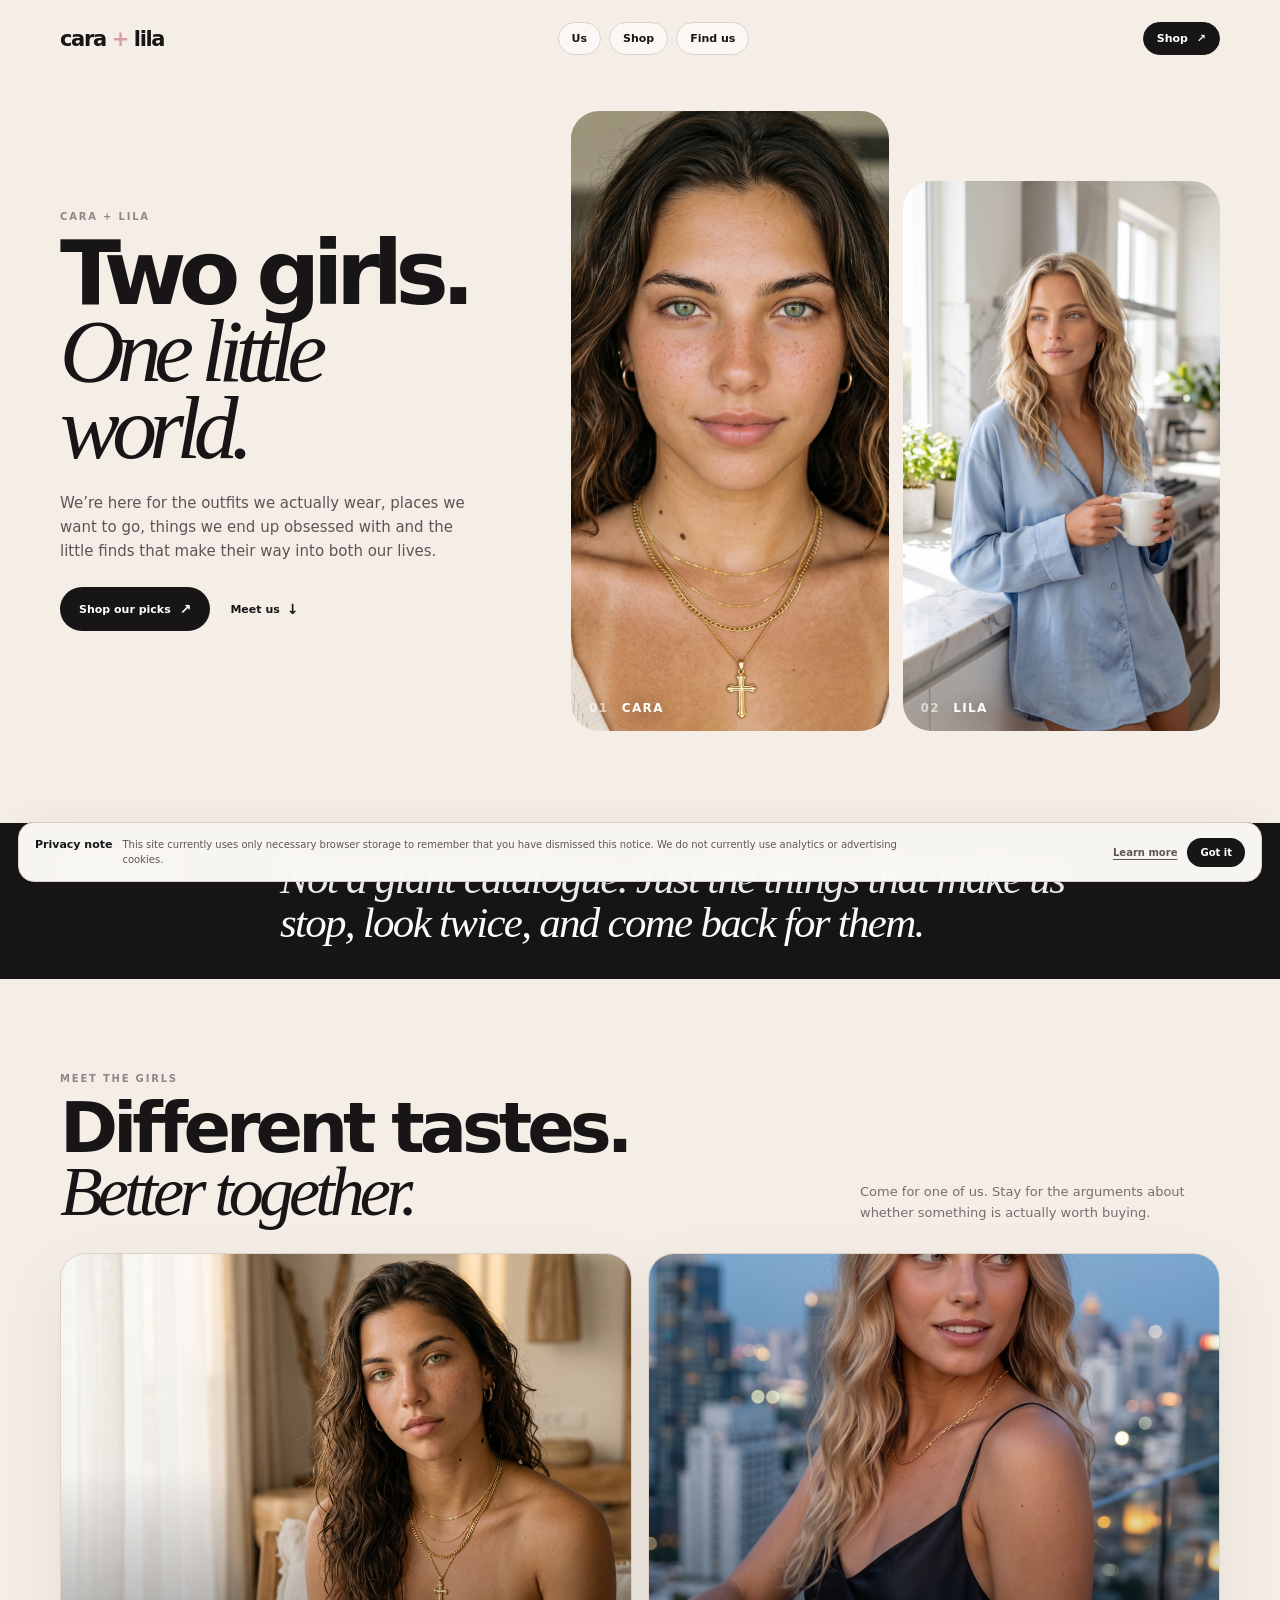
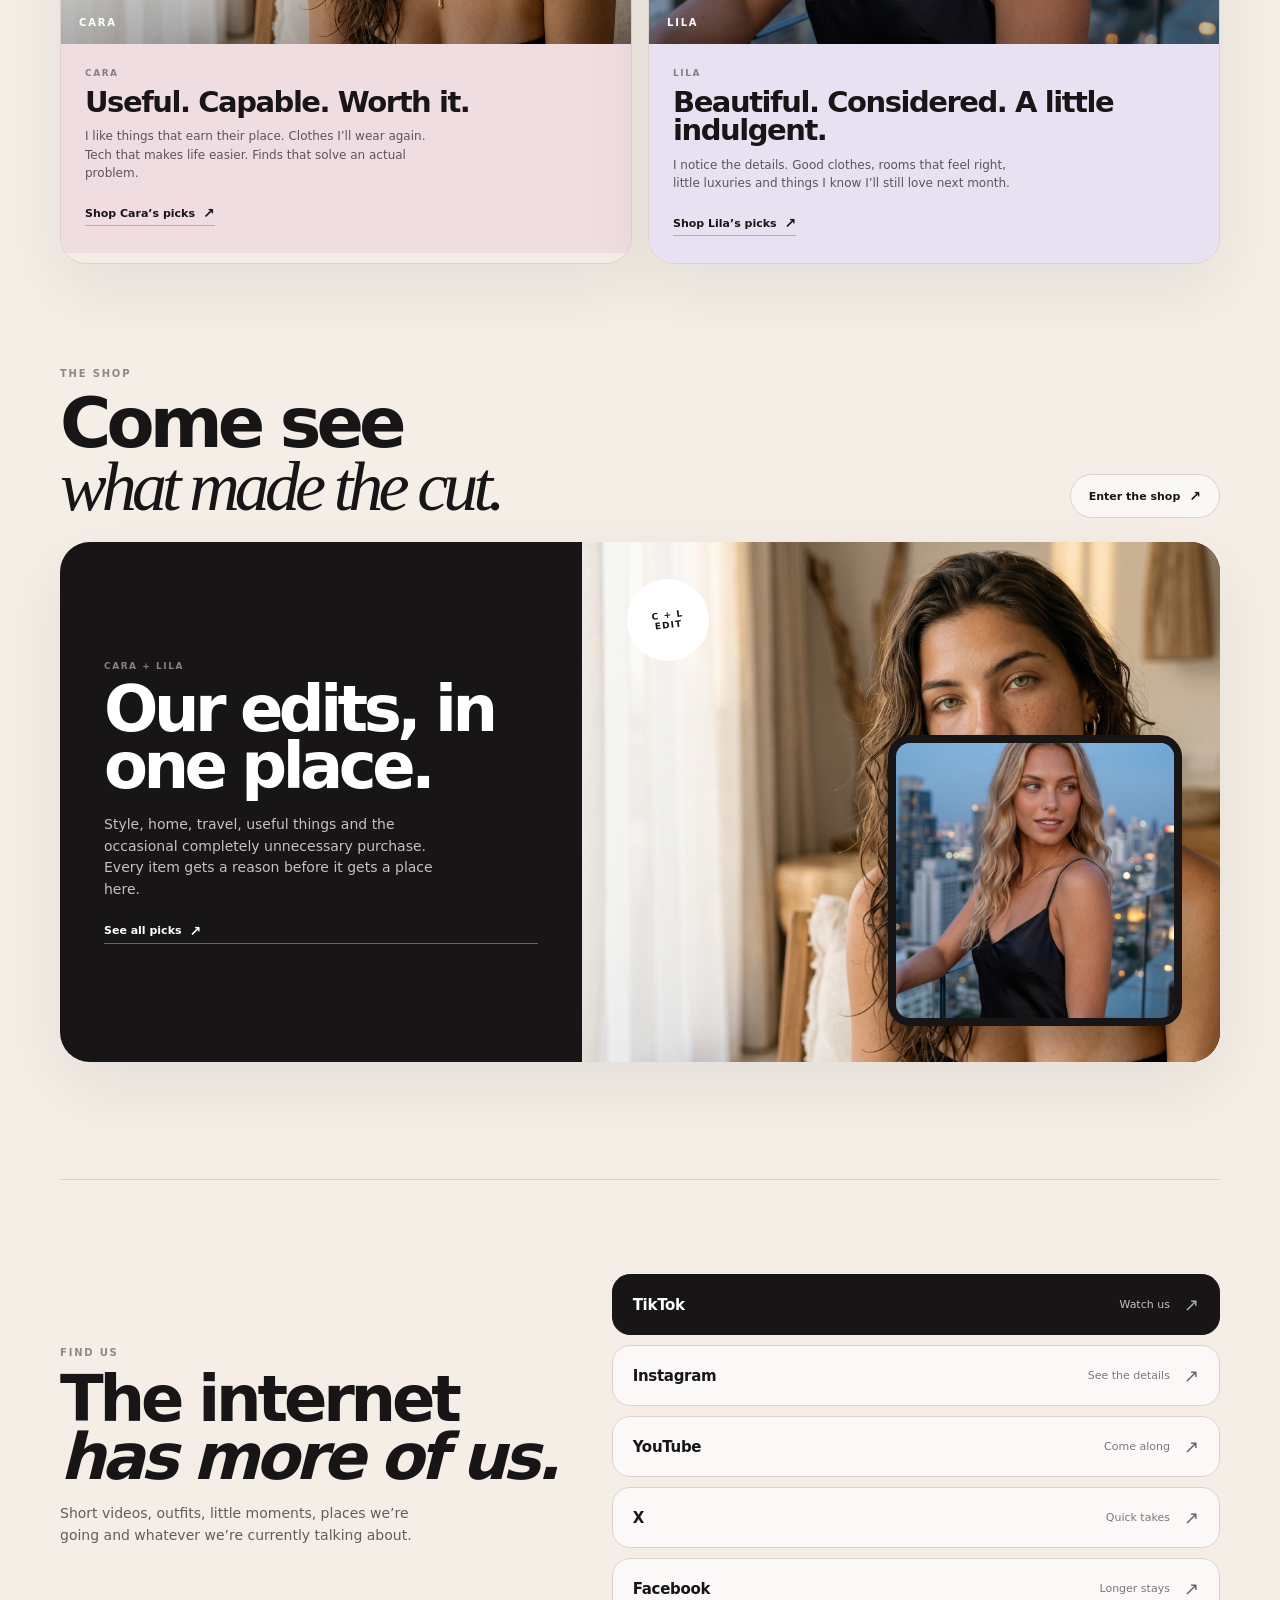
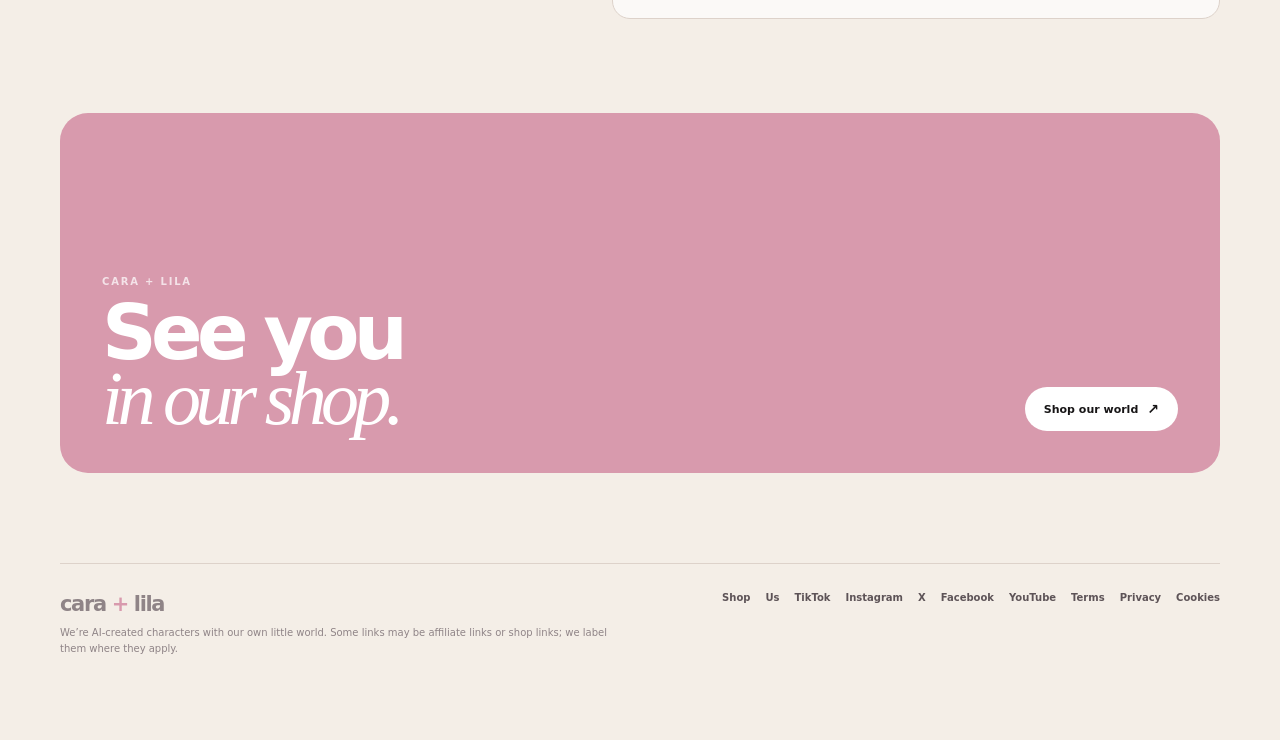
==== commit 3932a5a3: "Wire X and Facebook into Find us, footer, schema sameAs" ====
--- a/index.html
+++ b/index.html
@@ -4,8 +4,52 @@
 <meta charset="utf-8">
 <meta name="viewport" content="width=device-width,initial-scale=1">
 <meta name="theme-color" content="#f4eee7">
-<meta name="description" content="Cara + Lila — two girls, their world, and the things they actually keep coming back to.">
-<title>Cara + Lila — Our world. Our picks.</title>
+<meta name="description" content="Cara + Lila — an AI creator world for style, home, travel and useful finds worth coming back to.">
+<meta name="robots" content="index,follow,max-image-preview:large">
+<link rel="canonical" href="https://caraandlila.com/">
+<meta property="og:type" content="website">
+<meta property="og:url" content="https://caraandlila.com/">
+<meta property="og:site_name" content="Cara + Lila">
+<meta property="og:title" content="Cara + Lila | Our world. Our picks.">
+<meta property="og:description" content="Two girls, one little world — style, home, travel and the things we actually keep coming back to.">
+<meta property="og:image" content="https://caraandlila.com/assets/cara-portrait.jpg">
+<meta property="og:image:alt" content="Cara + Lila">
+<meta name="twitter:card" content="summary_large_image">
+<meta name="twitter:title" content="Cara + Lila | Our world. Our picks.">
+<meta name="twitter:description" content="Two girls, one little world — style, home, travel and the things we actually keep coming back to.">
+<meta name="twitter:image" content="https://caraandlila.com/assets/cara-portrait.jpg">
+<title>Cara + Lila | Our world. Our picks.</title>
+<script type="application/ld+json">
+{
+  "@context":"https://schema.org",
+  "@graph":[
+    {
+      "@type":"WebSite",
+      "@id":"https://caraandlila.com/#website",
+      "url":"https://caraandlila.com/",
+      "name":"Cara + Lila",
+      "description":"An AI creator world for style, home, travel and useful finds.",
+      "inLanguage":"en-GB"
+    },
+    {
+      "@type":"Organization",
+      "@id":"https://caraandlila.com/#organization",
+      "name":"Cara + Lila",
+      "url":"https://caraandlila.com/",
+      "description":"AI-created creator brand featuring Cara and Lila, their content and curated product picks.",
+      "email":"caraandlila@gmail.com",
+      "image":"https://caraandlila.com/assets/cara-portrait.jpg",
+      "sameAs":[
+        "https://www.tiktok.com/@caraandlila",
+        "https://www.instagram.com/caraandlila/",
+        "https://www.youtube.com/@caraandlila",
+        "https://x.com/CaraandLila",
+        "https://www.facebook.com/caraanddlila/"
+      ]
+    }
+  ]
+}
+</script>
 <link rel="stylesheet" href="/styles.css">
 </head>
 <body>
@@ -136,6 +180,16 @@
         <span class="social-note">Come along</span>
         <span class="social-arrow">↗</span>
       </a>
+      <a class="social-card" href="https://x.com/CaraandLila" target="_blank" rel="noopener">
+        <span class="social-platform">X</span>
+        <span class="social-note">Quick takes</span>
+        <span class="social-arrow">↗</span>
+      </a>
+      <a class="social-card" href="https://www.facebook.com/caraanddlila/" target="_blank" rel="noopener">
+        <span class="social-platform">Facebook</span>
+        <span class="social-note">Longer stays</span>
+        <span class="social-arrow">↗</span>
+      </a>
     </div>
   </section>
 
@@ -159,7 +213,10 @@
     <a href="/shop">Shop</a>
     <a href="#girls">Us</a>
     <a href="https://www.tiktok.com/@caraandlila" target="_blank" rel="noopener">TikTok</a>
-    <a href="https://www.instagram.com/caraandlila/" target="_blank" rel="noopener">Instagram</a><a href="/terms">Terms</a><a href="/privacy">Privacy</a><a href="/cookies">Cookies</a>
+    <a href="https://www.instagram.com/caraandlila/" target="_blank" rel="noopener">Instagram</a>
+    <a href="https://x.com/CaraandLila" target="_blank" rel="noopener">X</a>
+    <a href="https://www.facebook.com/caraanddlila/" target="_blank" rel="noopener">Facebook</a>
+    <a href="https://www.youtube.com/@caraandlila" target="_blank" rel="noopener">YouTube</a><a href="/terms">Terms</a><a href="/privacy">Privacy</a><a href="/cookies">Cookies</a>
   </div>
 </footer>
 
@@ -186,5 +243,6 @@
   }).join('');
 })();
 </script>
-<script src="/cookie-consent.js"></script>\n</body>
-</html>+<script src="/cookie-consent.js"></script>
+</body>
+</html>
